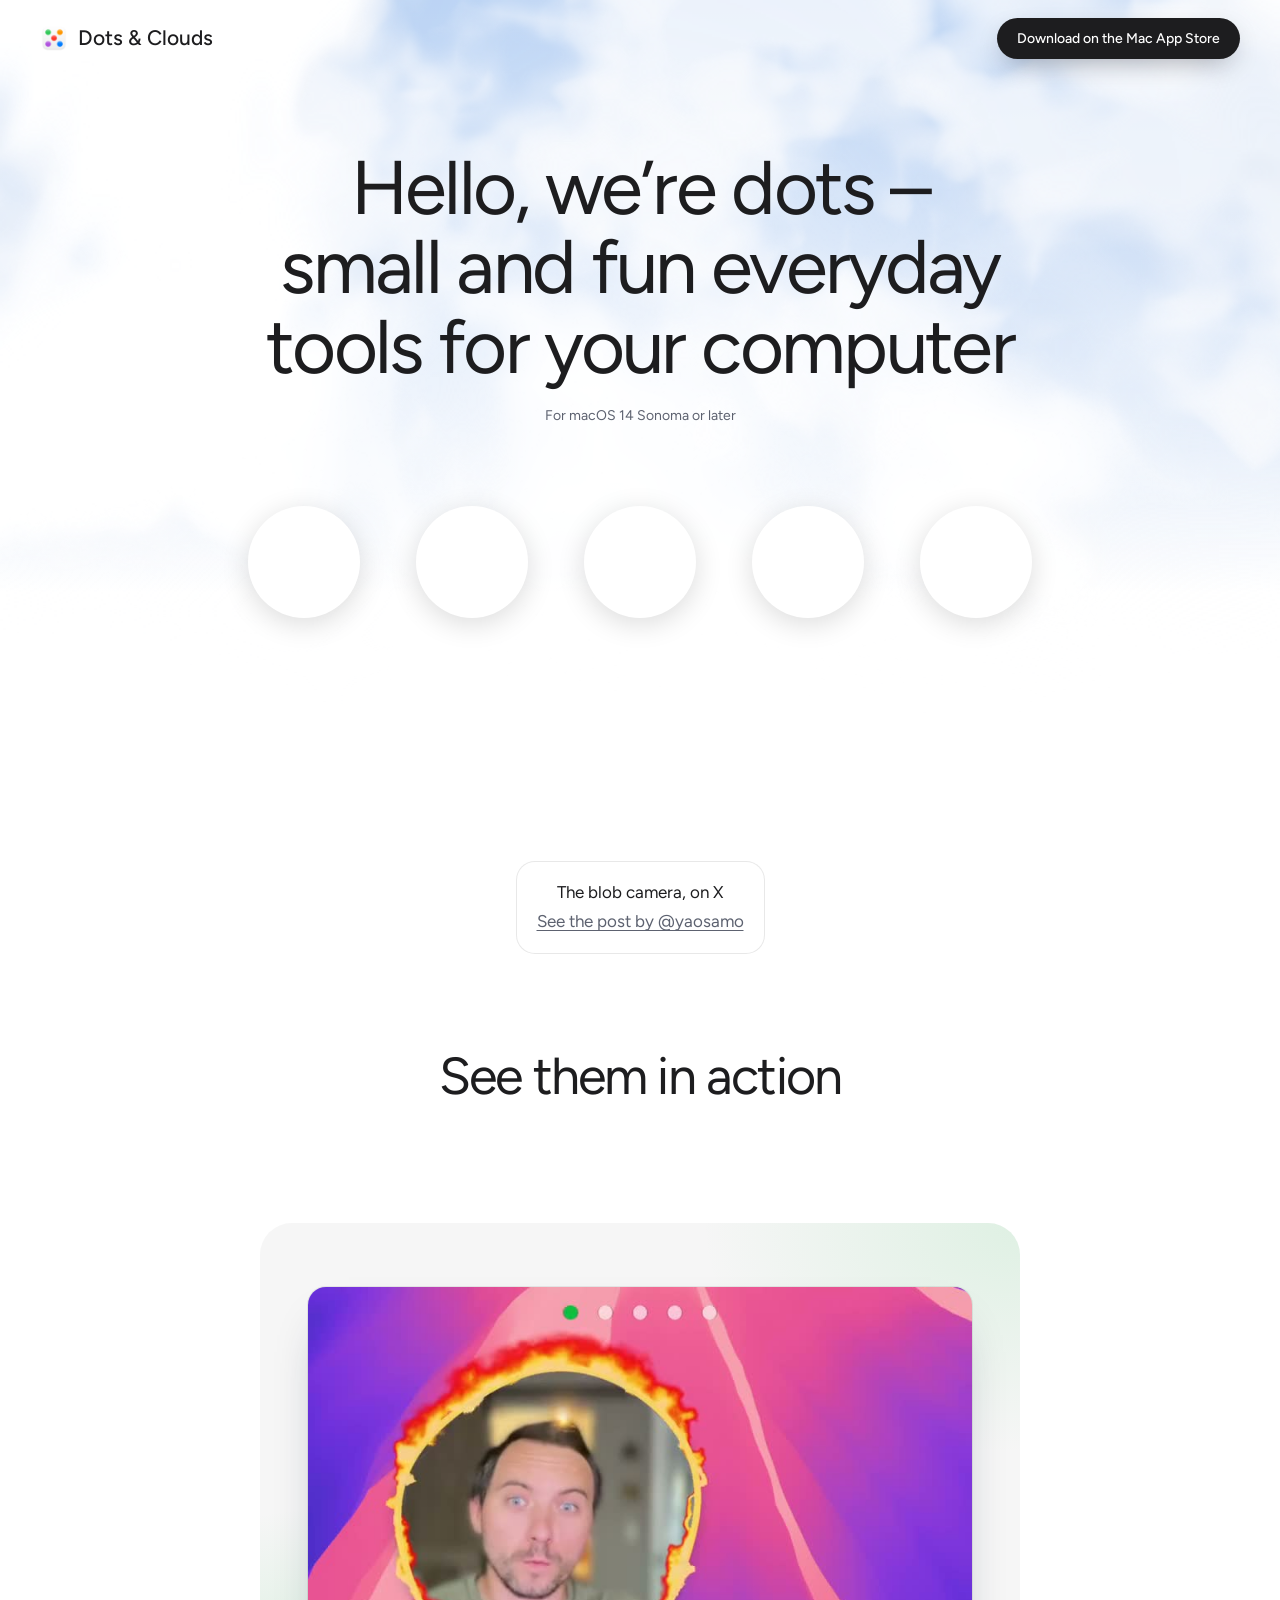
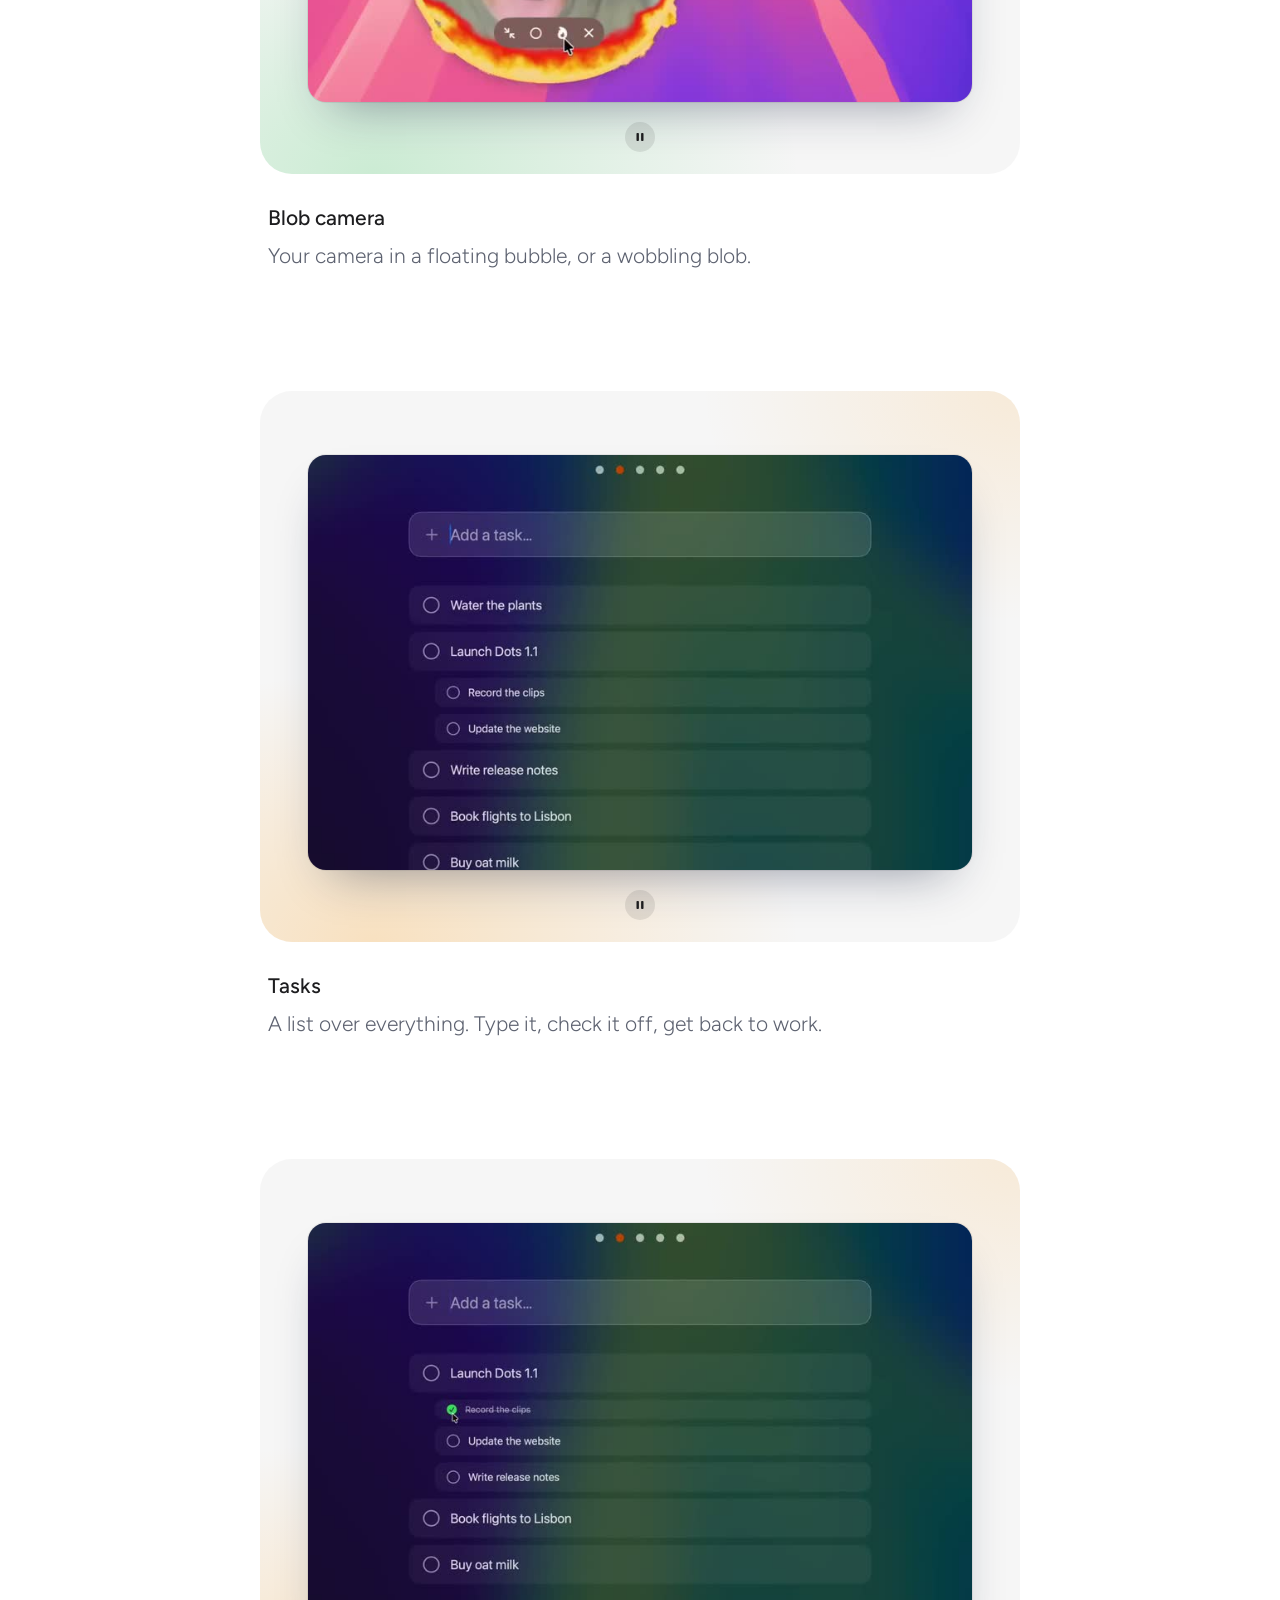
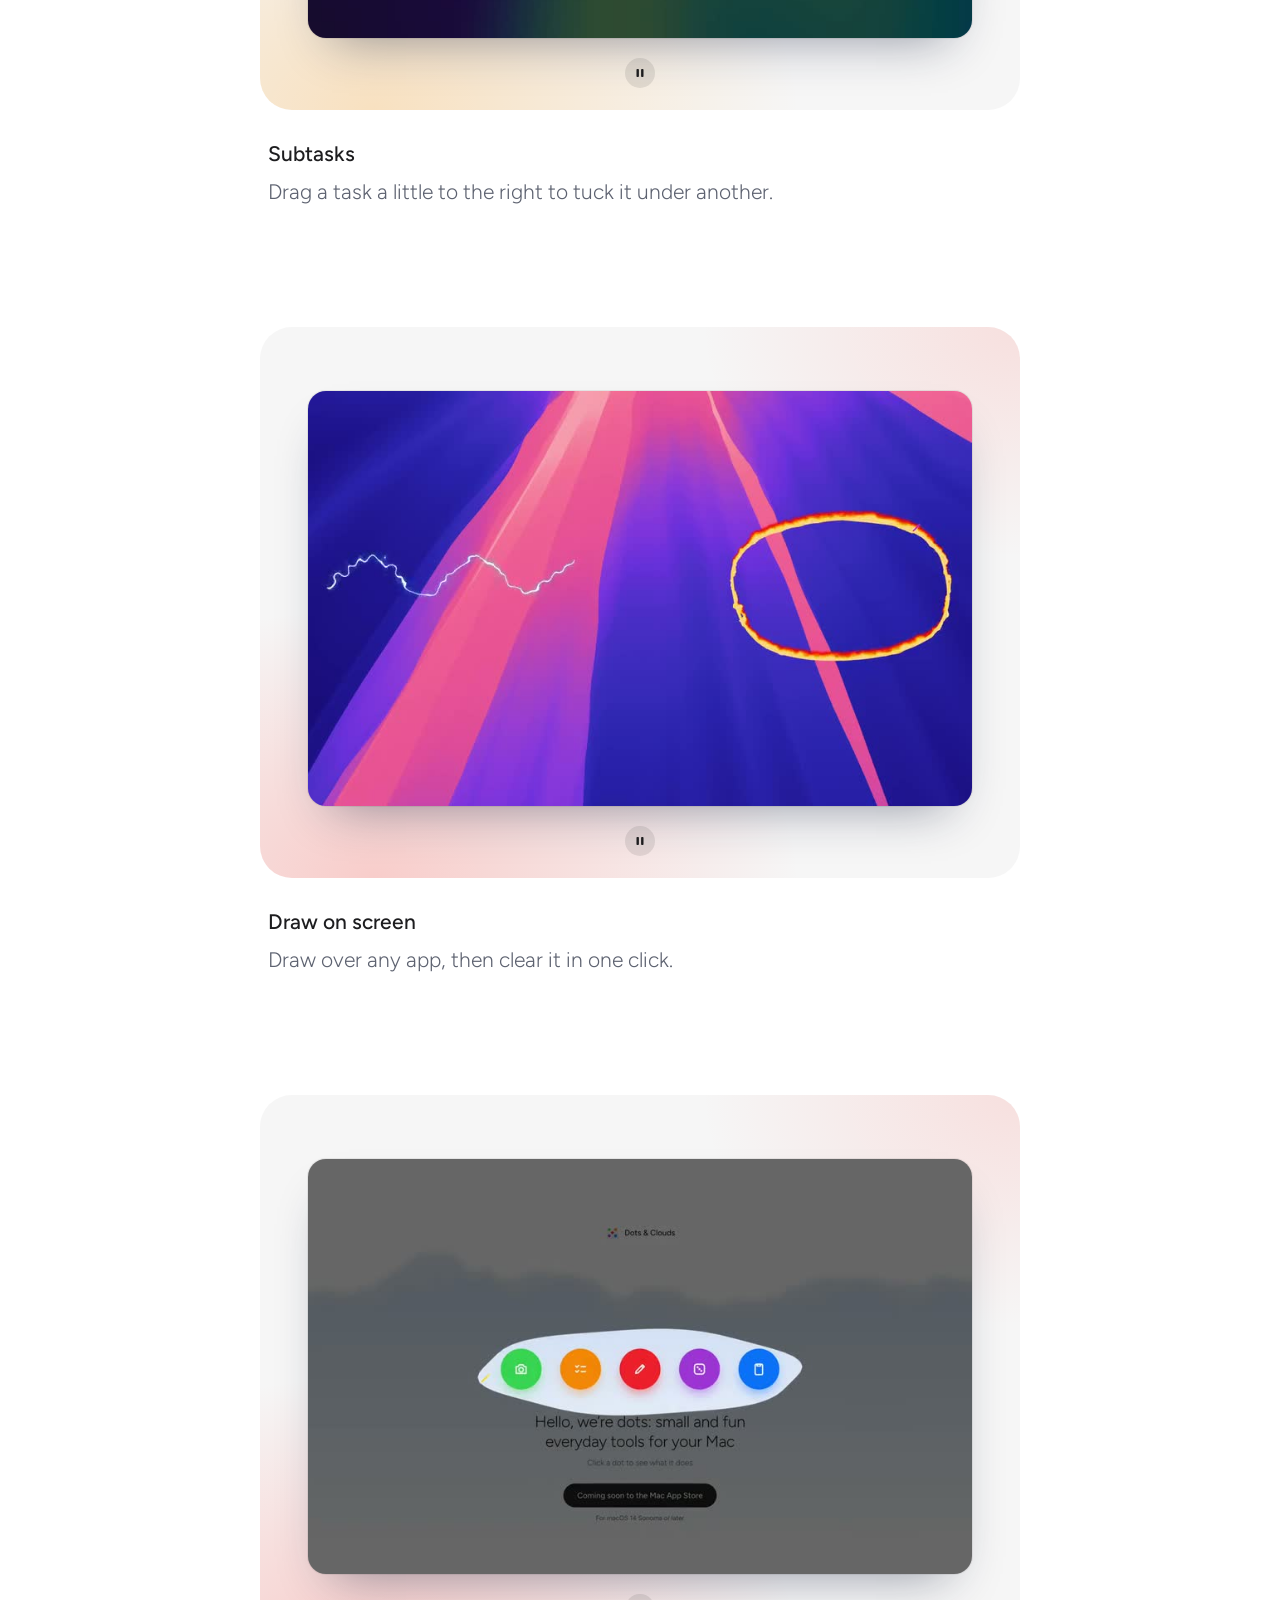
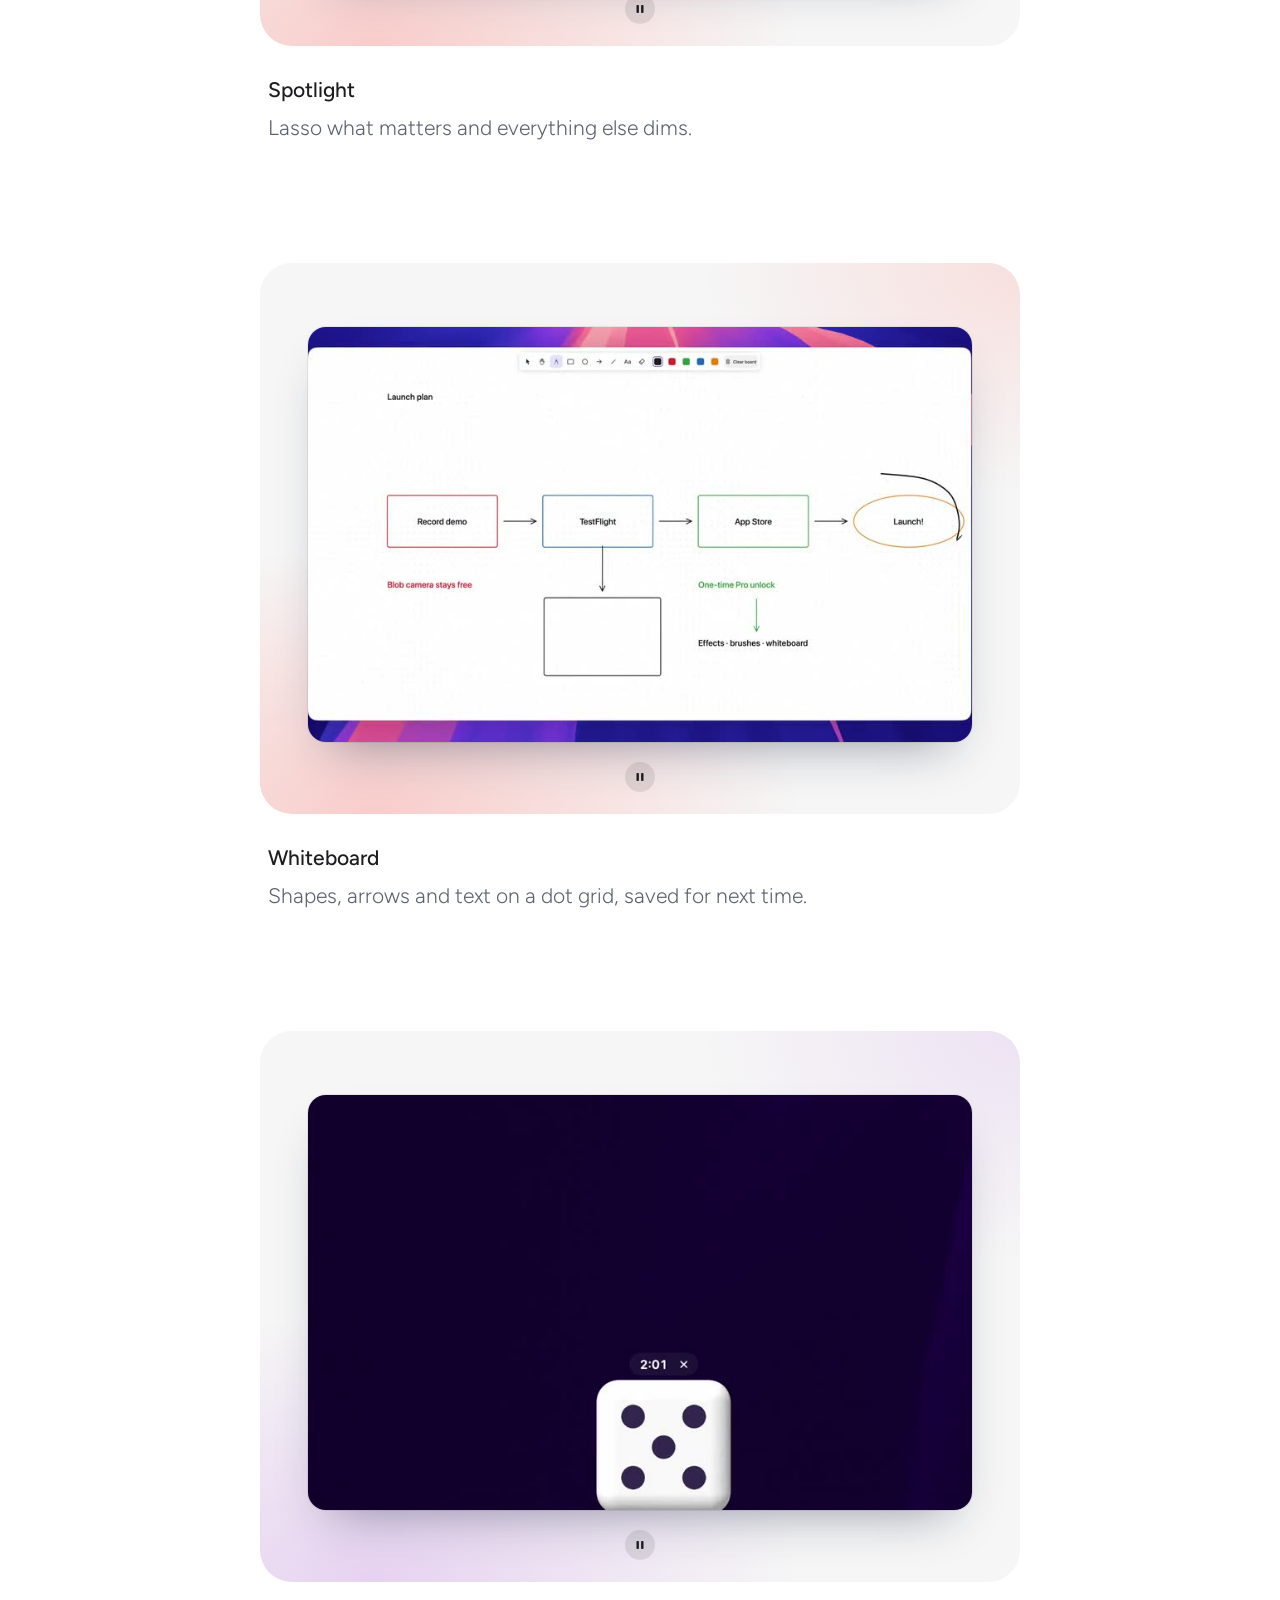
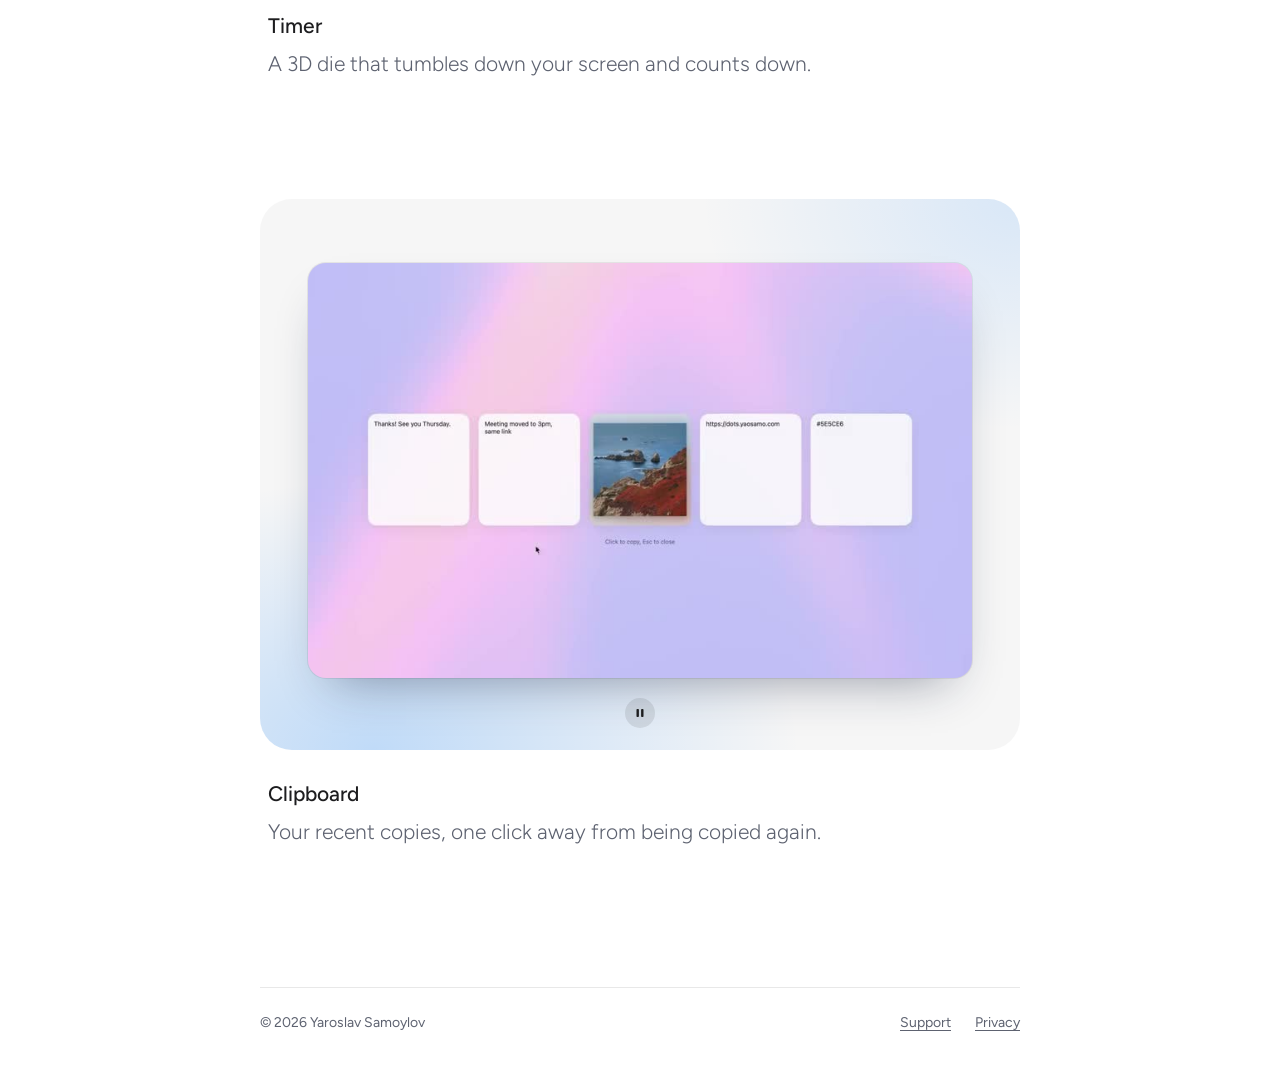
==== site/index.html @ 3fb3bfeb "Site: Vercel Web Analytics on every page Co-Authored-By: Claude Opus 5.5 (1M context) <noreply@anthr" ====
<!doctype html>
<html lang="en">
<head>
  <meta charset="utf-8">
  <meta name="viewport" content="width=device-width, initial-scale=1">
  <title>Dots &amp; Clouds</title>
  <meta name="description" content="Five small, playful tools for your Mac: a blob camera, tasks, a pen for your screen, a dice timer and clipboard history.">
  <meta property="og:title" content="Dots &amp; Clouds">
  <meta property="og:description" content="Small and fun everyday tools for your Mac.">
  <meta property="og:image" content="https://dots.yaosamo.com/icon.png">
  <link rel="icon" href="favicon.png">
  <link rel="apple-touch-icon" href="apple-touch-icon.png">
  <link rel="preconnect" href="https://fonts.googleapis.com">
  <link rel="preconnect" href="https://fonts.gstatic.com" crossorigin>
  <link href="https://fonts.googleapis.com/css2?family=Figtree:wght@300;400;500&display=swap" rel="stylesheet">
  <meta name="twitter:dnt" content="on">
  <link rel="stylesheet" href="styles.css">
  <script>window.va = window.va || function () { (window.vaq = window.vaq || []).push(arguments); };</script>
  <script defer src="/_vercel/insights/script.js"></script>
</head>
<body>
  <a class="cta" href="https://apps.apple.com/us/app/dots-clouds/id6817058883?mt=12"><span class="cta-long">Download on the </span>Mac App Store</a>
  <main>
    <section class="hero" aria-labelledby="message">
      <!-- The welcome's clouds, drawn live by clouds.js (the app's cloud shader). -->
      <canvas class="clouds-canvas" aria-hidden="true"></canvas>
      <!-- Without WebGL: the clouds rendered once, as a picture. -->
      <div class="clouds" aria-hidden="true"><img src="clouds.png" alt="" width="2400" height="840"></div>
      <header class="topbar">
        <a class="brand" href="/"><img src="icon.png" alt="" width="28" height="28">Dots &amp; Clouds</a>
      </header>


      <h1 id="message">Hello, we’re dots&nbsp;– small and fun everyday tools for your computer</h1>
      <p class="requirement">For macOS 14 Sonoma or later</p>

      <!-- As on the app's welcome: white dots floating, each one's card right above it. -->
      <ul class="dots">
        <li style="--tint: var(--camera); --i: 0">
          <button class="dot" aria-label="Blob camera" aria-describedby="tip-camera" aria-pressed="false"><img class="glyph" src="icons/camera.png" alt="" width="48" height="48"></button>
          <div class="tip" id="tip-camera" role="tooltip"><h2>Blob camera <kbd>⌃⇧1</kbd></h2><p>A floating camera bubble for calls and recordings. Resize it, reshape it, drag it anywhere.</p></div>
        </li>
        <li style="--tint: var(--tasks); --i: 1">
          <button class="dot" aria-label="Tasks" aria-describedby="tip-tasks" aria-pressed="false"><img class="glyph" src="icons/tasks.png" alt="" width="48" height="48"></button>
          <div class="tip" id="tip-tasks" role="tooltip"><h2>Tasks <kbd>⌃⇧2</kbd></h2><p>A quick list over everything, with subtasks. Jot a task, check it off, get back to work.</p></div>
        </li>
        <li style="--tint: var(--pen); --i: 2">
          <button class="dot" aria-label="Draw on screen" aria-describedby="tip-pen" aria-pressed="false"><img class="glyph" src="icons/pen.png" alt="" width="48" height="48"></button>
          <div class="tip" id="tip-pen" role="tooltip"><h2>Draw on screen <kbd>⌃⇧3</kbd></h2><p>Draw on any screen, spotlight what matters, or sketch on a whiteboard.</p></div>
        </li>
        <li style="--tint: var(--timer); --i: 3">
          <button class="dot" aria-label="Timer" aria-describedby="tip-timer" aria-pressed="false"><img class="glyph" src="icons/timer.png" alt="" width="48" height="48"></button>
          <div class="tip" id="tip-timer" role="tooltip"><h2>Timer <kbd>⌃⇧4</kbd></h2><p>A little die that tumbles to the bottom of your screen and counts down.</p></div>
        </li>
        <li style="--tint: var(--clipboard); --i: 4">
          <button class="dot" aria-label="Clipboard" aria-describedby="tip-clipboard" aria-pressed="false"><img class="glyph" src="icons/clipboard.png" alt="" width="48" height="48"></button>
          <div class="tip" id="tip-clipboard" role="tooltip"><h2>Clipboard <kbd>⌃⇧5</kbd></h2><p>Your recent copies, text or images, one click away from being copied again.</p></div>
        </li>
      </ul>

      <a class="down" href="#features-title" aria-label="See them in action">
        <!-- Drawn like the pen's electric brush (electric.js). -->
        <canvas class="electric" width="48" height="104" aria-hidden="true"></canvas>
      </a>
    </section>

    <!-- The post that started it, as X embeds it (widgets.js); do-not-track on. -->
    <section class="post" aria-label="Dots on X">
      <blockquote class="twitter-tweet" data-dnt="true" data-align="center" data-conversation="none">
        <p>The blob camera, on X</p>
        <a href="https://twitter.com/yaosamo/status/2104099908915753331">See the post by @yaosamo</a>
      </blockquote>
    </section>

    <section class="features" aria-labelledby="features-title">
      <h2 id="features-title">See them in action</h2>
      <article style="--tint: var(--camera)">
        <div class="stage-card">
          <video src="clips/camera.mp4" poster="clips/camera.jpg" muted loop playsinline preload="none" aria-label="Blob camera in Dots"></video>
          <button class="pause" type="button" aria-label="Pause Blob camera" aria-pressed="false"><svg viewBox="0 0 12 12" aria-hidden="true"><rect x="2.5" y="2" width="2.4" height="8" rx="0.8"/><rect x="7.1" y="2" width="2.4" height="8" rx="0.8"/></svg></button>
        </div>
        <h3>Blob camera</h3>
        <p>Your camera in a floating bubble, or a wobbling blob.</p>
      </article>
      <article style="--tint: var(--tasks)">
        <div class="stage-card">
          <video src="clips/tasks.mp4" poster="clips/tasks.jpg" muted loop playsinline preload="none" aria-label="Tasks in Dots"></video>
          <button class="pause" type="button" aria-label="Pause Tasks" aria-pressed="false"><svg viewBox="0 0 12 12" aria-hidden="true"><rect x="2.5" y="2" width="2.4" height="8" rx="0.8"/><rect x="7.1" y="2" width="2.4" height="8" rx="0.8"/></svg></button>
        </div>
        <h3>Tasks</h3>
        <p>A list over everything. Type it, check it off, get back to work.</p>
      </article>
      <article style="--tint: var(--tasks)">
        <div class="stage-card">
          <video src="clips/subtasks.mp4" poster="clips/subtasks.jpg" muted loop playsinline preload="none" aria-label="Subtasks in Dots"></video>
          <button class="pause" type="button" aria-label="Pause Subtasks" aria-pressed="false"><svg viewBox="0 0 12 12" aria-hidden="true"><rect x="2.5" y="2" width="2.4" height="8" rx="0.8"/><rect x="7.1" y="2" width="2.4" height="8" rx="0.8"/></svg></button>
        </div>
        <h3>Subtasks</h3>
        <p>Drag a task a little to the right to tuck it under another.</p>
      </article>
      <article style="--tint: var(--pen)">
        <div class="stage-card">
          <video src="clips/pen.mp4" poster="clips/pen.jpg" muted loop playsinline preload="none" aria-label="Draw on screen in Dots"></video>
          <button class="pause" type="button" aria-label="Pause Draw on screen" aria-pressed="false"><svg viewBox="0 0 12 12" aria-hidden="true"><rect x="2.5" y="2" width="2.4" height="8" rx="0.8"/><rect x="7.1" y="2" width="2.4" height="8" rx="0.8"/></svg></button>
        </div>
        <h3>Draw on screen</h3>
        <p>Draw over any app, then clear it in one click.</p>
      </article>
      <article style="--tint: var(--pen)">
        <div class="stage-card">
          <video src="clips/spotlight.mp4" poster="clips/spotlight.jpg" muted loop playsinline preload="none" aria-label="Spotlight in Dots"></video>
          <button class="pause" type="button" aria-label="Pause Spotlight" aria-pressed="false"><svg viewBox="0 0 12 12" aria-hidden="true"><rect x="2.5" y="2" width="2.4" height="8" rx="0.8"/><rect x="7.1" y="2" width="2.4" height="8" rx="0.8"/></svg></button>
        </div>
        <h3>Spotlight</h3>
        <p>Lasso what matters and everything else dims.</p>
      </article>
      <article style="--tint: var(--pen)">
        <div class="stage-card">
          <video src="clips/whiteboard.mp4" poster="clips/whiteboard.jpg" muted loop playsinline preload="none" aria-label="Whiteboard in Dots"></video>
          <button class="pause" type="button" aria-label="Pause Whiteboard" aria-pressed="false"><svg viewBox="0 0 12 12" aria-hidden="true"><rect x="2.5" y="2" width="2.4" height="8" rx="0.8"/><rect x="7.1" y="2" width="2.4" height="8" rx="0.8"/></svg></button>
        </div>
        <h3>Whiteboard</h3>
        <p>Shapes, arrows and text on a dot grid, saved for next time.</p>
      </article>
      <article style="--tint: var(--timer)">
        <div class="stage-card">
          <video src="clips/timer.mp4" poster="clips/timer.jpg" muted loop playsinline preload="none" aria-label="Timer in Dots"></video>
          <button class="pause" type="button" aria-label="Pause Timer" aria-pressed="false"><svg viewBox="0 0 12 12" aria-hidden="true"><rect x="2.5" y="2" width="2.4" height="8" rx="0.8"/><rect x="7.1" y="2" width="2.4" height="8" rx="0.8"/></svg></button>
        </div>
        <h3>Timer</h3>
        <p>A 3D die that tumbles down your screen and counts down.</p>
      </article>
      <article style="--tint: var(--clipboard)">
        <div class="stage-card">
          <video src="clips/clipboard.mp4" poster="clips/clipboard.jpg" muted loop playsinline preload="none" aria-label="Clipboard in Dots"></video>
          <button class="pause" type="button" aria-label="Pause Clipboard" aria-pressed="false"><svg viewBox="0 0 12 12" aria-hidden="true"><rect x="2.5" y="2" width="2.4" height="8" rx="0.8"/><rect x="7.1" y="2" width="2.4" height="8" rx="0.8"/></svg></button>
        </div>
        <h3>Clipboard</h3>
        <p>Your recent copies, one click away from being copied again.</p>
      </article>
    </section>

  </main>

  <footer>
    <span>© 2026 Yaroslav Samoylov</span>
    <span class="spacer"></span>
    <a href="/support">Support</a>
    <a href="/privacy">Privacy</a>
  </footer>

  <script>
    // The App Store page: set it once Dots is live, and the button turns into a download link.
    const APP_STORE_URL = "https://apps.apple.com/us/app/dots-clouds/id6817058883?mt=12";
    document.querySelectorAll(".cta").forEach((button) => {
      if (!APP_STORE_URL) return;
      button.href = APP_STORE_URL;
      button.removeAttribute("aria-disabled");
      button.innerHTML = '<span class="cta-long">Download on the </span>Mac App Store';
    });
    // Clips play while on screen (not for reduced motion); each card's button pauses its own.
    const calm = matchMedia("(prefers-reduced-motion: reduce)").matches;
    const cards = [...document.querySelectorAll(".features article")];
    const sync = (card) => {
      const clip = card.querySelector("video");
      const paused = card.dataset.paused === "true" || calm;
      if (card.dataset.visible === "true" && !paused) { clip.play().catch(() => {}); } else { clip.pause(); }
    };
    cards.forEach((card) => {
      const button = card.querySelector(".pause");
      if (calm) card.dataset.paused = "true";
      button.setAttribute("aria-pressed", String(card.dataset.paused === "true"));
      button.addEventListener("click", () => {
        card.dataset.paused = String(card.dataset.paused !== "true");
        button.setAttribute("aria-pressed", card.dataset.paused);
        sync(card);
      });
    });
    const watcher = new IntersectionObserver((entries) => {
      entries.forEach(({ target, isIntersecting }) => {
        const card = target.closest("article");
        card.dataset.visible = String(isIntersecting);
        sync(card);
      });
    }, { threshold: 0.4 });
    cards.forEach((card) => watcher.observe(card.querySelector("video")));

    // Hovering or focusing a dot shows its card above it; a click (or tap) keeps it up.
    const dots = document.querySelectorAll(".dot");
    dots.forEach((dot) => {
      dot.addEventListener("click", () => {
        const isOpen = dot.getAttribute("aria-pressed") === "true";
        dots.forEach((other) => other.setAttribute("aria-pressed", "false"));
        dot.setAttribute("aria-pressed", String(!isOpen));
      });
    });
    document.addEventListener("keydown", (event) => {
      if (event.key === "Escape") dots.forEach((dot) => dot.setAttribute("aria-pressed", "false"));
    });
  </script>
  <script src="clouds.js" defer></script>
  <script src="electric.js" defer></script>
  <script src="https://platform.twitter.com/widgets.js" async charset="utf-8"></script>
</body>
</html>
---- site/styles.css ----
:root {
  --sky: #c9dcf6;
  --ink: #1d1d1f;
  --ink-soft: #5d6270;
  --page: #ffffff;
  --camera: #34c759;
  --tasks: #ff9500;
  --pen: #ff3b30;
  --timer: #af52de;
  --clipboard: #007aff;
  --focus: #007aff;
  --page-below: var(--page);

  --step--1: 0.875rem;
  --step-0: 1.0625rem;
  --step-1: 1.3125rem;
  --step-2: clamp(1.5rem, 1.1rem + 1.6vw, 2.125rem);

  font-family: "Figtree", system-ui, -apple-system, sans-serif;
  color: var(--ink);
  background: var(--page);
  -webkit-font-smoothing: antialiased;
}

@media (prefers-color-scheme: dark) {
  :root:not([data-theme="light"]) {
    --sky: #0e1524;
    --ink: #f2f3f7;
    --ink-soft: #a3a9b8;
    --page: #0a0f1a;
    --focus: #5aa9ff;
  }
}
:root[data-theme="dark"] {
  --sky: #0e1524;
  --ink: #f2f3f7;
  --ink-soft: #a3a9b8;
  --page: #0a0f1a;
  --focus: #5aa9ff;
}

* { box-sizing: border-box; }
body { margin: 0; background: var(--page); line-height: 1.5; font-size: var(--step-0); }
a { color: inherit; text-underline-offset: 0.2em; text-decoration-thickness: 1px; }
a:hover { text-decoration-thickness: 2px; }
:focus-visible { outline: 2px solid var(--focus); outline-offset: 3px; border-radius: 6px; }

/* The top: sky and clouds full width, the bar over them, the floating dots, the welcome's words. */
/* Always light, like the app's welcome: dark text and white dots on the sky, in either mode. */
.hero {
  position: relative;
  overflow: hidden;
  padding: 0 16px 56px;
  text-align: center;
  color-scheme: light;
  --sky: #c9dcf6;
  --ink: #1d1d1f;
  --ink-soft: #5d6270;
  --page: #ffffff;
  color: var(--ink);
  /* Blue enough for white clouds to read; white under the words, then into the page's colour. */
  background: linear-gradient(#9fc2f0 0%, #c9dcf6 34%, #fff 72%, #fff 86%, var(--page-below) 100%);
}
.hero > :not(.clouds, .clouds-canvas) { position: relative; z-index: 1; }
.clouds-canvas { position: absolute; inset: 0; width: 100%; height: 100%; pointer-events: none; -webkit-mask: linear-gradient(#000 72%, transparent 88%); mask: linear-gradient(#000 72%, transparent 88%); }
.hero.has-clouds .clouds { display: none; }
.clouds {
  position: absolute;
  inset: -14% -10% auto;
  height: 62%;
  pointer-events: none;
  animation: descend 1.6s cubic-bezier(0.2, 0.7, 0.2, 1) both;
}
/* Only transforms and opacity animate, so the browser just moves the picture. */
.clouds img {
  width: 100%;
  height: 100%;
  object-fit: cover;
  object-position: center top;
  animation: drift 60s linear infinite alternate;
  will-change: transform;
}
@keyframes descend { from { transform: translateY(-45%); opacity: 0; } }
@keyframes drift { to { transform: translateX(-4%); } }

.topbar { z-index: 20 !important; width: min(100%, 1200px); margin: 0 auto; padding: 22px 0; display: flex; align-items: center; justify-content: space-between; gap: 16px; text-align: left; }
.brand { display: flex; align-items: center; gap: 10px; font-weight: 500; font-size: var(--step-1); text-decoration: none; margin: 0; }
.brand img { width: 28px; height: 28px; }
.cta { padding: 10px 20px; border-radius: 999px; background: var(--ink); color: var(--page); font-weight: 500; font-size: var(--step--1); text-decoration: none; white-space: nowrap; }
.cta[aria-disabled="true"] { cursor: default; }

/* Headline and section titles: one style, the headline just bigger. */
.hero h1, .features h2 {
  font-weight: 400;
  letter-spacing: -0.035em;
  line-height: 1.05;
  text-wrap: balance;
  margin: 0 auto;
}
.hero h1 { font-size: clamp(2.5rem, 1.4rem + 4.4vw, 4.75rem); max-width: 18ch; margin-top: clamp(32px, 6vw, 72px); animation: appear 0.6s ease-out both 0.2s; }
.features h2 { font-size: clamp(2rem, 1.3rem + 2.6vw, 3.25rem); text-align: center; }
.requirement { margin: 18px 0 0; color: var(--ink-soft); font-size: var(--step--1); animation: appear 0.6s ease-out both 0.4s; }
@keyframes appear { from { opacity: 0; transform: translateY(10px); } }

kbd {
  font: 500 0.8125rem/1 "Figtree", system-ui, sans-serif;
  color: var(--ink-soft);
  border: 1px solid color-mix(in srgb, var(--ink) 18%, transparent);
  border-radius: 999px;
  padding: 4px 8px;
  white-space: nowrap;
}

/* White dots, bigger, bobbing gently each on its own beat (the app: 4pt at 1.7 rad/s, 1.3 rad apart). */
.dots { list-style: none; display: flex; justify-content: center; gap: clamp(16px, 4.5vw, 56px); margin: clamp(48px, 7vw, 80px) 0 0; padding: 0; }
.dots li { position: relative; animation: bob 1.85s ease-in-out infinite alternate; animation-delay: calc(var(--i) * -0.76s); }
@keyframes bob { from { transform: translateY(-4px); } to { transform: translateY(4px); } }
.dot {
  --size: clamp(56px, 11vw, 112px);
  width: var(--size);
  height: var(--size);
  border-radius: 50%;
  border: 0;
  background: #fff;
  color: var(--tint);
  display: grid;
  place-items: center;
  cursor: pointer;
  box-shadow: 0 6px 28px rgb(0 0 0 / 0.14);
  transition: transform 0.35s cubic-bezier(0.3, 1.6, 0.5, 1), box-shadow 0.3s ease, background-color 0.25s ease;
  /* Backwards only: once in, the entrance lets go of the transform, so hovering can ease it. */
  animation: emerge 0.9s ease-out backwards;
  animation-delay: calc(0.8s + var(--i) * 0.3s);
}
/* The app's SF Symbol for the tool jumps in on hover, from the dot's lower right, like in the bar. */
.dot .glyph { width: 42%; height: 42%; object-fit: contain; opacity: 0; transform: translate(20%, 20%) scale(0.4); transition: opacity 0.2s ease, transform 0.4s cubic-bezier(0.3, 1.6, 0.5, 1), filter 0.25s ease; }
.dot:hover, .dot:focus-visible, .dot[aria-pressed="true"] { transform: scale(1.12); box-shadow: 0 10px 34px rgb(0 0 0 / 0.18); }
.dot:hover .glyph, .dot:focus-visible .glyph, .dot[aria-pressed="true"] .glyph { opacity: 1; transform: none; }
/* Clicked: the tool's colour with a white symbol, like a dot that's on in the app's bar. */
.dot[aria-pressed="true"] { background: var(--tint); box-shadow: 0 10px 30px -6px color-mix(in srgb, var(--tint) 70%, transparent); }
.dot[aria-pressed="true"] .glyph { filter: brightness(0) invert(1); }
@keyframes emerge { from { opacity: 0; transform: scale(0.8); filter: blur(18px); } }

.down { display: block; width: 48px; margin: clamp(28px, 4vw, 44px) auto 0; animation: appear 0.6s ease-out both 2.4s; }
.electric { display: block; width: 48px; height: 104px; }

/* Each dot's card, right above it. */
.tip {
  z-index: 2;
  position: absolute;
  left: 50%;
  bottom: calc(100% + 20px);
  width: min(300px, 80vw);
  translate: -50% 6px;
  text-align: left;
  background: var(--page);
  border-radius: 18px;
  padding: 14px 16px;
  box-shadow: 0 18px 40px -18px rgb(20 30 60 / 0.35), 0 0 0 1px rgb(20 30 60 / 0.06);
  opacity: 0;
  visibility: hidden;
  pointer-events: none;
  transition: opacity 0.18s ease, translate 0.25s cubic-bezier(0.2, 0.8, 0.2, 1), visibility 0.18s;
}
.tip h2 { font-size: var(--step-0); font-weight: 500; margin: 0 0 4px; display: flex; justify-content: space-between; gap: 12px; align-items: baseline; }
.tip p { margin: 0; color: var(--ink-soft); font-size: var(--step--1); line-height: 1.45; }
.dots li:has(.dot:hover) .tip, .dots li:has(.dot:focus-visible) .tip, .dots li:has(.dot[aria-pressed="true"]) .tip { opacity: 1; visibility: visible; translate: -50% 0; }


/* The store button stays in the top right corner, over the page, as you scroll. It sits right in
   <body>: inside the header, iOS Safari didn't keep it pinned. */
.cta {
  position: fixed;
  top: 18px;
  right: max(16px, calc((100vw - 1200px) / 2));
  z-index: 30;
  box-shadow: 0 10px 28px -10px rgb(10 15 30 / 0.45);
}
a.cta[href]:hover { transform: scale(1.03); }
.cta { transition: transform 0.2s ease; }

/* The post on X, right under the welcome; until X's script turns it into the post, a plain link. */
.post { width: min(100% - 32px, 560px); margin: 40px auto 0; display: flex; justify-content: center; }
.post .twitter-tweet { margin: 0 !important; }
.post blockquote { margin: 0; padding: 18px 20px; border-radius: 18px; text-align: center; color: var(--ink-soft);
  box-shadow: 0 0 0 1px color-mix(in srgb, var(--ink) 10%, transparent); }
.post blockquote p { margin: 0 0 4px; color: var(--ink); }

/* Below the welcome: one feature after another, down a single column. */
.features { width: min(100% - 32px, 760px); margin: 96px auto 0; display: grid; gap: 120px; }
.features article { display: grid; gap: 6px; }
.stage-card {
  position: relative;
  border-radius: 32px;
  padding: 64px 48px 72px;
  background:
    radial-gradient(80% 70% at 15% 100%, color-mix(in srgb, var(--tint) 22%, transparent), transparent 70%),
    radial-gradient(60% 60% at 100% 0%, color-mix(in srgb, var(--tint) 12%, transparent), transparent 70%),
    color-mix(in srgb, var(--ink) 4%, var(--page));
  margin-bottom: 22px;
}
.stage-card video {
  display: block;
  width: 100%;
  aspect-ratio: 16 / 10;
  object-fit: cover;
  border-radius: 18px;
  background: color-mix(in srgb, var(--tint) 18%, var(--page));
  box-shadow: 0 24px 48px -24px rgb(20 30 60 / 0.45), 0 0 0 1px color-mix(in srgb, var(--ink) 8%, transparent);
}
.pause {
  position: absolute;
  left: 50%;
  bottom: 22px;
  translate: -50% 0;
  width: 30px;
  height: 30px;
  border-radius: 50%;
  border: 0;
  display: grid;
  place-items: center;
  cursor: pointer;
  color: var(--ink);
  background: color-mix(in srgb, var(--ink) 10%, transparent);
}
.pause svg { width: 12px; height: 12px; fill: currentColor; }
.pause[aria-pressed="true"] svg { display: none; }
.pause[aria-pressed="true"]::after { content: ""; margin-left: 2px; border-left: 9px solid currentColor; border-block: 6px solid transparent; }
.features h3 { margin: 0; padding: 0 8px; font-size: var(--step-1); font-weight: 500; display: flex; align-items: center; gap: 10px; }
.features p { margin: 0; padding: 0 8px; color: var(--ink-soft); font-size: var(--step-1); font-weight: 300; }
@media (max-width: 520px) {
  .features { gap: 80px; }
  .stage-card { padding: 56px 14px 60px; border-radius: 24px; }
}


footer { width: min(100% - 32px, 760px); margin: 140px auto 0; padding: 24px 0 48px; display: flex; flex-wrap: wrap; gap: 8px 24px; color: var(--ink-soft); font-size: var(--step--1); border-top: 1px solid color-mix(in srgb, var(--ink) 10%, transparent); }
footer .spacer { flex: 1; }

/* Privacy and Support: one readable column. */
.page { width: min(100% - 32px, 640px); margin: 0 auto; padding: 56px 0 0; }
.page .brand { margin-bottom: 48px; text-decoration: none; }
.page h1 { font-weight: 300; font-size: var(--step-2); line-height: 1.2; margin: 0 0 8px; }
.page h2 { font-size: var(--step-1); font-weight: 500; margin: 40px 0 8px; }
.page p, .page li { max-width: 64ch; }
.page .updated { color: var(--ink-soft); margin: 0 0 32px; }
.page footer { width: 100%; }

@media (prefers-color-scheme: dark) {
  :root:not([data-theme="light"]) .clouds { opacity: 0.5; }
}
:root[data-theme="dark"] .clouds { opacity: 0.5; }

@media (prefers-reduced-motion: reduce) {
  *, *::before, *::after { animation: none !important; transition: none !important; }
}
@media (max-width: 520px) {
  .cta { padding: 8px 14px; }
  .cta-long { display: none; }
  .dots li:first-child .tip { left: 0; translate: 0 6px; }
  .dots li:last-child .tip { left: auto; right: 0; translate: 0 6px; }
  .dots li:is(:first-child, :last-child):has(.dot:hover, .dot[aria-pressed="true"]) .tip { translate: 0 0; }
}
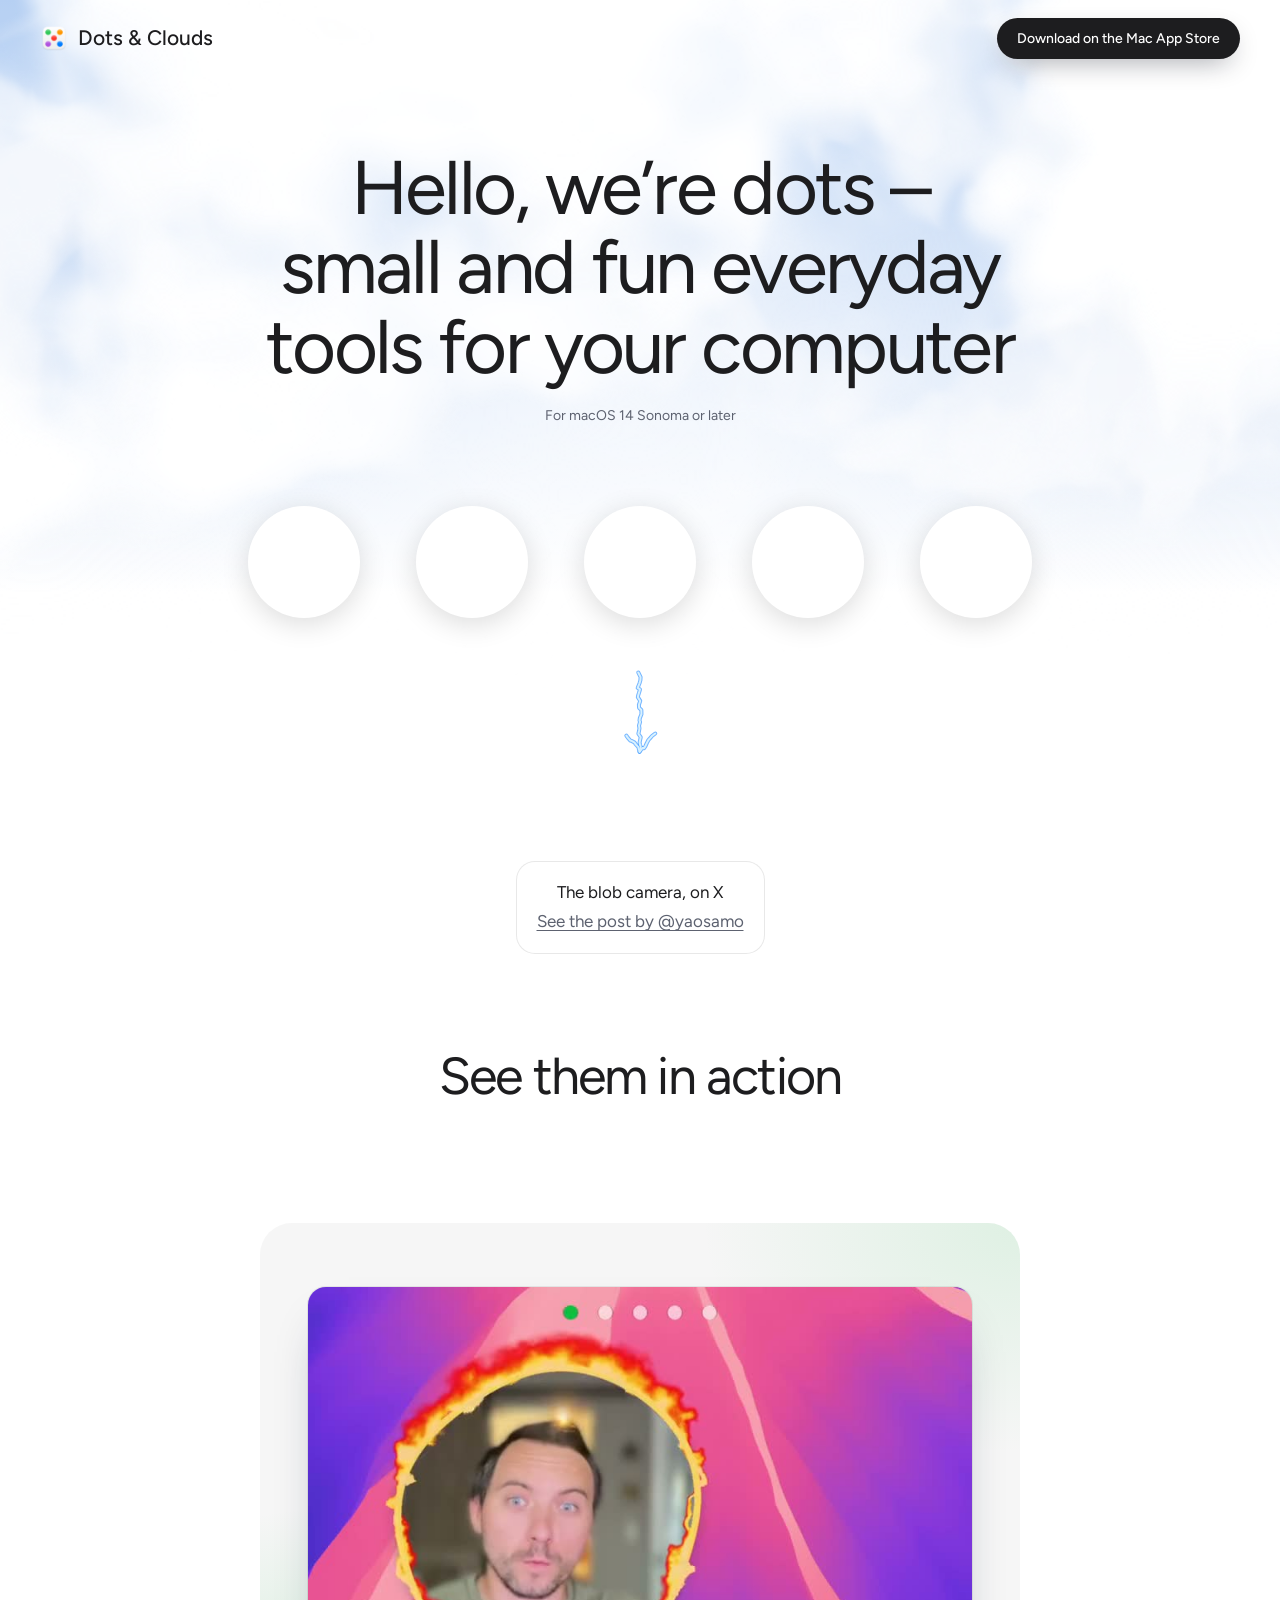
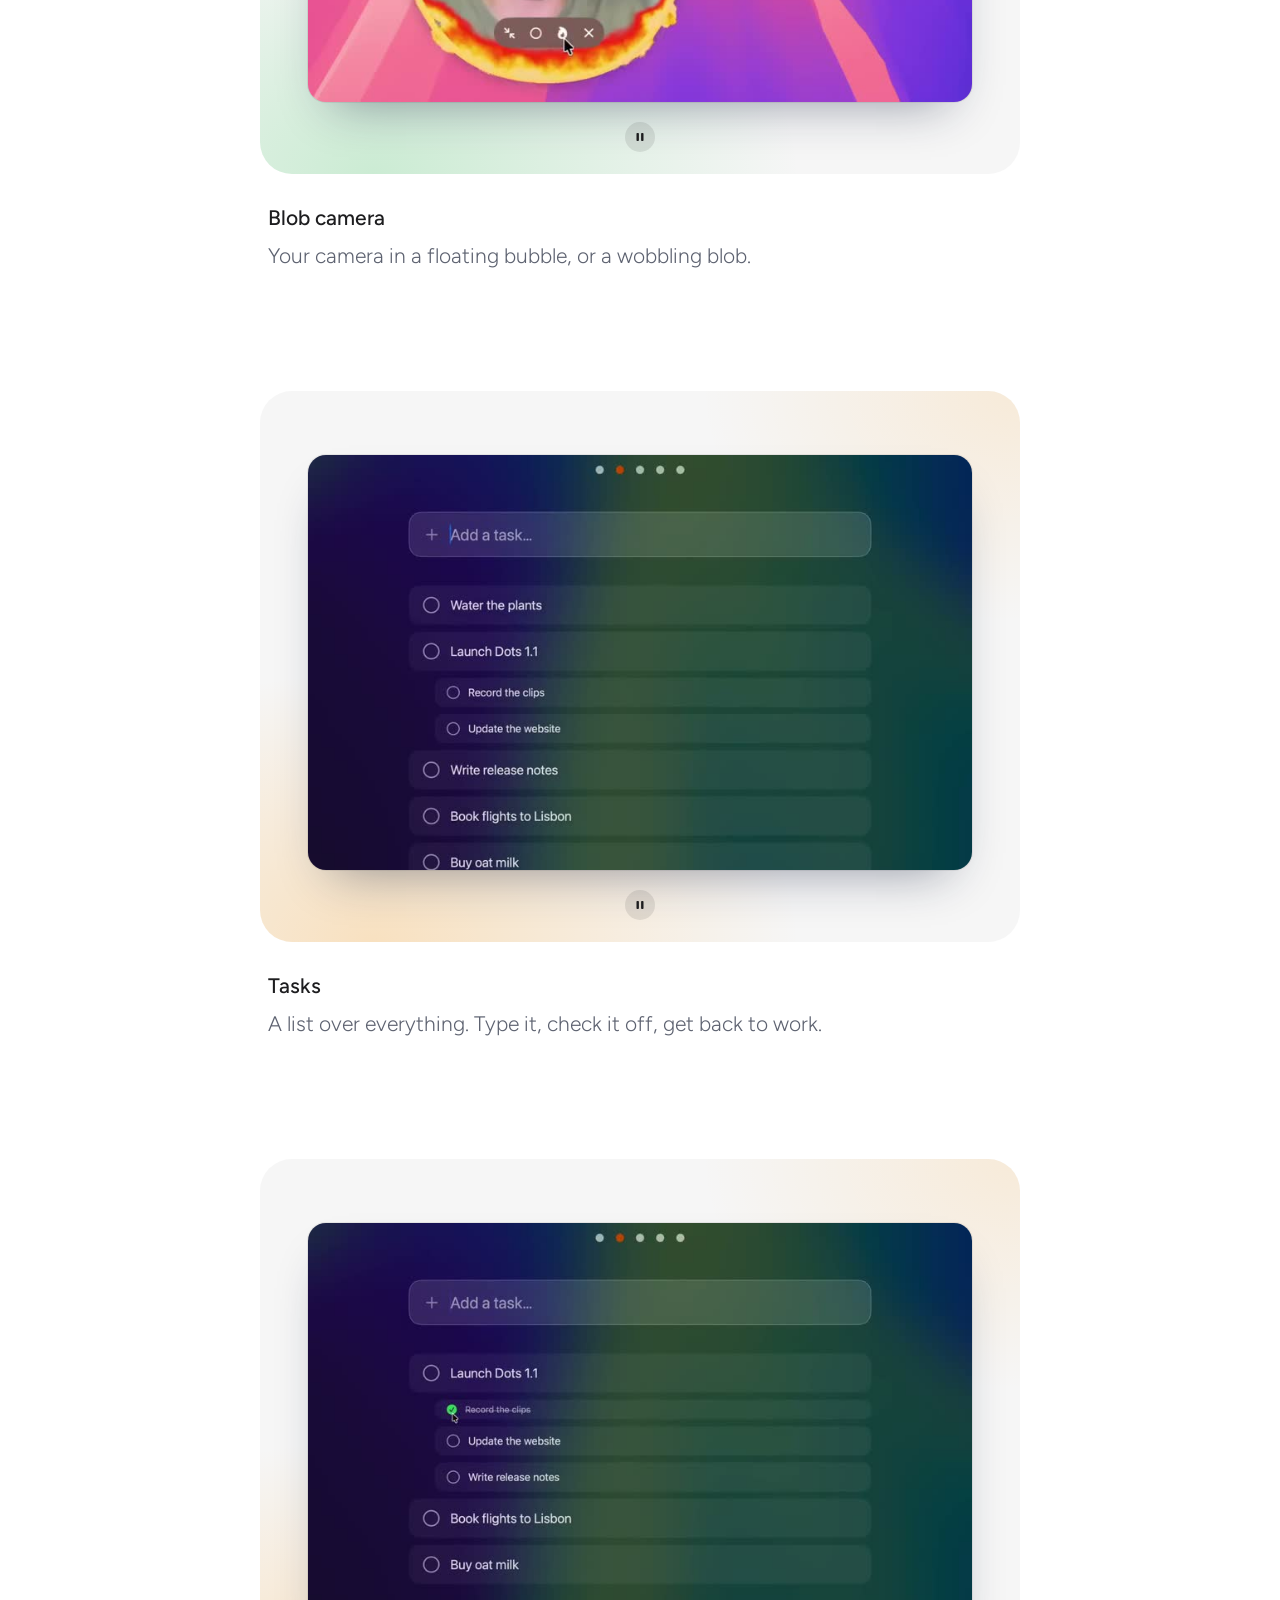
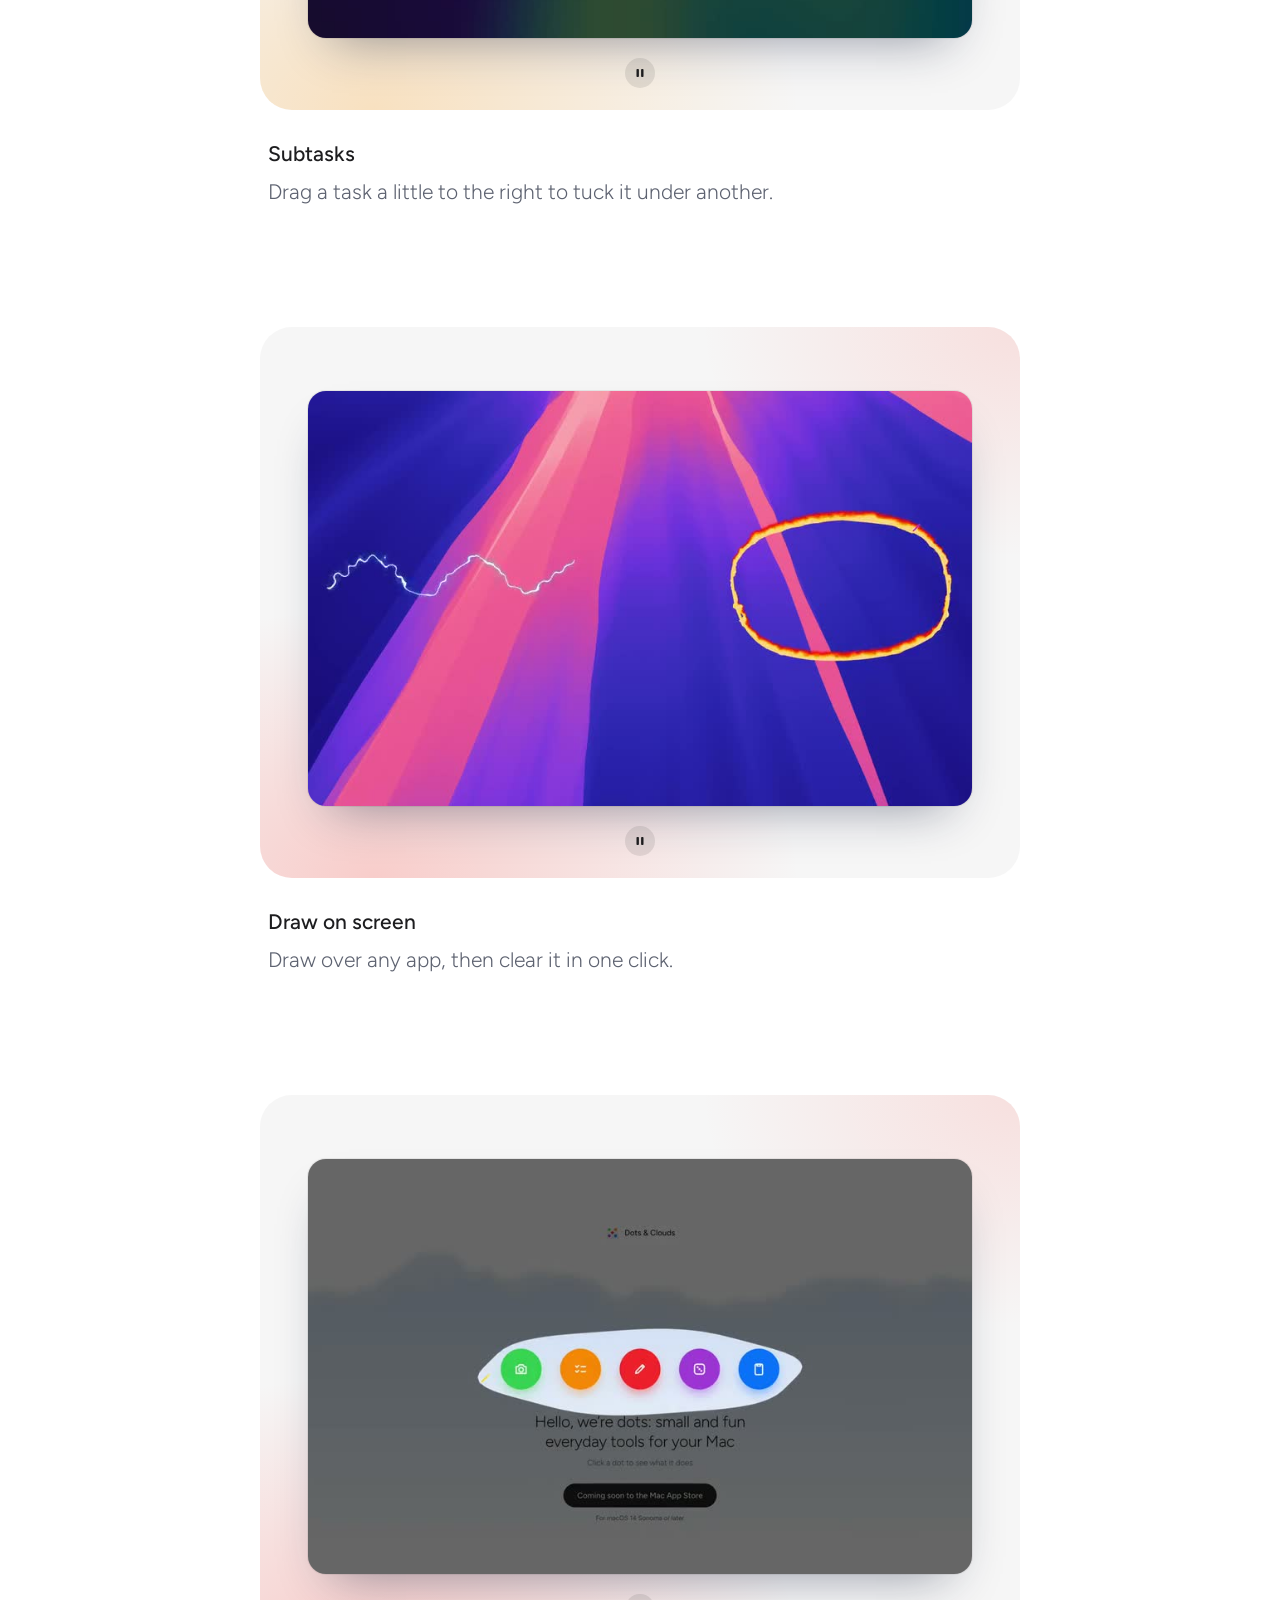
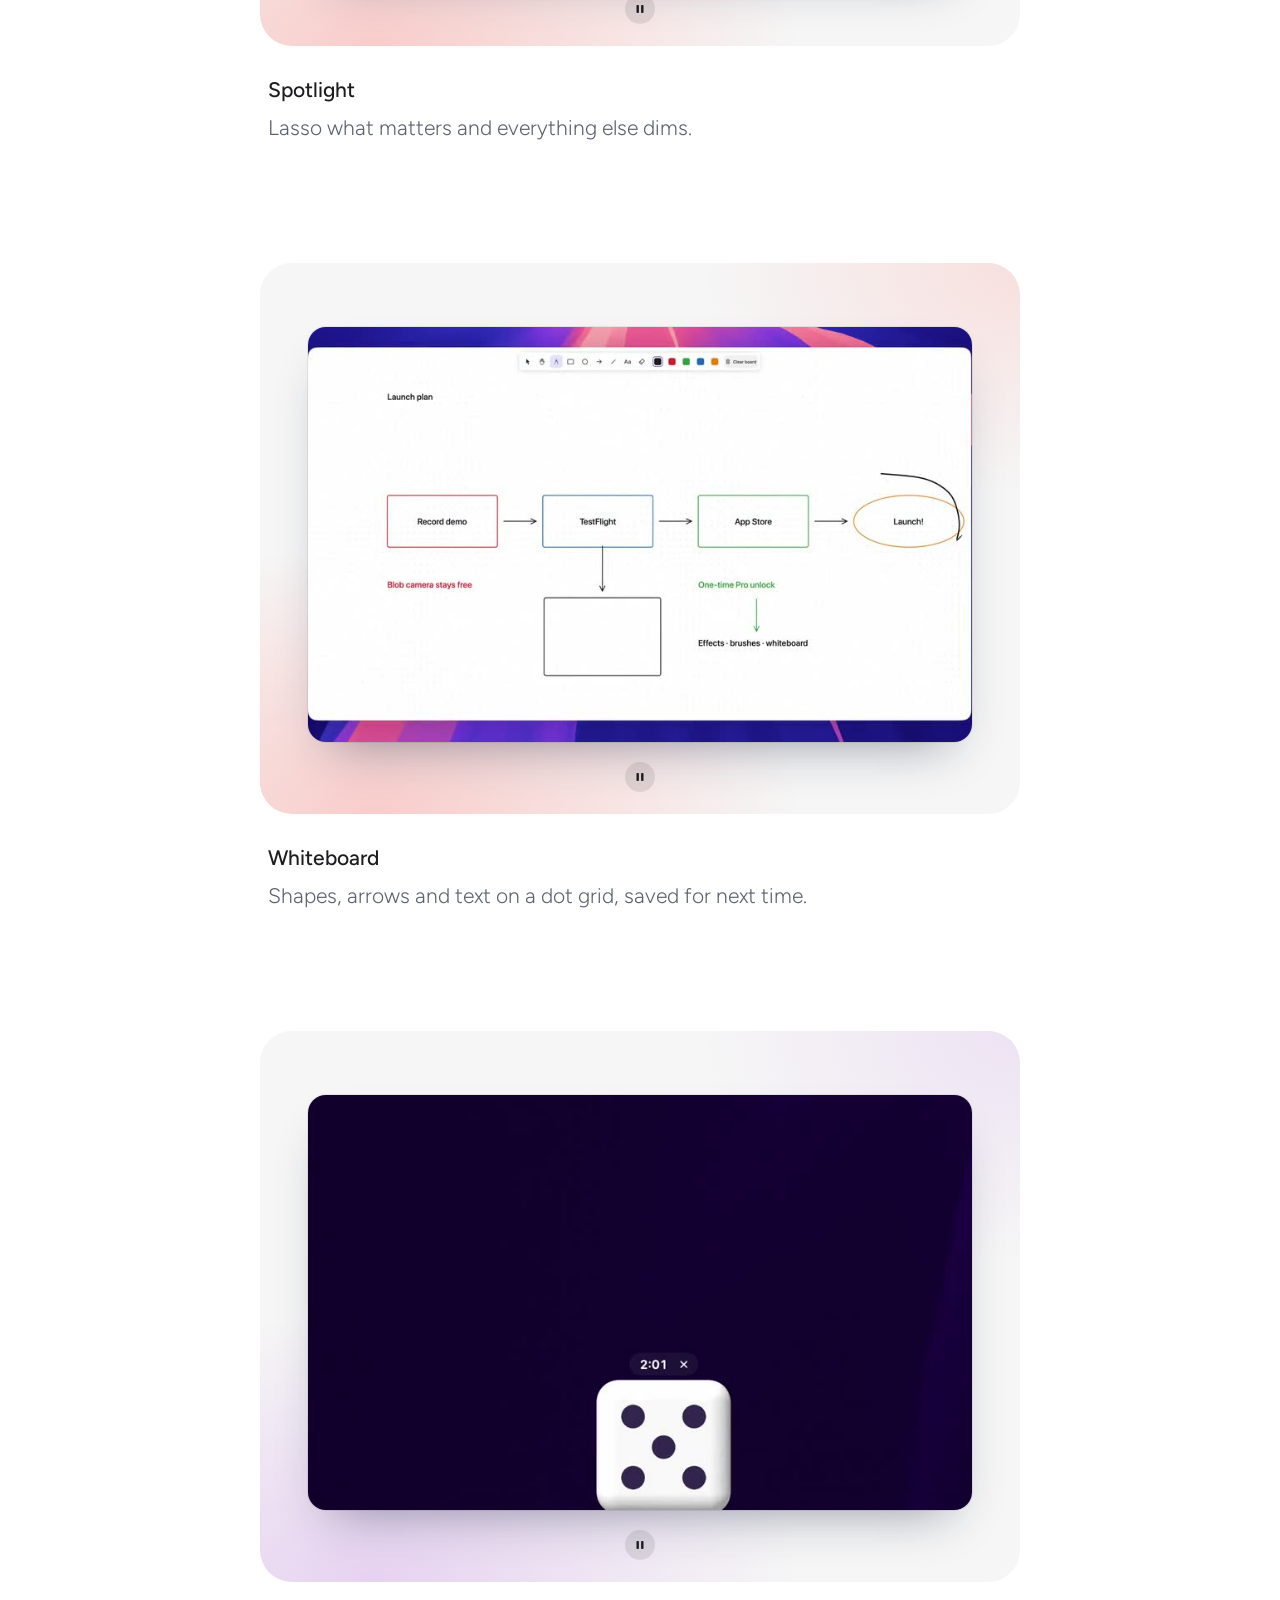
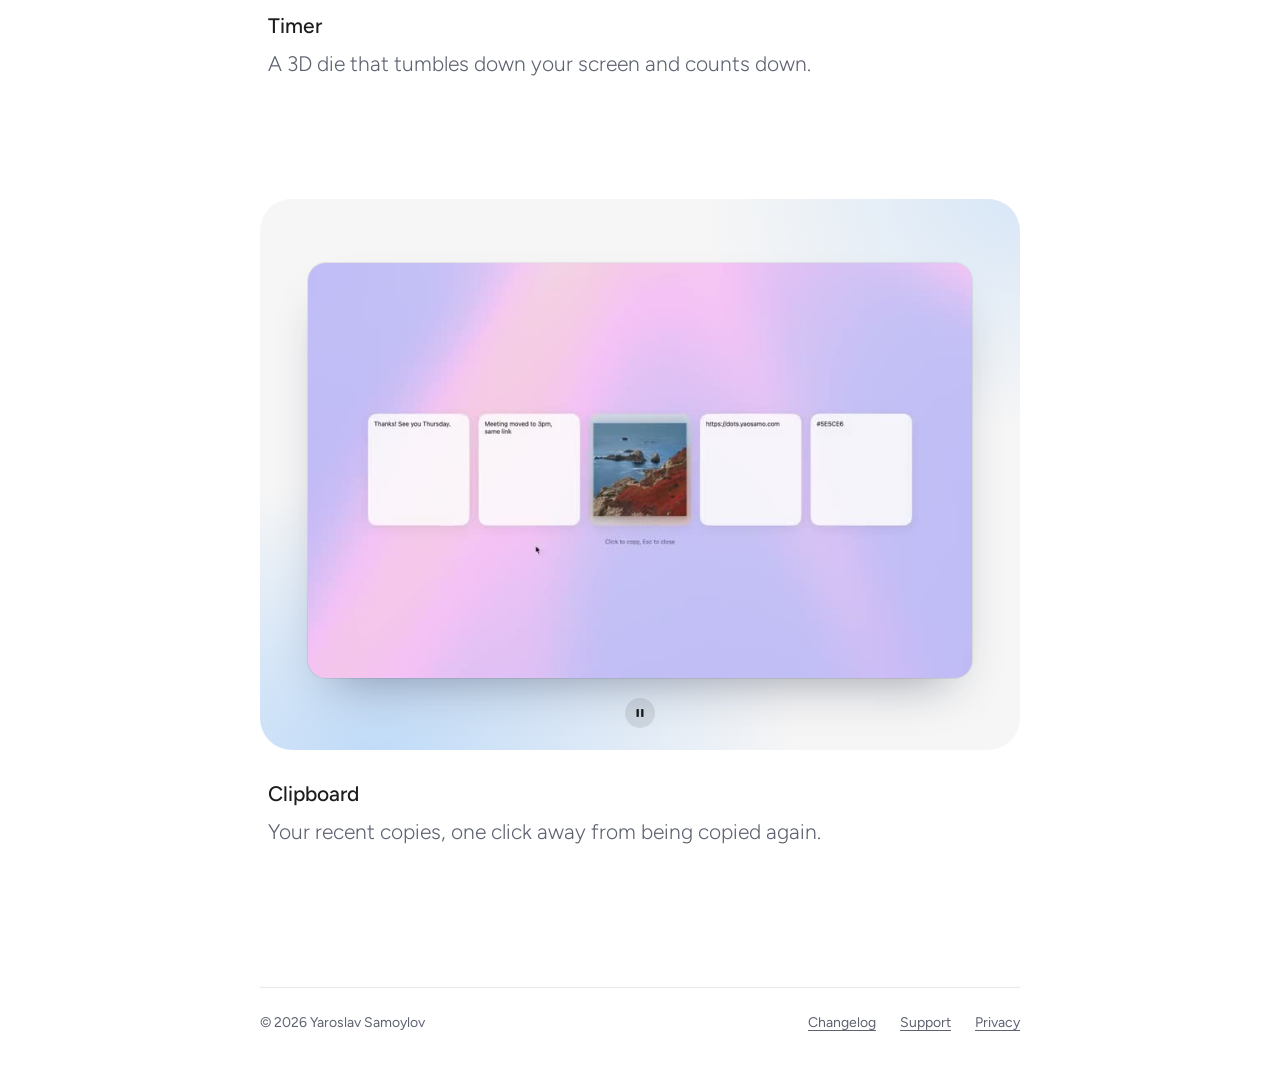
==== commit 2b3eeb86: "Site: a changelog, like Linear's: each release a headline, a clip and its improvements; linked from " ====
--- a/site/index.html
+++ b/site/index.html
@@ -145,6 +145,7 @@
   <footer>
     <span>© 2026 Yaroslav Samoylov</span>
     <span class="spacer"></span>
+    <a href="/changelog">Changelog</a>
     <a href="/support">Support</a>
     <a href="/privacy">Privacy</a>
   </footer>
--- a/site/styles.css
+++ b/site/styles.css
@@ -246,6 +246,23 @@
 .page .updated { color: var(--ink-soft); margin: 0 0 32px; }
 .page footer { width: 100%; }
 
+/* Changelog, like Linear's: the date in a column on the left, each release a headline and a clip. */
+.page-wide { width: min(100% - 32px, 880px); }
+.release { display: grid; grid-template-columns: 160px 1fr; gap: 32px; padding: 56px 0; border-top: 1px solid color-mix(in srgb, var(--ink) 10%, transparent); }
+.release:first-of-type { border-top: 0; padding-top: 24px; }
+.release .when { display: flex; flex-direction: column; gap: 2px; padding-top: 6px; color: var(--ink-soft); font-size: var(--step--1); }
+.release .when time { color: var(--ink); }
+.release h2 { margin: 0 0 20px; font-size: var(--step-2); font-weight: 400; letter-spacing: -0.02em; line-height: 1.15; }
+.release video { display: block; width: 100%; aspect-ratio: 16 / 10; object-fit: cover; border-radius: 12px; background: color-mix(in srgb, var(--ink) 6%, var(--page)); box-shadow: 0 0 0 1px color-mix(in srgb, var(--ink) 8%, transparent); }
+.release p { margin: 20px 0 0; color: var(--ink-soft); }
+.release h3 { margin: 32px 0 8px; font-size: var(--step-0); font-weight: 500; }
+.release ul { margin: 0; padding-left: 1.2em; color: var(--ink-soft); }
+@media (max-width: 680px) {
+  .release { grid-template-columns: 1fr; gap: 12px; padding: 40px 0; }
+  .release .when { flex-direction: row; gap: 8px; padding-top: 0; }
+}
+footer a[aria-current="page"] { color: var(--ink); text-decoration: none; }
+
 @media (prefers-color-scheme: dark) {
   :root:not([data-theme="light"]) .clouds { opacity: 0.5; }
 }
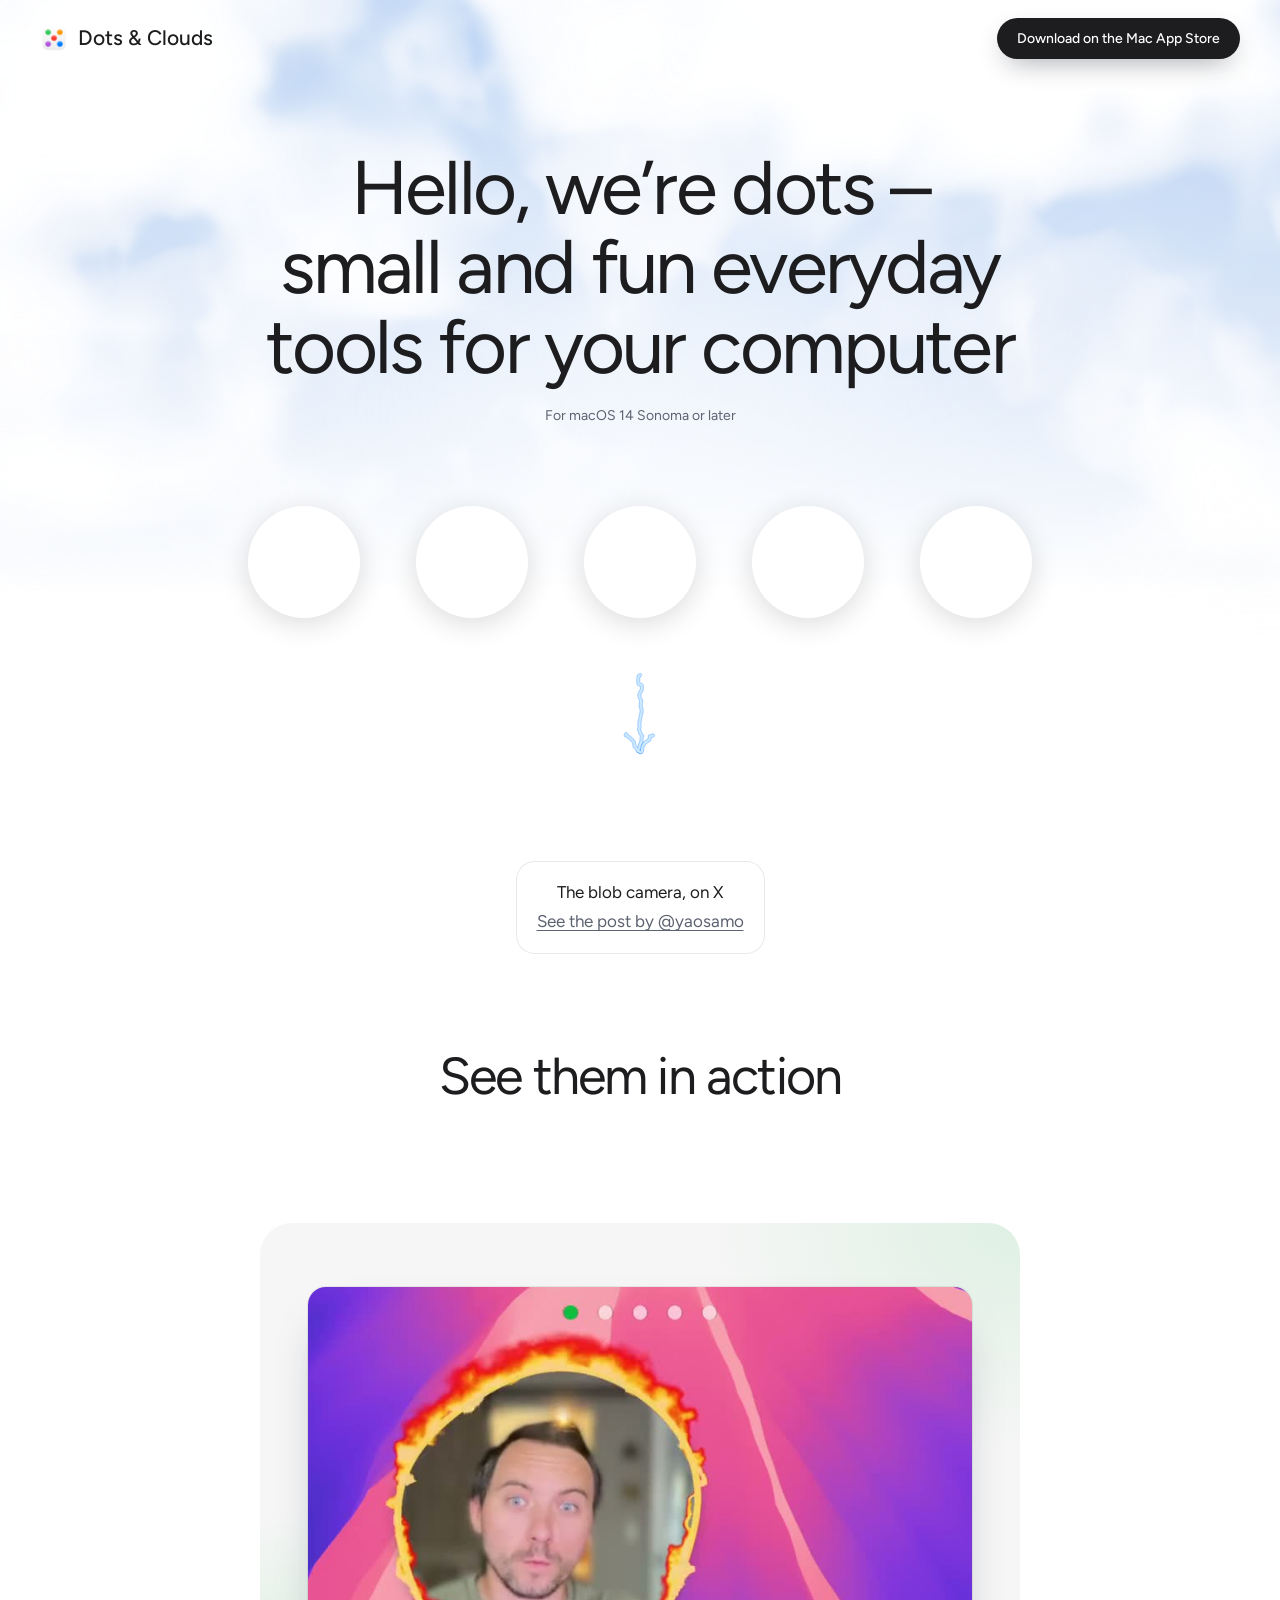
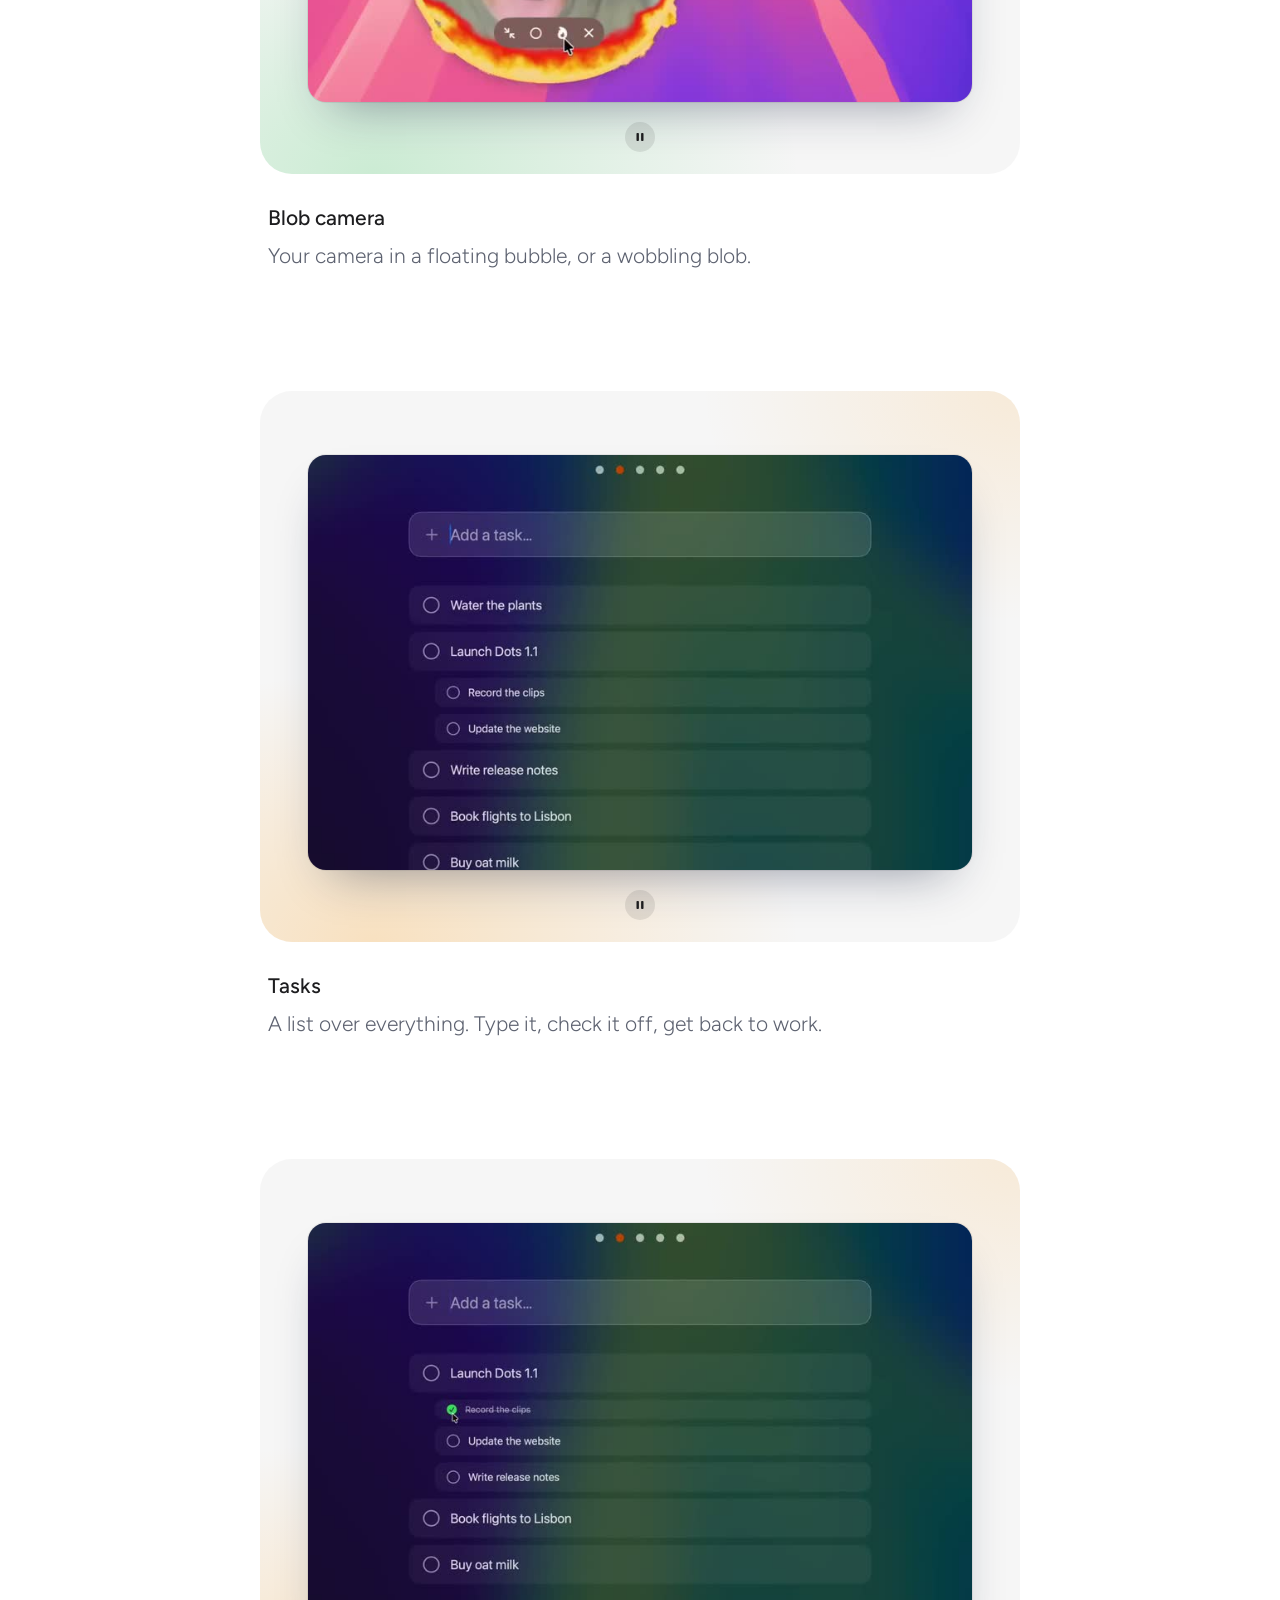
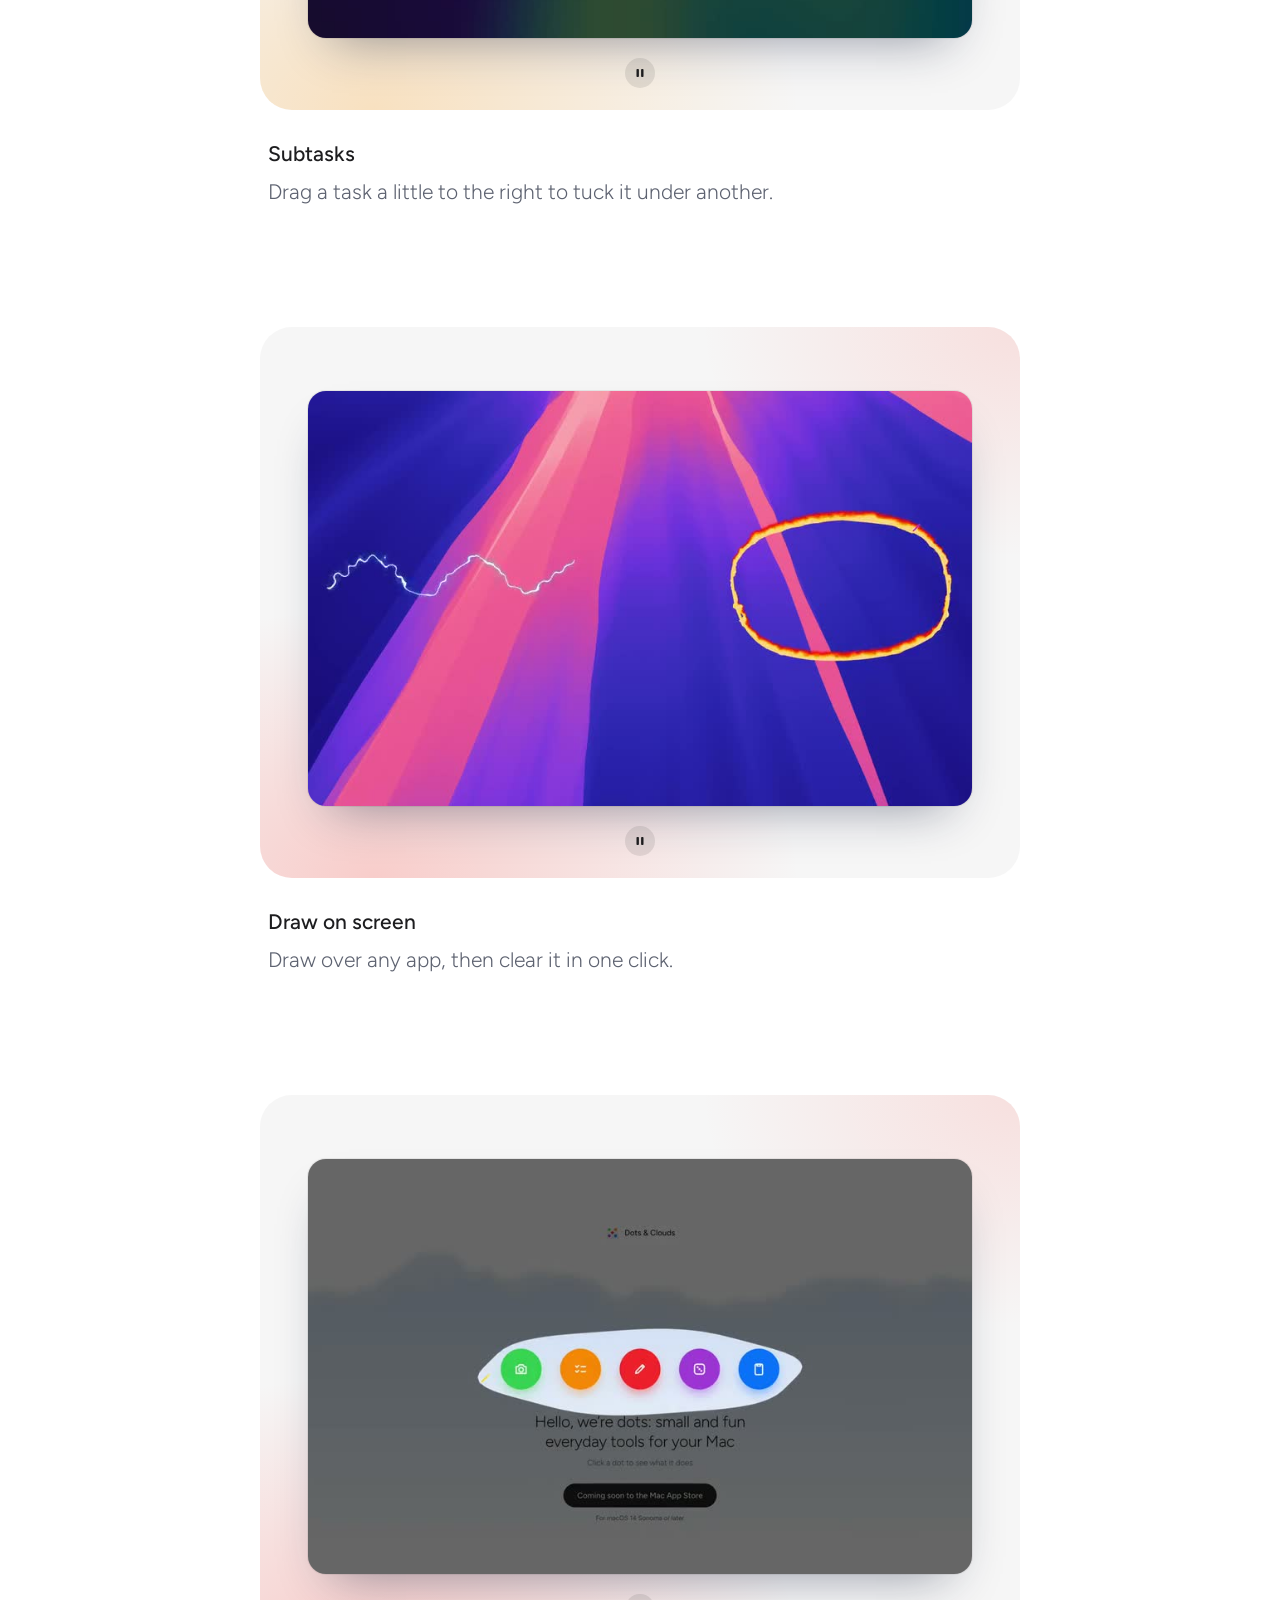
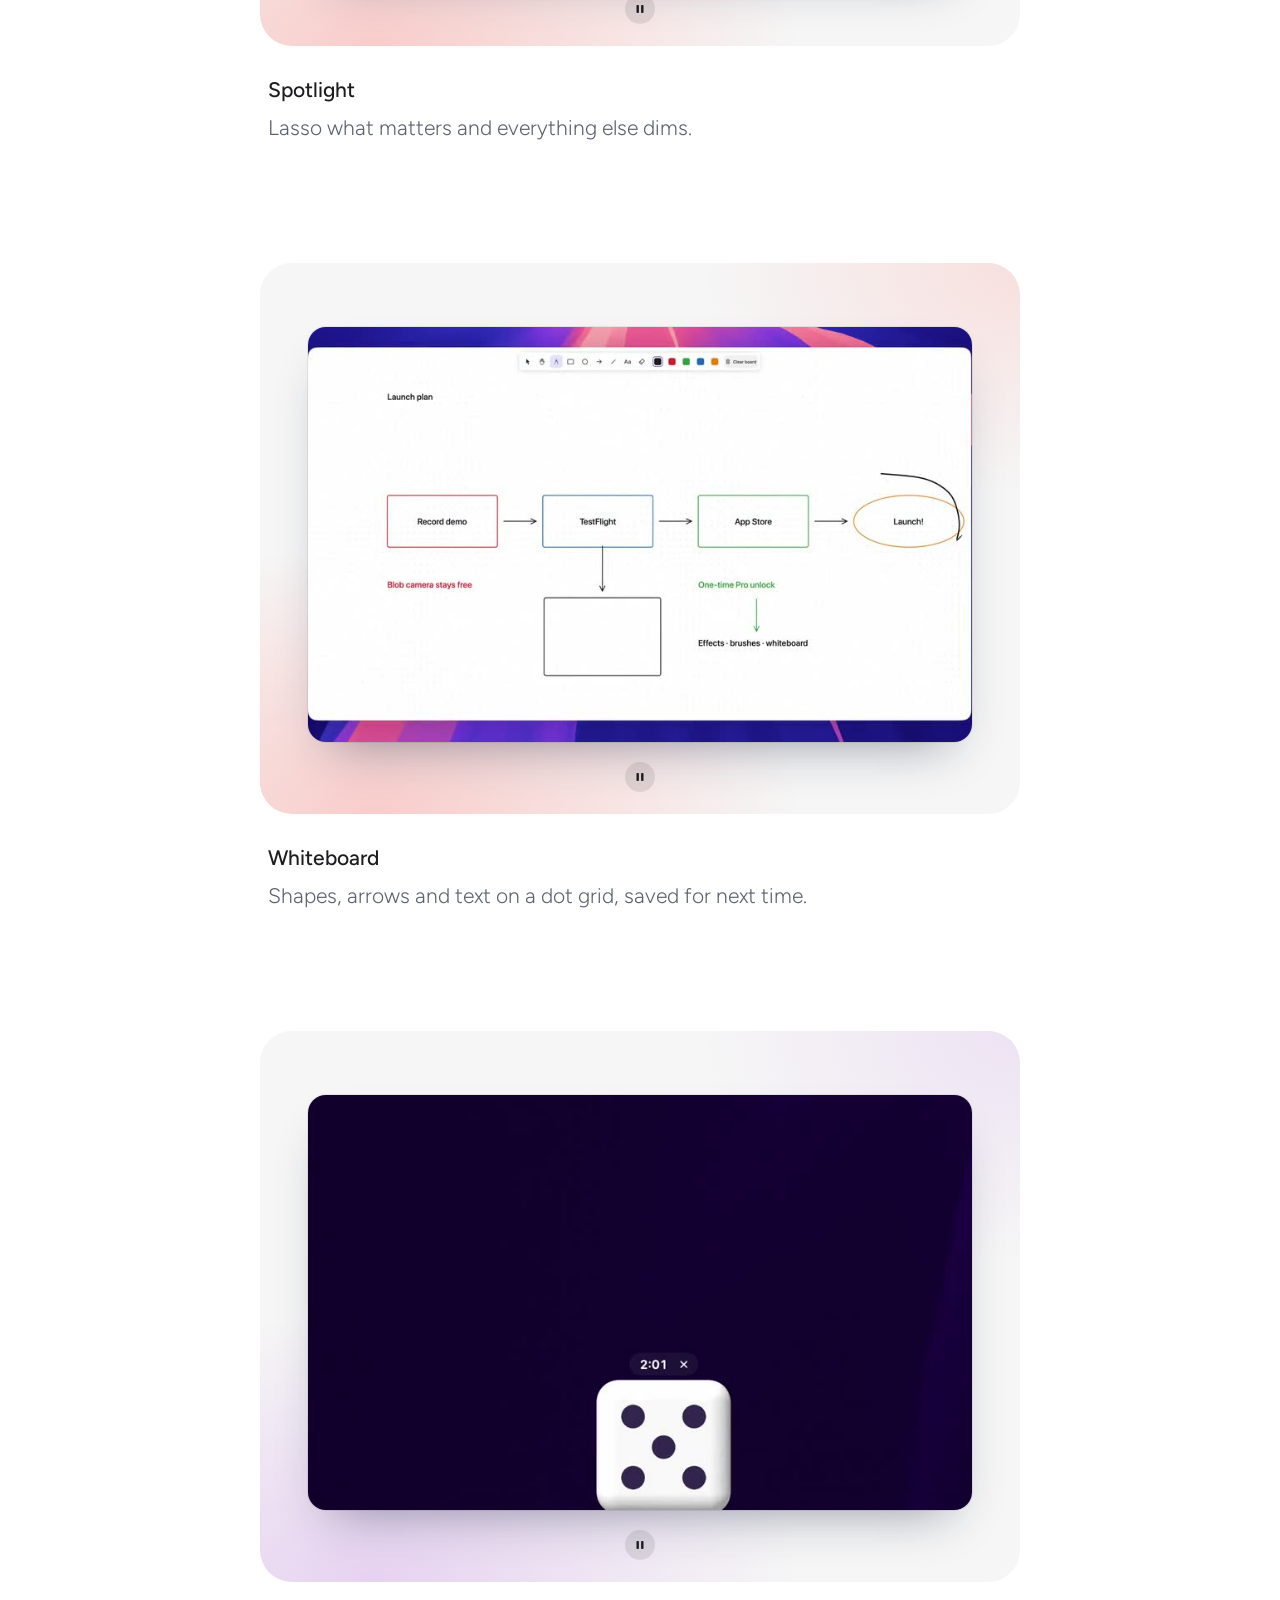
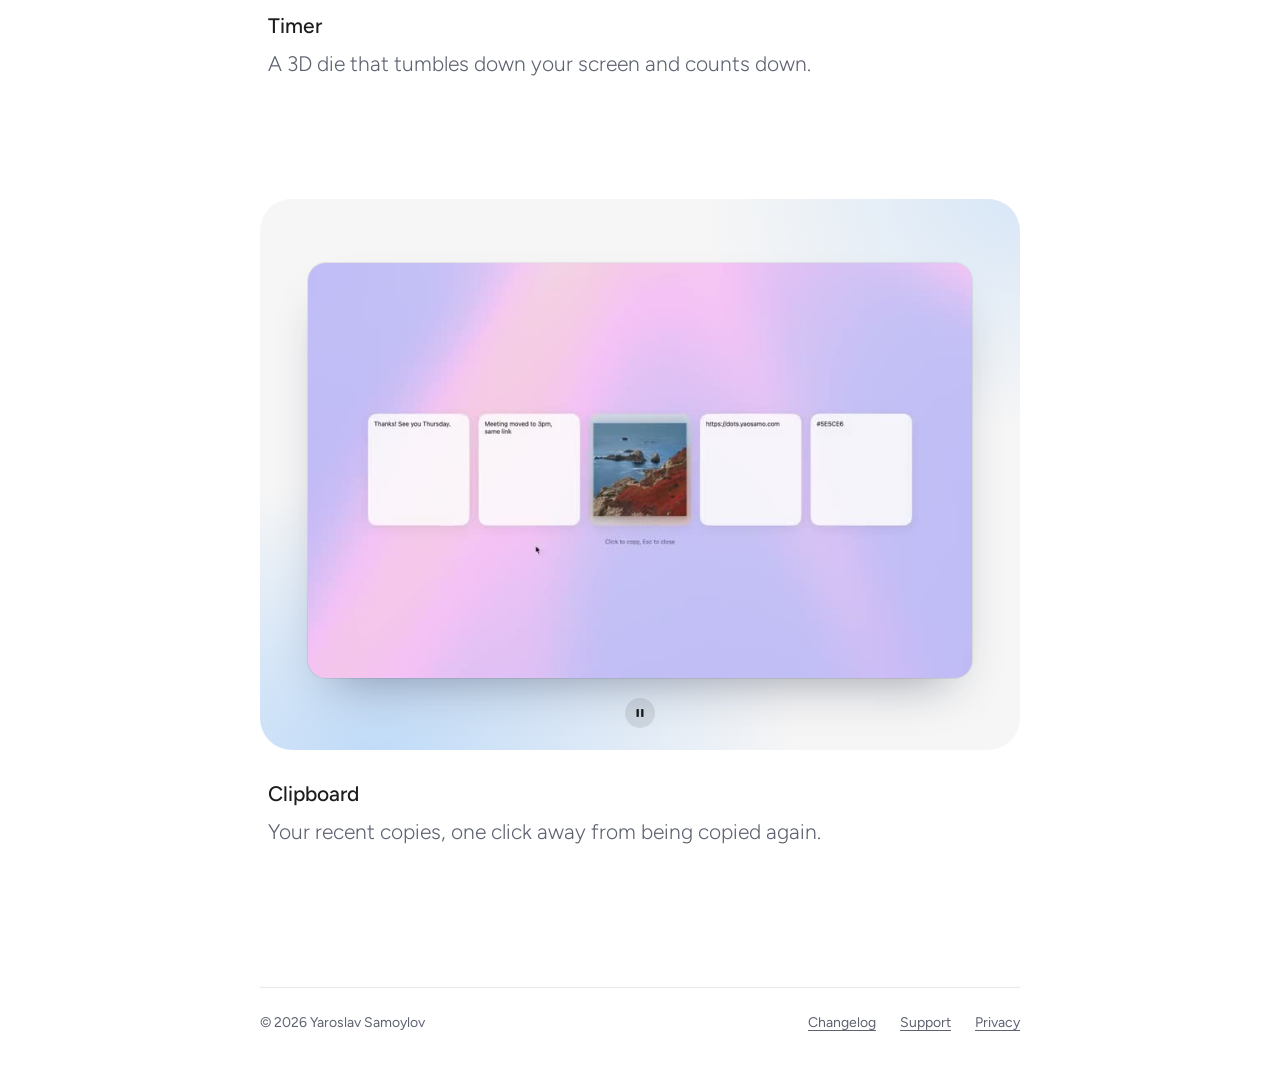
==== commit e4af4da4: "Site in dark mode: the welcome at night, with twinkling stars behind moonlit clouds, dark glass dots" ====
--- a/site/index.html
+++ b/site/index.html
@@ -15,6 +15,11 @@
   <link href="https://fonts.googleapis.com/css2?family=Figtree:wght@300;400;500&display=swap" rel="stylesheet">
   <meta name="twitter:dnt" content="on">
   <link rel="stylesheet" href="styles.css">
+  <!-- ?theme=dark or ?theme=light shows that theme whatever the system's appearance. -->
+  <script>
+    const theme = new URLSearchParams(location.search).get("theme");
+    if (theme === "dark" || theme === "light") document.documentElement.dataset.theme = theme;
+  </script>
   <script>window.va = window.va || function () { (window.vaq = window.vaq || []).push(arguments); };</script>
   <script defer src="/_vercel/insights/script.js"></script>
 </head>
@@ -22,6 +27,8 @@
   <a class="cta" href="https://apps.apple.com/us/app/dots-clouds/id6817058883?mt=12"><span class="cta-long">Download on the </span>Mac App Store</a>
   <main>
     <section class="hero" aria-labelledby="message">
+      <!-- At night (dark mode), stars behind the clouds (stars.js). -->
+      <canvas class="stars" aria-hidden="true"></canvas>
       <!-- The welcome's clouds, drawn live by clouds.js (the app's cloud shader). -->
       <canvas class="clouds-canvas" aria-hidden="true"></canvas>
       <!-- Without WebGL: the clouds rendered once, as a picture. -->
@@ -159,6 +166,12 @@
       button.removeAttribute("aria-disabled");
       button.innerHTML = '<span class="cta-long">Download on the </span>Mac App Store';
     });
+    // The post on X in X's dark theme when the page is dark (read when widgets.js turns it into the post).
+    const prefersDark = matchMedia("(prefers-color-scheme: dark)").matches;
+    const pageTheme = document.documentElement.dataset.theme;
+    if (pageTheme ? pageTheme === "dark" : prefersDark) {
+      document.querySelector(".post .twitter-tweet")?.setAttribute("data-theme", "dark");
+    }
     // Clips play while on screen (not for reduced motion); each card's button pauses its own.
     const calm = matchMedia("(prefers-reduced-motion: reduce)").matches;
     const cards = [...document.querySelectorAll(".features article")];
@@ -199,6 +212,7 @@
       if (event.key === "Escape") dots.forEach((dot) => dot.setAttribute("aria-pressed", "false"));
     });
   </script>
+  <script src="stars.js" defer></script>
   <script src="clouds.js" defer></script>
   <script src="electric.js" defer></script>
   <script src="https://platform.twitter.com/widgets.js" async charset="utf-8"></script>
--- a/site/styles.css
+++ b/site/styles.css
@@ -61,7 +61,8 @@
   /* Blue enough for white clouds to read; white under the words, then into the page's colour. */
   background: linear-gradient(#9fc2f0 0%, #c9dcf6 34%, #fff 72%, #fff 86%, var(--page-below) 100%);
 }
-.hero > :not(.clouds, .clouds-canvas) { position: relative; z-index: 1; }
+.hero > :not(.clouds, .clouds-canvas, .stars) { position: relative; z-index: 1; }
+.stars { position: absolute; inset: 0; width: 100%; height: 100%; pointer-events: none; display: none; -webkit-mask: linear-gradient(#000 55%, transparent 85%); mask: linear-gradient(#000 55%, transparent 85%); }
 .clouds-canvas { position: absolute; inset: 0; width: 100%; height: 100%; pointer-events: none; -webkit-mask: linear-gradient(#000 72%, transparent 88%); mask: linear-gradient(#000 72%, transparent 88%); }
 .hero.has-clouds .clouds { display: none; }
 .clouds {
@@ -263,10 +264,51 @@
 }
 footer a[aria-current="page"] { color: var(--ink); text-decoration: none; }
 
+/* Dark mode: the welcome at night. A deep blue sky with stars (stars.js), moonlit clouds
+   (clouds.js), light words and dark glass dots. The same rules twice: once for the system's dark
+   appearance, once for data-theme="dark". */
 @media (prefers-color-scheme: dark) {
-  :root:not([data-theme="light"]) .clouds { opacity: 0.5; }
-}
-:root[data-theme="dark"] .clouds { opacity: 0.5; }
+  :root:not([data-theme="light"]) .hero {
+    color-scheme: dark;
+    --ink: #f2f3f7;
+    --ink-soft: #a3a9b8;
+    --page: #0a0f1a;
+    background:
+      radial-gradient(80% 50% at 50% 0%, #141d3d 0%, transparent 70%),
+      linear-gradient(#050913 0%, #0a1124 40%, #0b1122 72%, var(--page-below) 100%);
+  }
+  :root:not([data-theme="light"]) .stars { display: block; }
+  :root:not([data-theme="light"]) .clouds { filter: brightness(0.3) saturate(0.8); opacity: 0.8; }
+  :root:not([data-theme="light"]) .dot {
+    background: radial-gradient(120% 120% at 30% 20%, #2a3350, #151b2b 70%);
+    box-shadow: 0 8px 30px rgb(0 0 0 / 0.55), inset 0 0 0 1px rgb(255 255 255 / 0.08), inset 0 1px 0 rgb(255 255 255 / 0.1);
+  }
+  :root:not([data-theme="light"]) .dot:hover, :root:not([data-theme="light"]) .dot:focus-visible {
+    box-shadow: 0 12px 36px rgb(0 0 0 / 0.6), inset 0 0 0 1px rgb(255 255 255 / 0.12), inset 0 1px 0 rgb(255 255 255 / 0.14);
+  }
+  :root:not([data-theme="light"]) .dot[aria-pressed="true"] { background: var(--tint); box-shadow: 0 10px 34px -6px color-mix(in srgb, var(--tint) 75%, transparent); }
+  :root:not([data-theme="light"]) .tip { background: #151b2b; box-shadow: 0 18px 40px -16px rgb(0 0 0 / 0.7), 0 0 0 1px rgb(255 255 255 / 0.08); }
+}
+:root[data-theme="dark"] .hero {
+  color-scheme: dark;
+  --ink: #f2f3f7;
+  --ink-soft: #a3a9b8;
+  --page: #0a0f1a;
+  background:
+    radial-gradient(80% 50% at 50% 0%, #141d3d 0%, transparent 70%),
+    linear-gradient(#050913 0%, #0a1124 40%, #0b1122 72%, var(--page-below) 100%);
+}
+:root[data-theme="dark"] .stars { display: block; }
+:root[data-theme="dark"] .clouds { filter: brightness(0.3) saturate(0.8); opacity: 0.8; }
+:root[data-theme="dark"] .dot {
+  background: radial-gradient(120% 120% at 30% 20%, #2a3350, #151b2b 70%);
+  box-shadow: 0 8px 30px rgb(0 0 0 / 0.55), inset 0 0 0 1px rgb(255 255 255 / 0.08), inset 0 1px 0 rgb(255 255 255 / 0.1);
+}
+:root[data-theme="dark"] .dot:hover, :root[data-theme="dark"] .dot:focus-visible {
+  box-shadow: 0 12px 36px rgb(0 0 0 / 0.6), inset 0 0 0 1px rgb(255 255 255 / 0.12), inset 0 1px 0 rgb(255 255 255 / 0.14);
+}
+:root[data-theme="dark"] .dot[aria-pressed="true"] { background: var(--tint); box-shadow: 0 10px 34px -6px color-mix(in srgb, var(--tint) 75%, transparent); }
+:root[data-theme="dark"] .tip { background: #151b2b; box-shadow: 0 18px 40px -16px rgb(0 0 0 / 0.7), 0 0 0 1px rgb(255 255 255 / 0.08); }
 
 @media (prefers-reduced-motion: reduce) {
   *, *::before, *::after { animation: none !important; transition: none !important; }
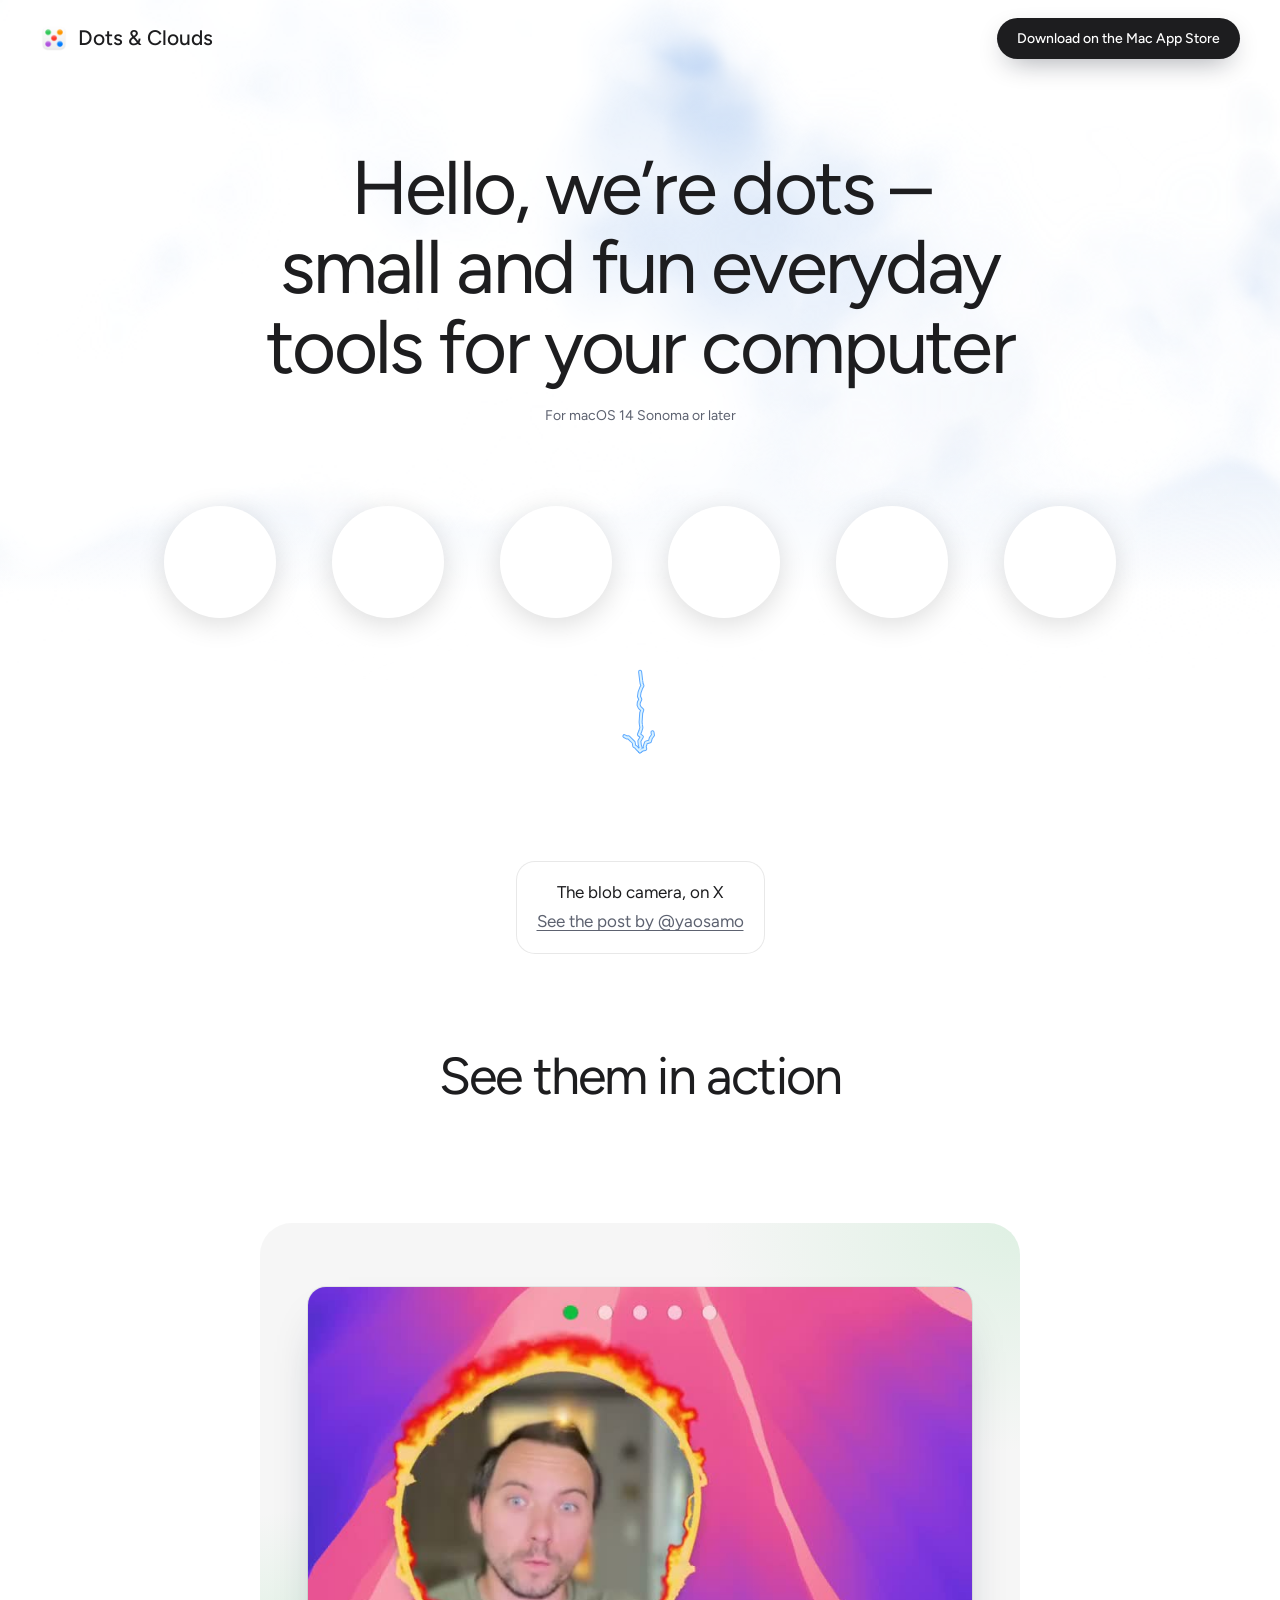
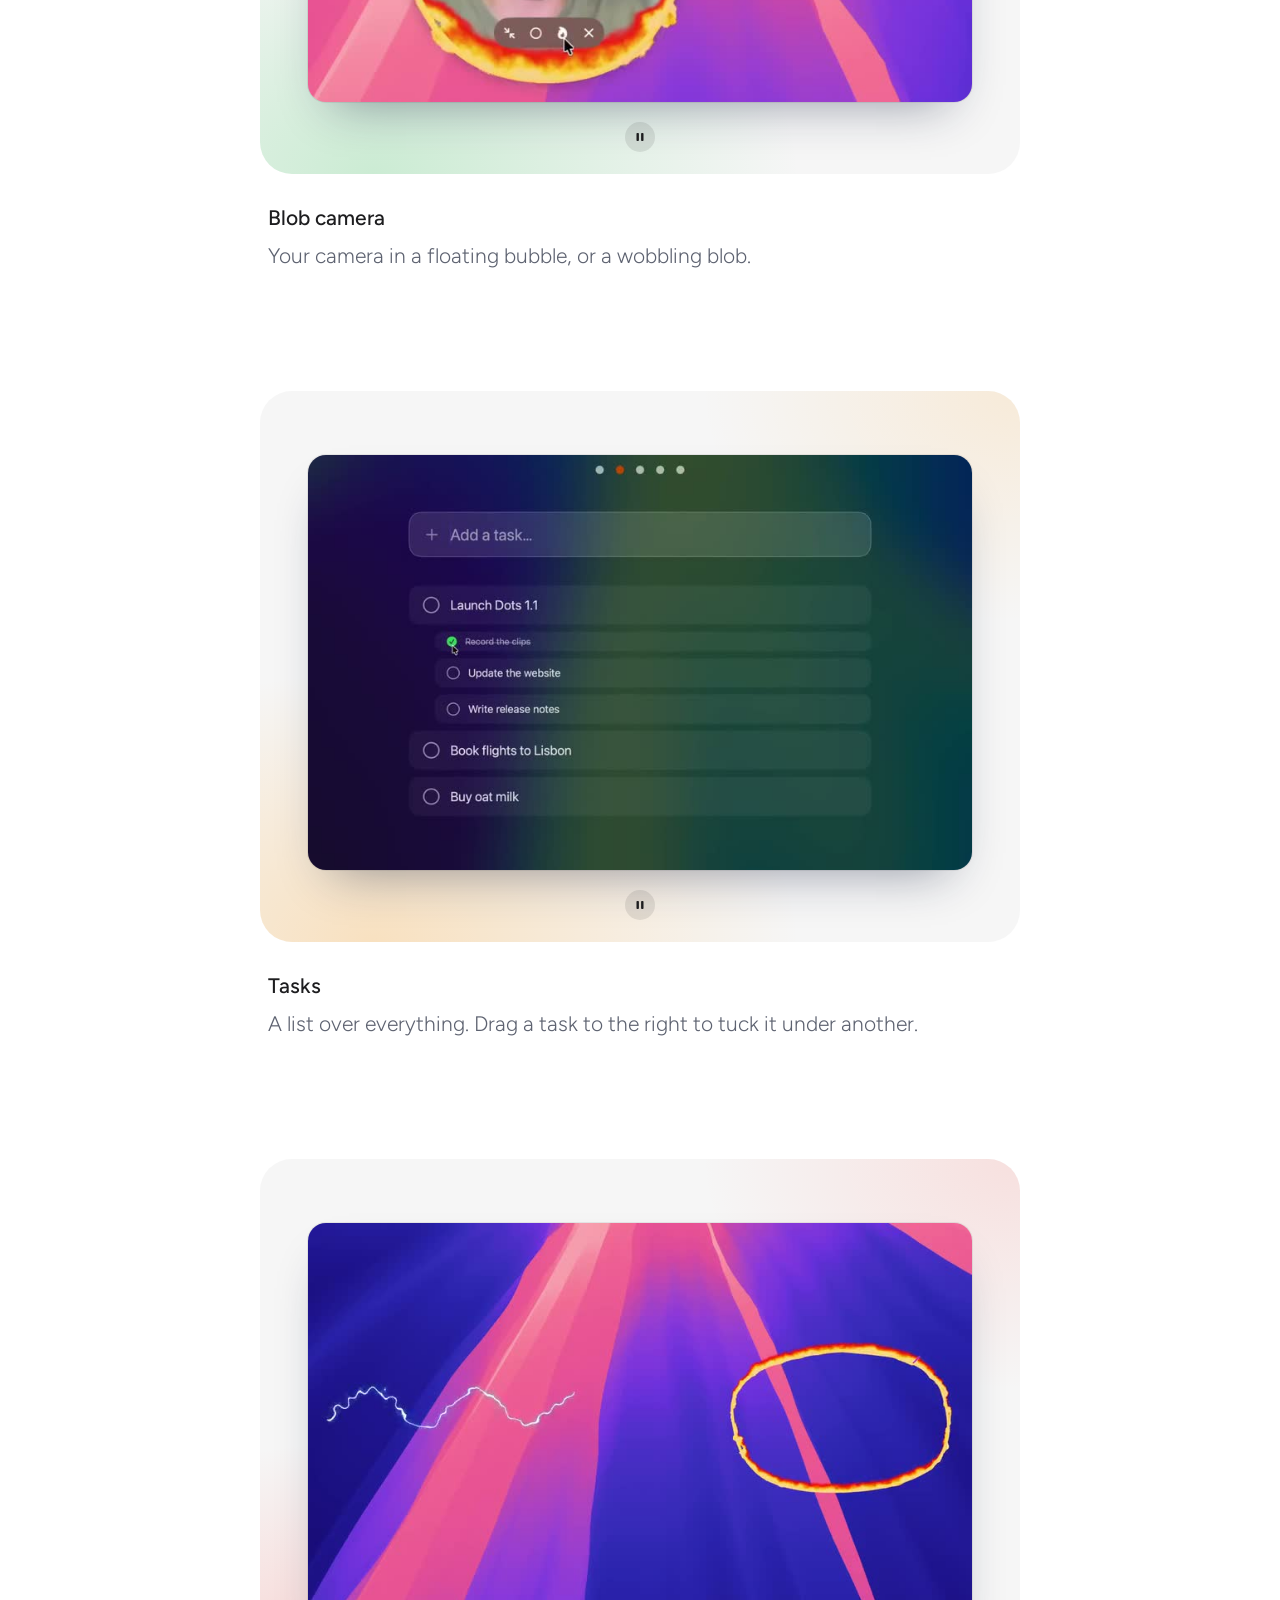
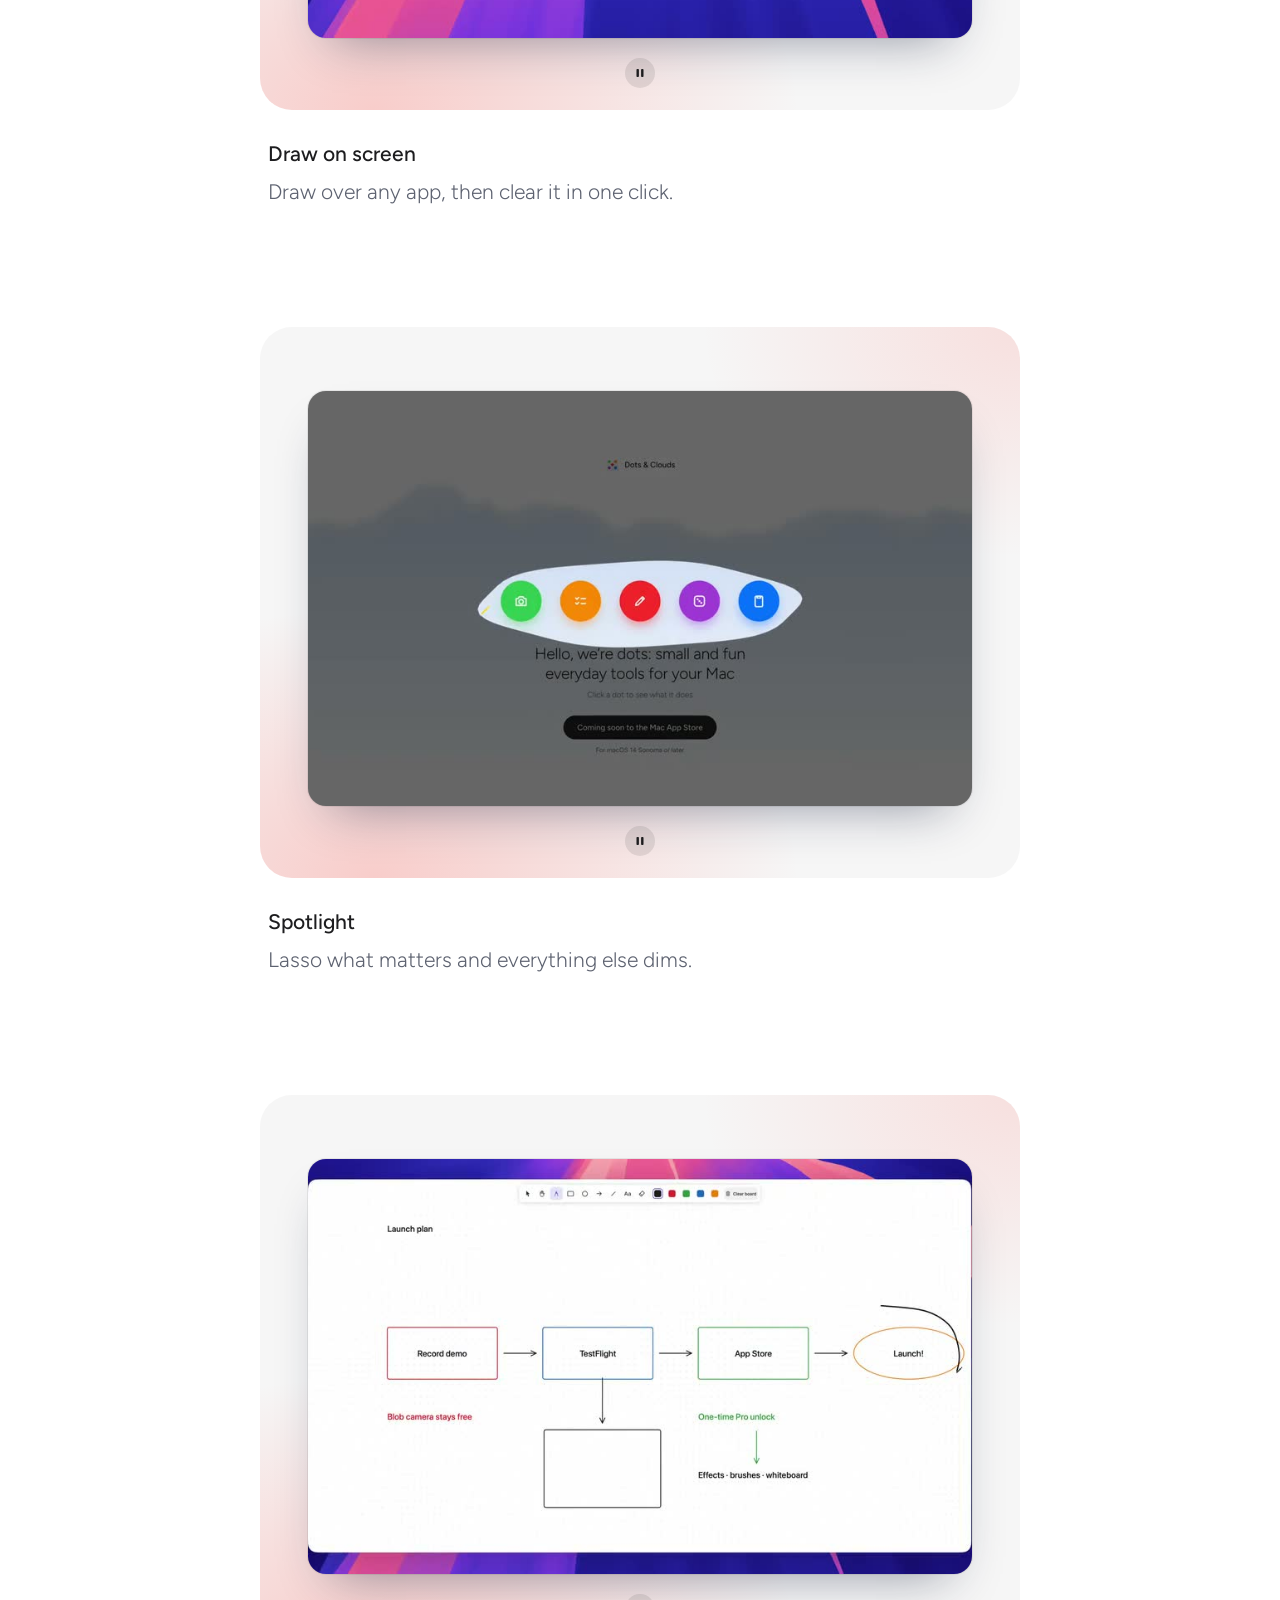
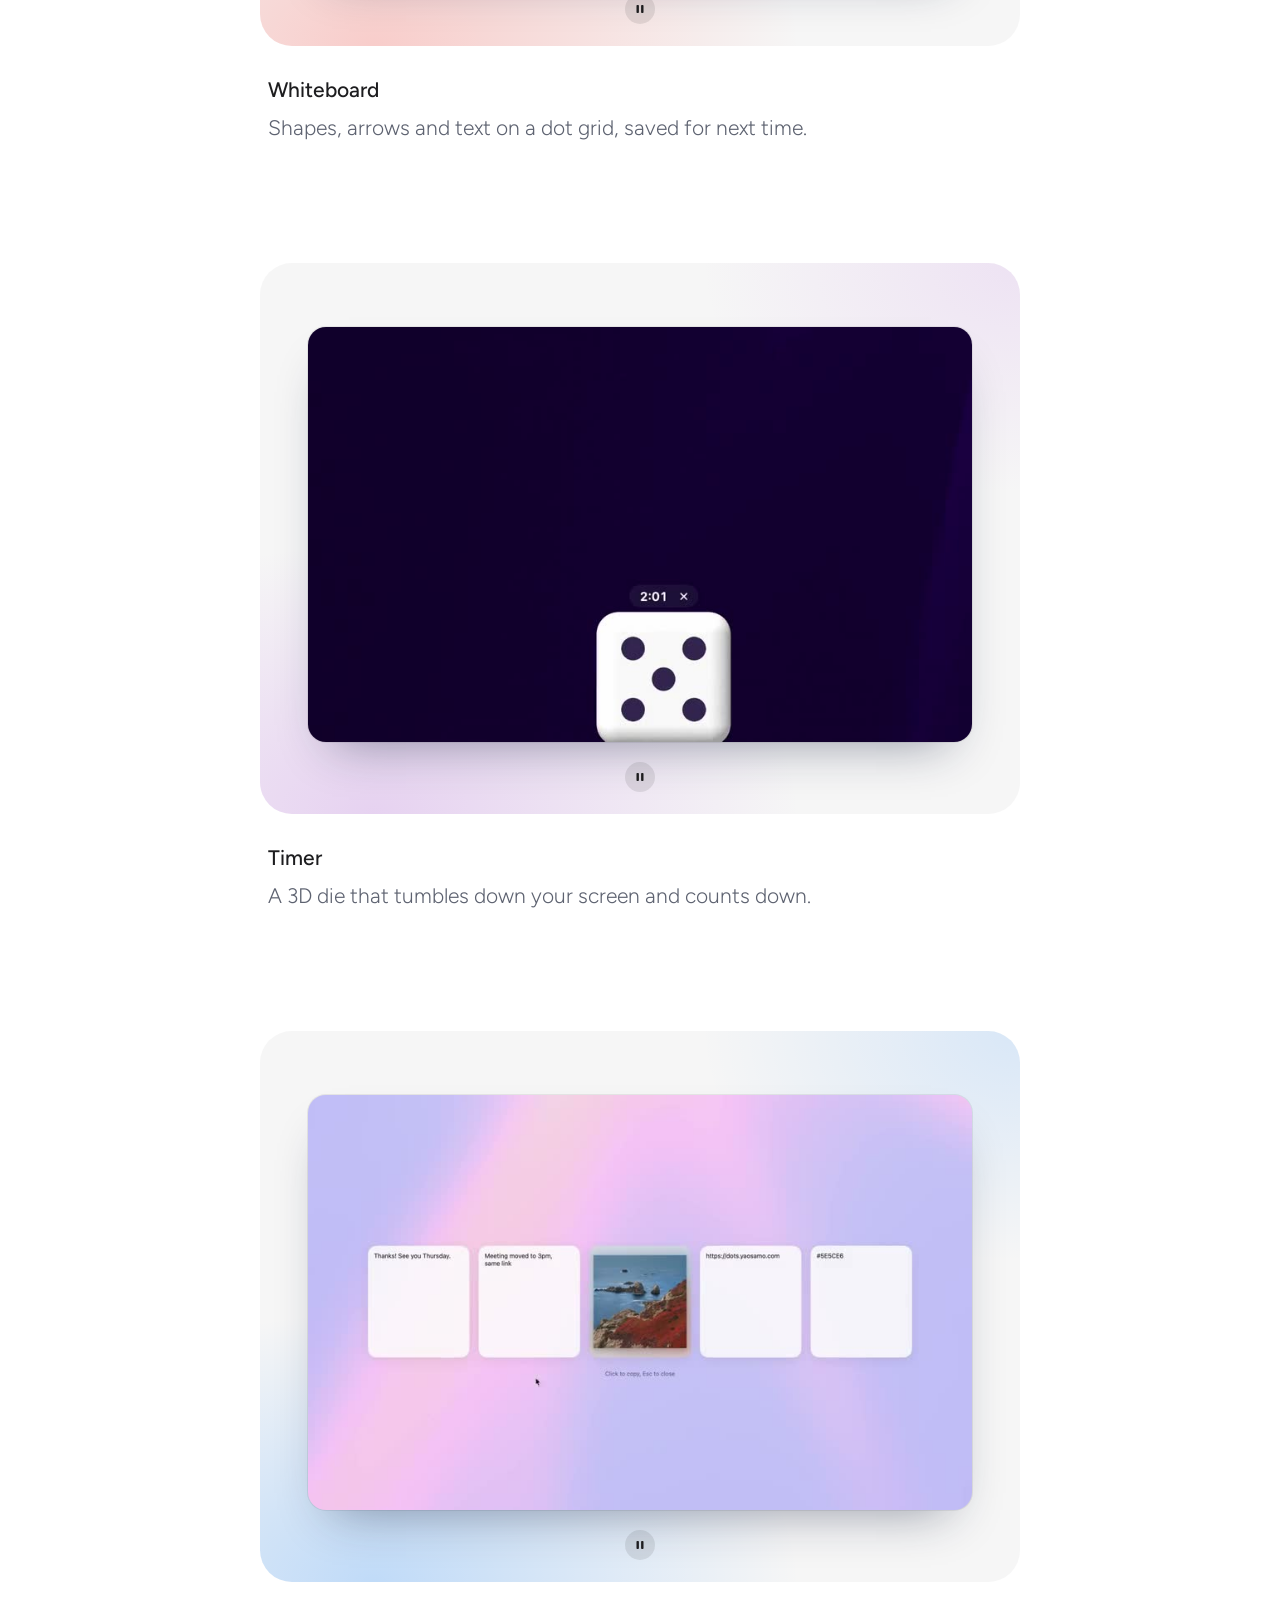
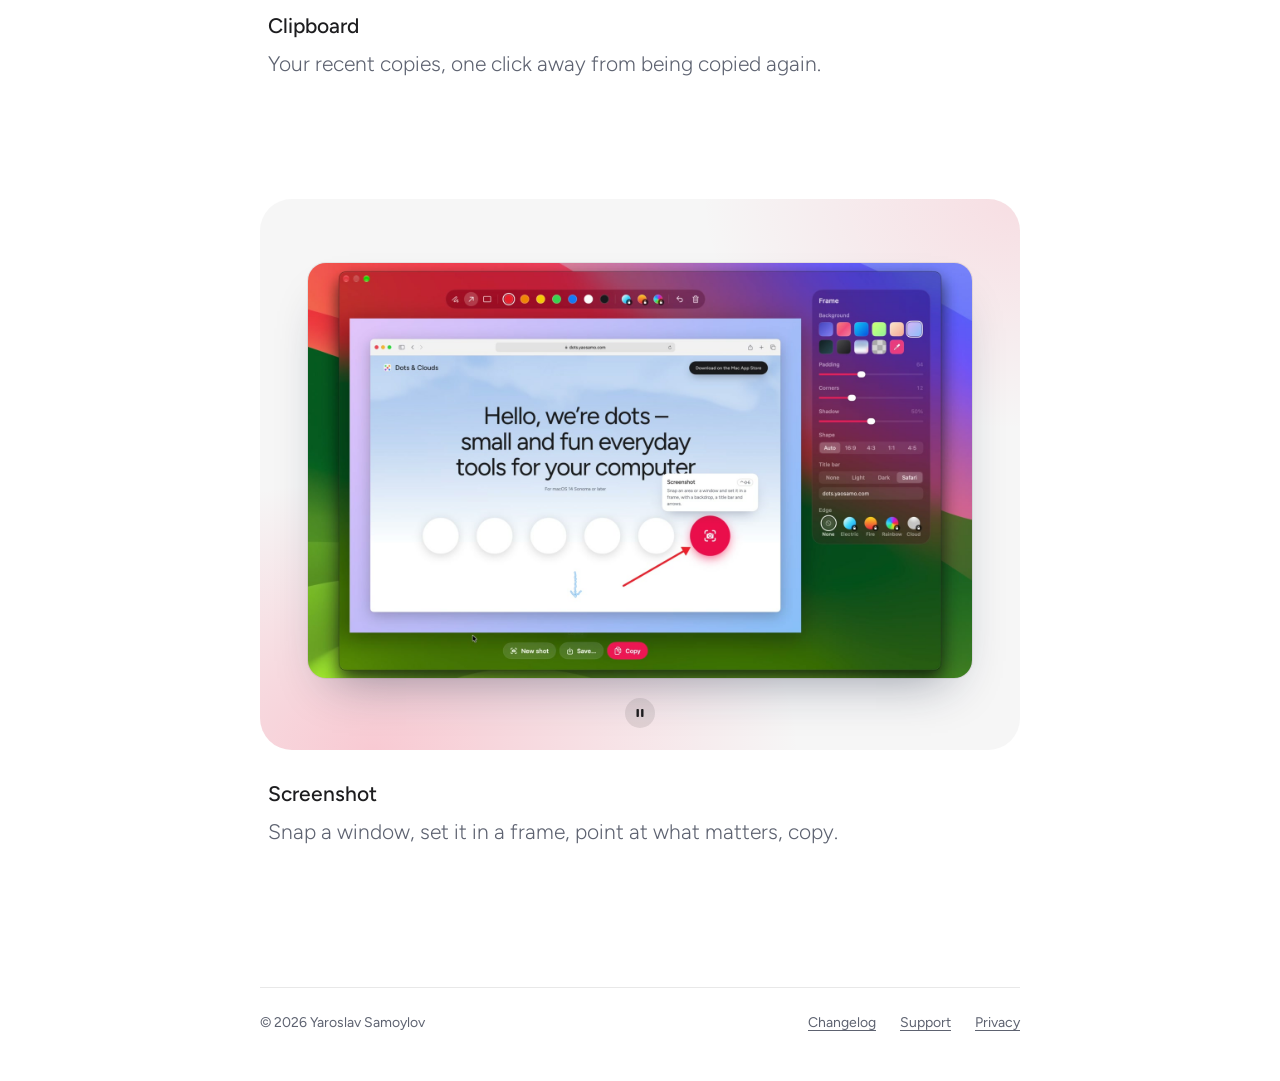
==== commit c2d14300: "Site: the screenshot dot in the bar and in action, with its clip; tasks and subtasks in one card; th" ====
--- a/site/index.html
+++ b/site/index.html
@@ -4,7 +4,7 @@
   <meta charset="utf-8">
   <meta name="viewport" content="width=device-width, initial-scale=1">
   <title>Dots &amp; Clouds</title>
-  <meta name="description" content="Five small, playful tools for your Mac: a blob camera, tasks, a pen for your screen, a dice timer and clipboard history.">
+  <meta name="description" content="Six small, playful tools for your Mac: a blob camera, tasks, a pen for your screen, a dice timer, clipboard history and framed screenshots.">
   <meta property="og:title" content="Dots &amp; Clouds">
   <meta property="og:description" content="Small and fun everyday tools for your Mac.">
   <meta property="og:image" content="https://dots.yaosamo.com/icon.png">
@@ -63,6 +63,10 @@
           <button class="dot" aria-label="Clipboard" aria-describedby="tip-clipboard" aria-pressed="false"><img class="glyph" src="icons/clipboard.png" alt="" width="48" height="48"></button>
           <div class="tip" id="tip-clipboard" role="tooltip"><h2>Clipboard <kbd>⌃⇧5</kbd></h2><p>Your recent copies, text or images, one click away from being copied again.</p></div>
         </li>
+        <li style="--tint: var(--screenshot); --i: 5">
+          <button class="dot" aria-label="Screenshot" aria-describedby="tip-screenshot" aria-pressed="false"><img class="glyph" src="icons/screenshot.png" alt="" width="48" height="48"></button>
+          <div class="tip" id="tip-screenshot" role="tooltip"><h2>Screenshot <kbd>⌃⇧6</kbd></h2><p>Snap an area or a window and set it in a frame, with a backdrop, a title bar and arrows.</p></div>
+        </li>
       </ul>
 
       <a class="down" href="#features-title" aria-label="See them in action">
@@ -91,19 +95,11 @@
       </article>
       <article style="--tint: var(--tasks)">
         <div class="stage-card">
-          <video src="clips/tasks.mp4" poster="clips/tasks.jpg" muted loop playsinline preload="none" aria-label="Tasks in Dots"></video>
+          <video src="clips/subtasks.mp4" poster="clips/subtasks.jpg" muted loop playsinline preload="none" aria-label="Tasks and subtasks in Dots"></video>
           <button class="pause" type="button" aria-label="Pause Tasks" aria-pressed="false"><svg viewBox="0 0 12 12" aria-hidden="true"><rect x="2.5" y="2" width="2.4" height="8" rx="0.8"/><rect x="7.1" y="2" width="2.4" height="8" rx="0.8"/></svg></button>
         </div>
         <h3>Tasks</h3>
-        <p>A list over everything. Type it, check it off, get back to work.</p>
-      </article>
-      <article style="--tint: var(--tasks)">
-        <div class="stage-card">
-          <video src="clips/subtasks.mp4" poster="clips/subtasks.jpg" muted loop playsinline preload="none" aria-label="Subtasks in Dots"></video>
-          <button class="pause" type="button" aria-label="Pause Subtasks" aria-pressed="false"><svg viewBox="0 0 12 12" aria-hidden="true"><rect x="2.5" y="2" width="2.4" height="8" rx="0.8"/><rect x="7.1" y="2" width="2.4" height="8" rx="0.8"/></svg></button>
-        </div>
-        <h3>Subtasks</h3>
-        <p>Drag a task a little to the right to tuck it under another.</p>
+        <p>A list over everything. Drag a task to the right to tuck it under another.</p>
       </article>
       <article style="--tint: var(--pen)">
         <div class="stage-card">
@@ -144,6 +140,14 @@
         </div>
         <h3>Clipboard</h3>
         <p>Your recent copies, one click away from being copied again.</p>
+      </article>
+      <article style="--tint: var(--screenshot)">
+        <div class="stage-card">
+          <video src="clips/screenshot.mp4" poster="clips/screenshot.jpg" muted loop playsinline preload="none" aria-label="Screenshot in Dots"></video>
+          <button class="pause" type="button" aria-label="Pause Screenshot" aria-pressed="false"><svg viewBox="0 0 12 12" aria-hidden="true"><rect x="2.5" y="2" width="2.4" height="8" rx="0.8"/><rect x="7.1" y="2" width="2.4" height="8" rx="0.8"/></svg></button>
+        </div>
+        <h3>Screenshot</h3>
+        <p>Snap a window, set it in a frame, point at what matters, copy.</p>
       </article>
     </section>
 
--- a/site/styles.css
+++ b/site/styles.css
@@ -8,6 +8,7 @@
   --pen: #ff3b30;
   --timer: #af52de;
   --clipboard: #007aff;
+  --screenshot: #ff2d55;
   --focus: #007aff;
   --page-below: var(--page);
 
@@ -316,6 +317,9 @@
 @media (max-width: 520px) {
   .cta { padding: 8px 14px; }
   .cta-long { display: none; }
+  /* Six dots across a phone: a little smaller, a little closer. */
+  .dots { gap: 10px; }
+  .dot { --size: 48px; }
   .dots li:first-child .tip { left: 0; translate: 0 6px; }
   .dots li:last-child .tip { left: auto; right: 0; translate: 0 6px; }
   .dots li:is(:first-child, :last-child):has(.dot:hover, .dot[aria-pressed="true"]) .tip { translate: 0 0; }
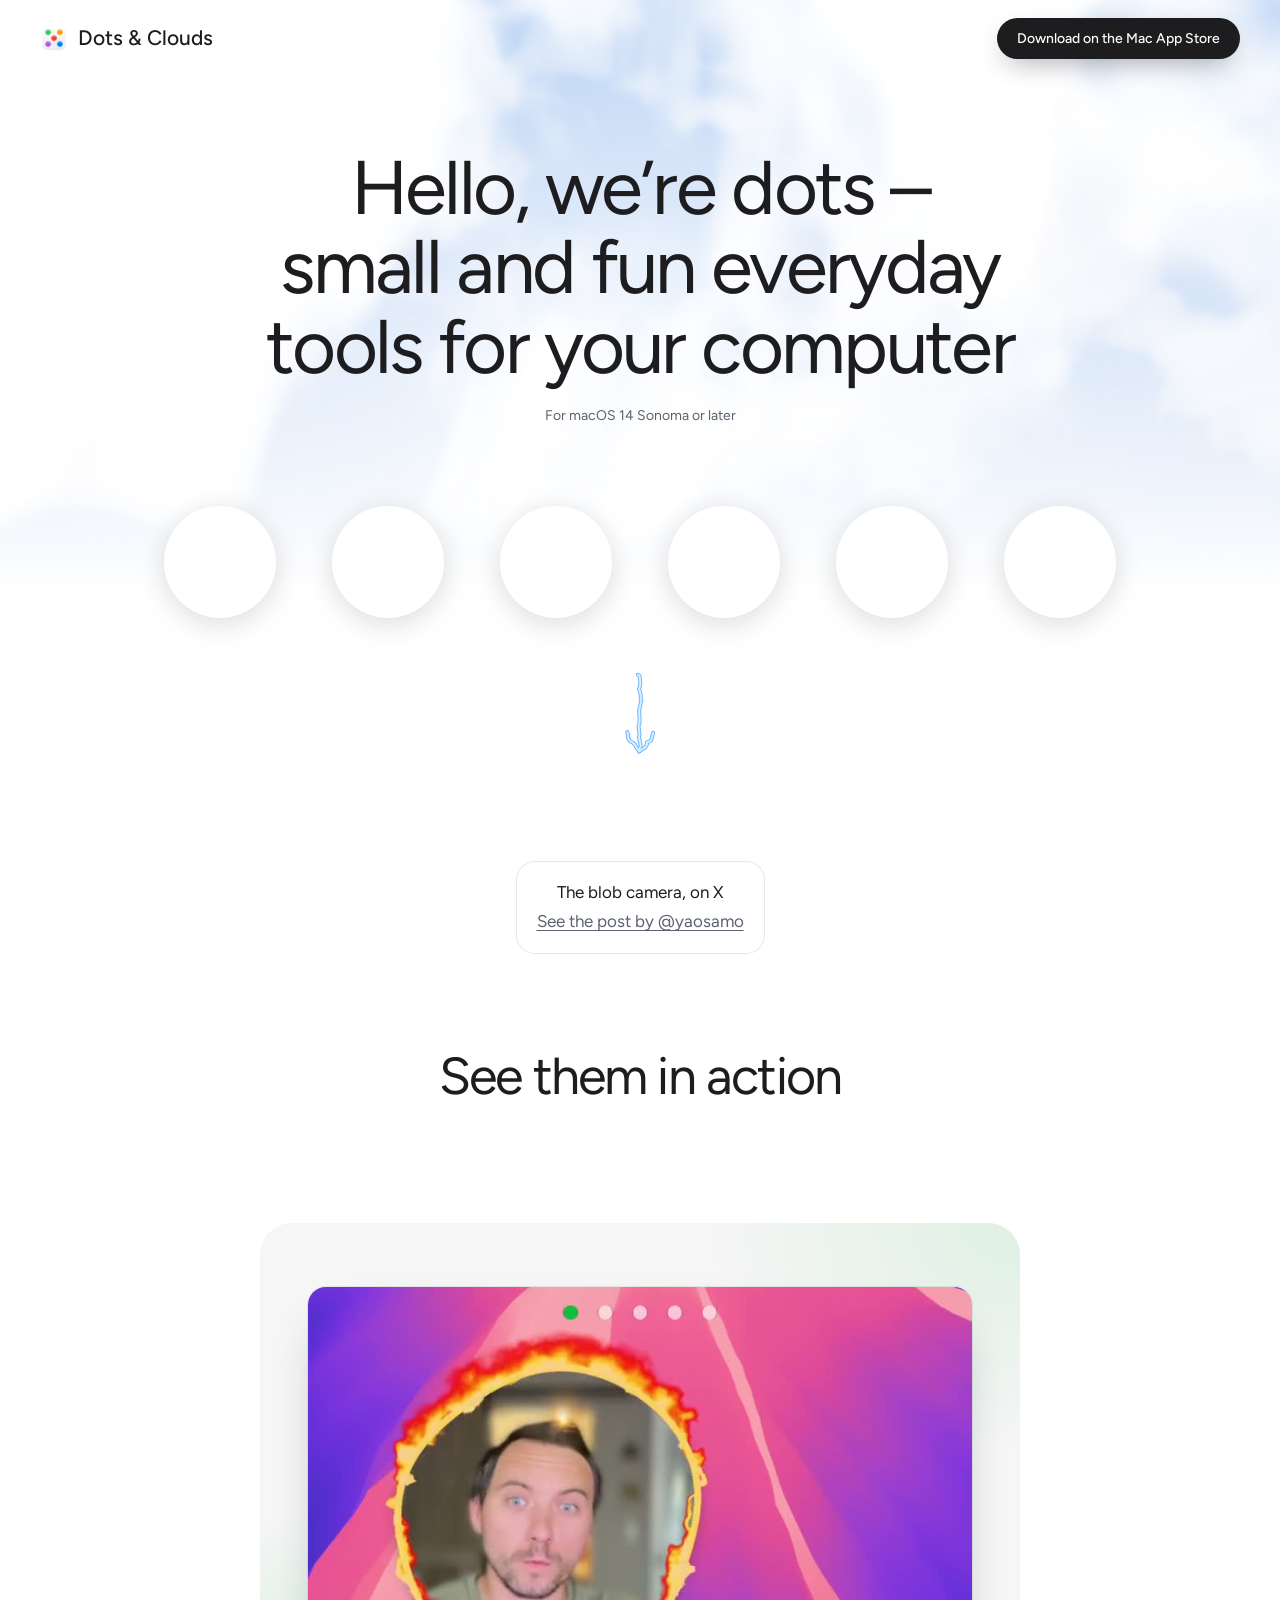
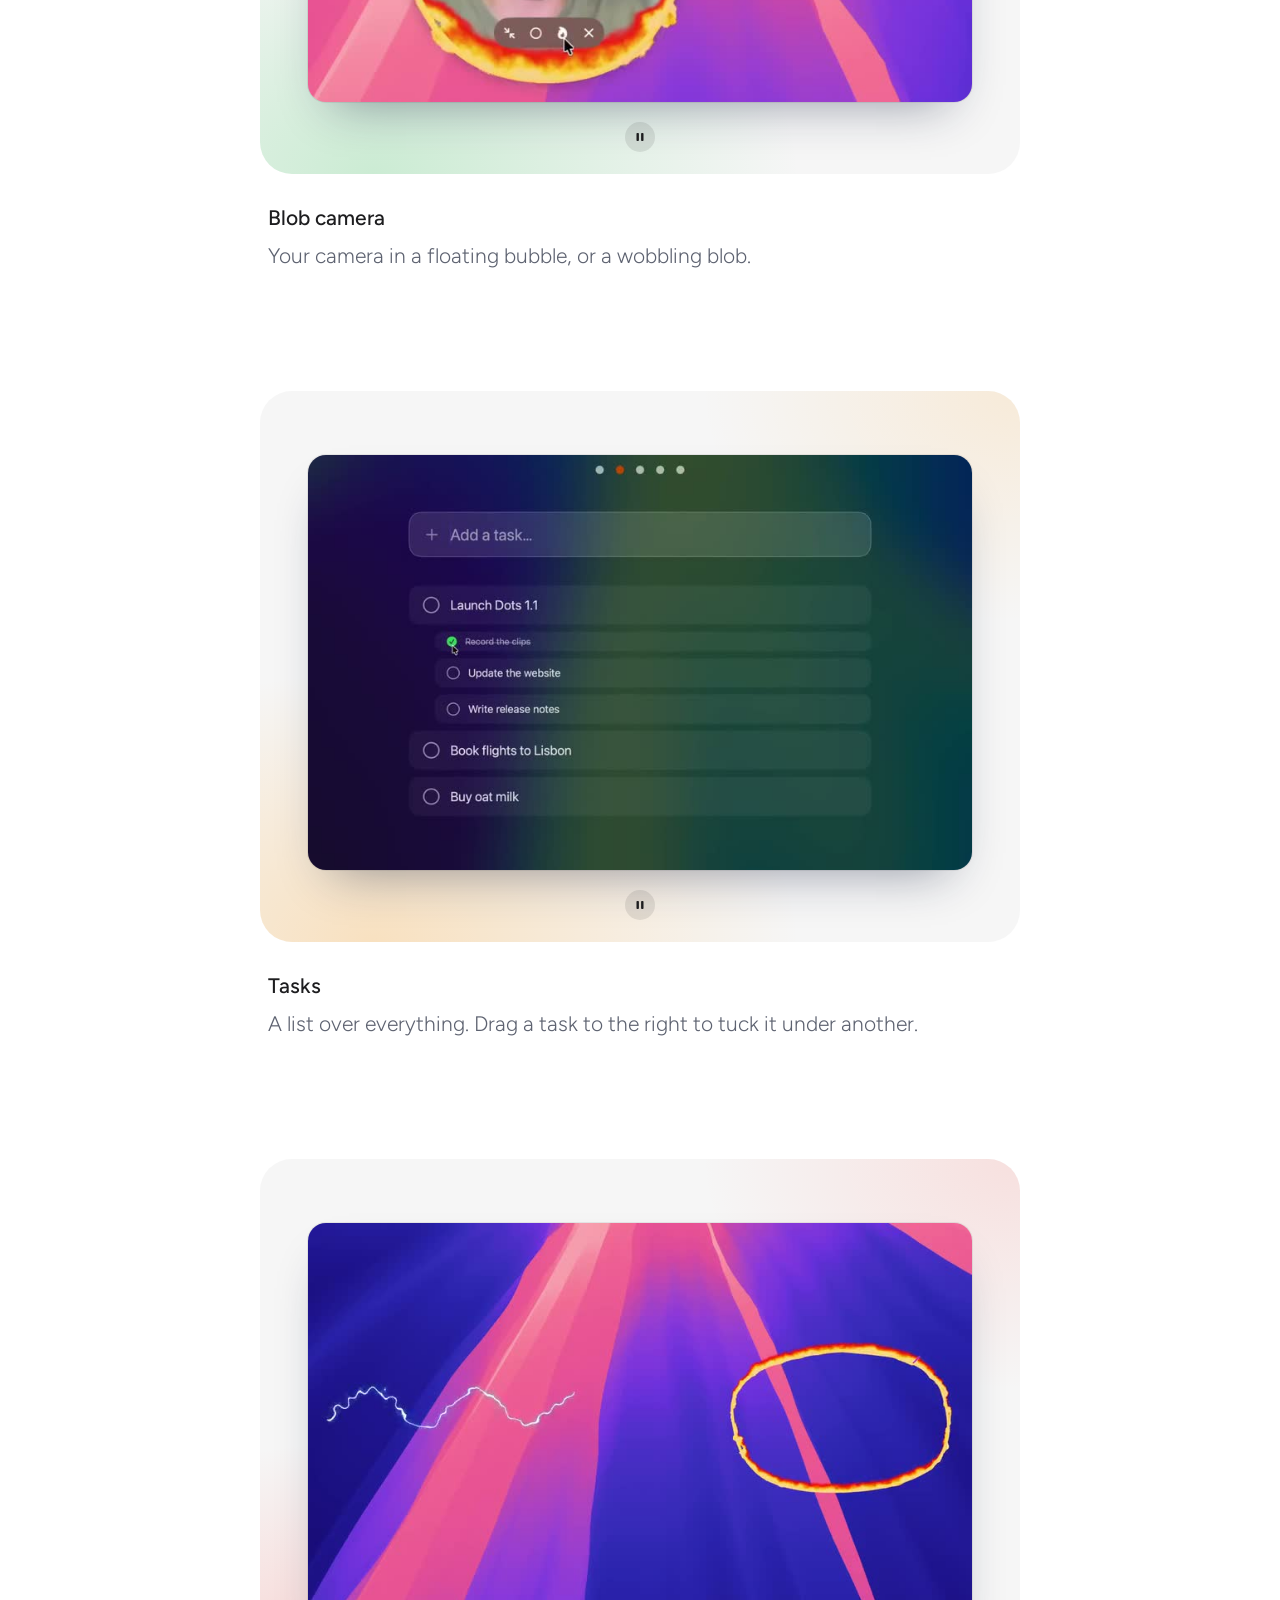
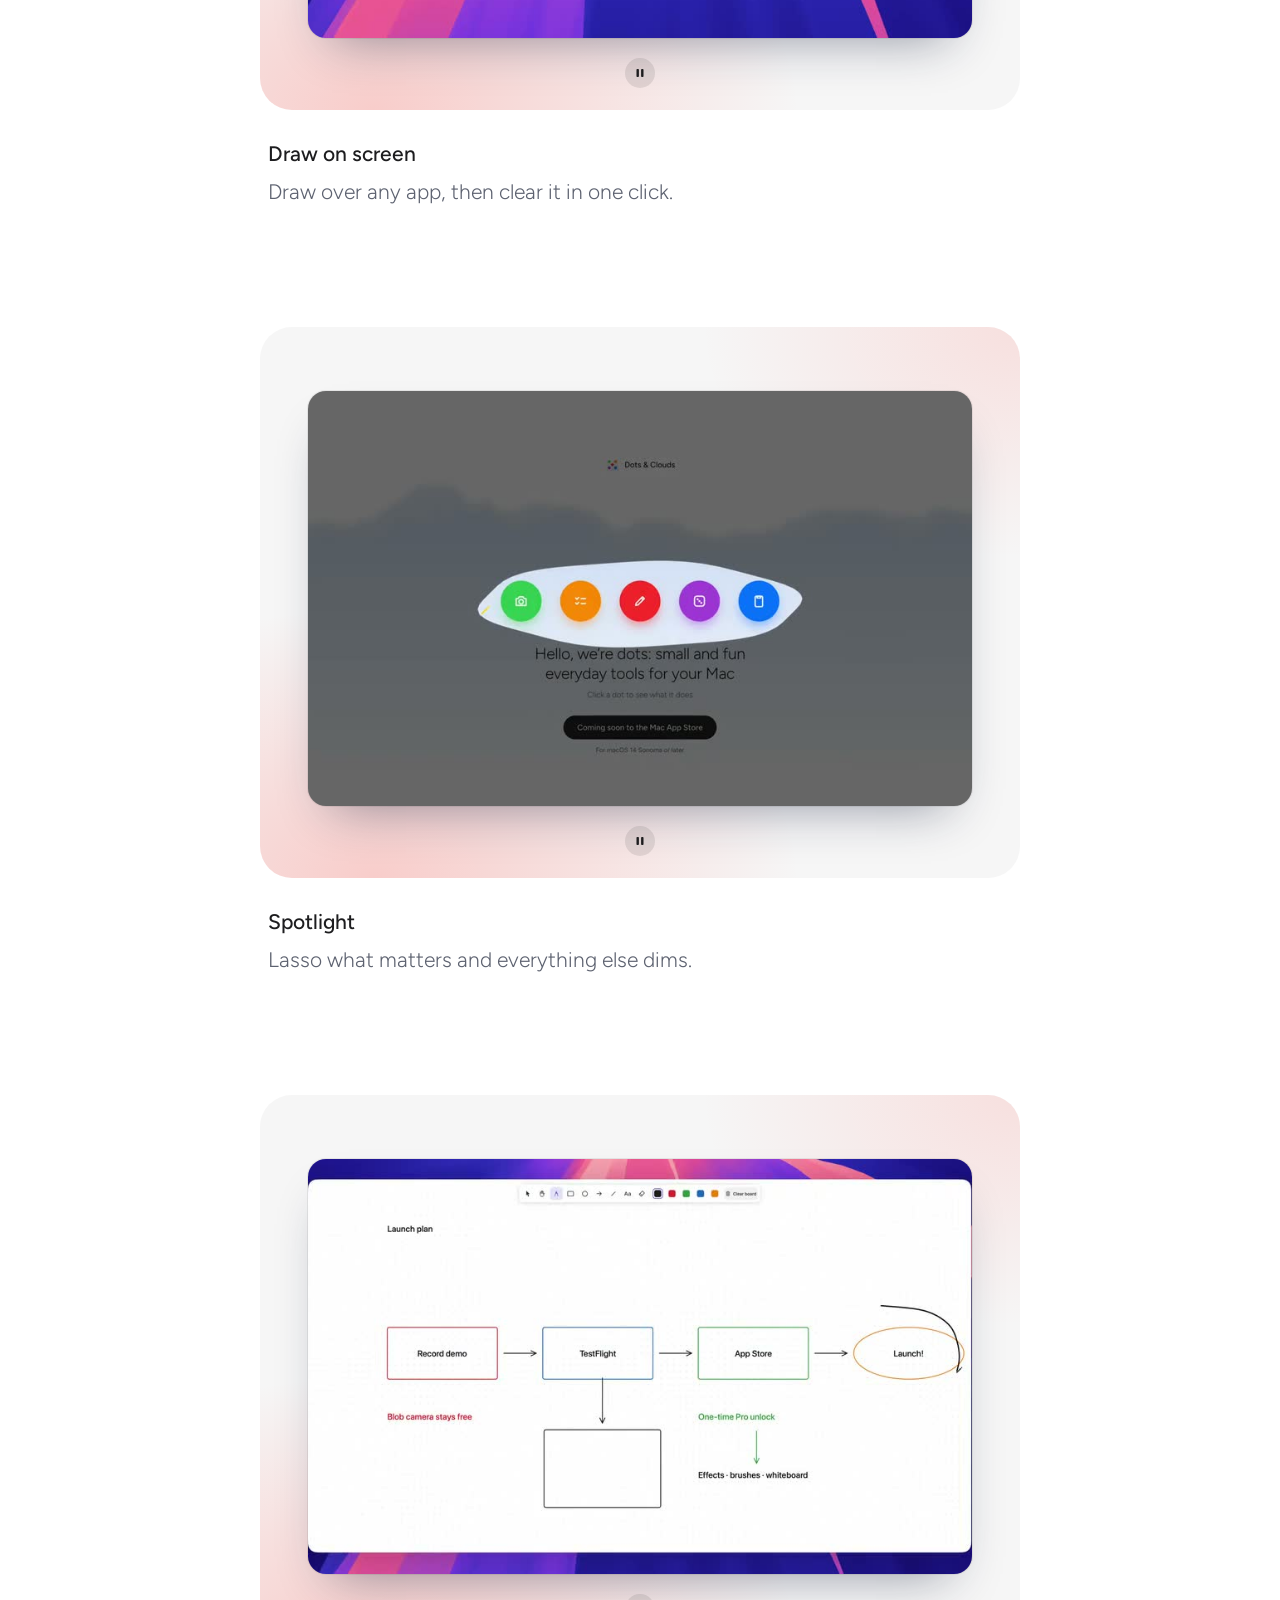
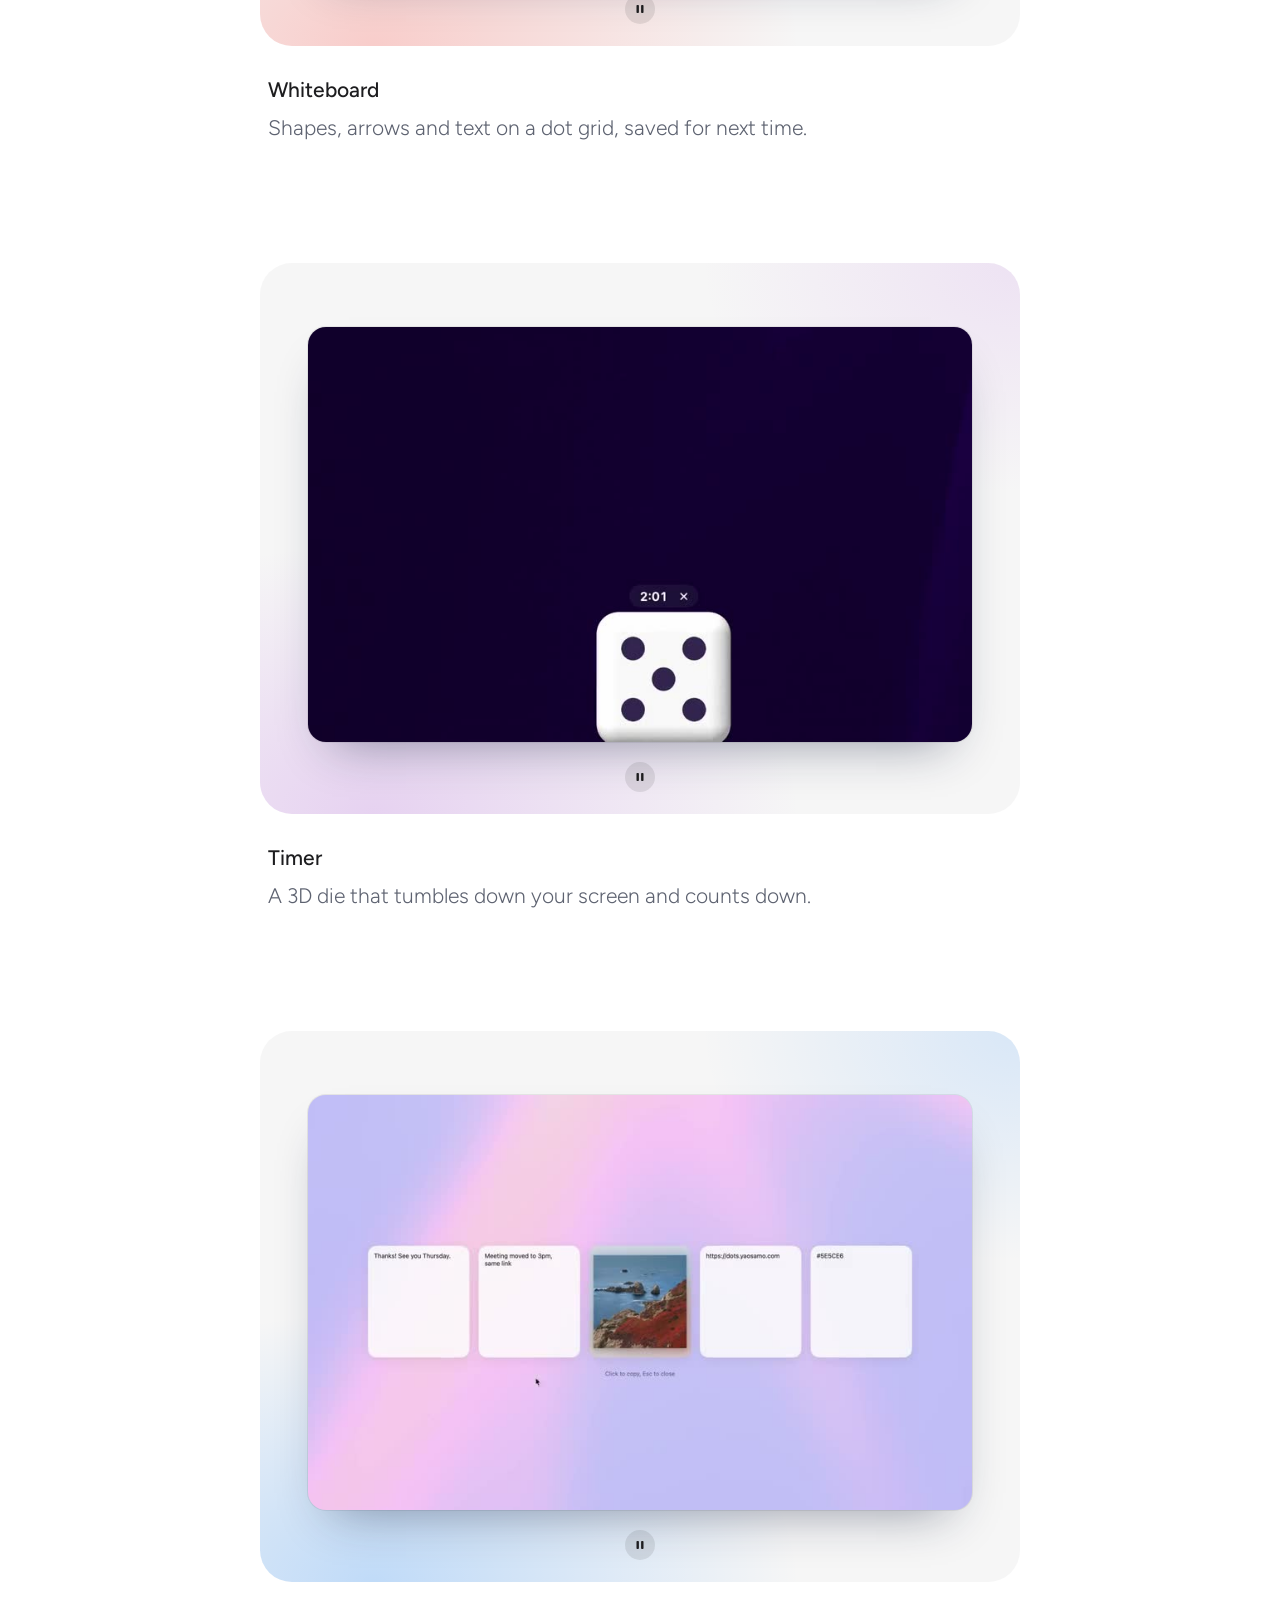
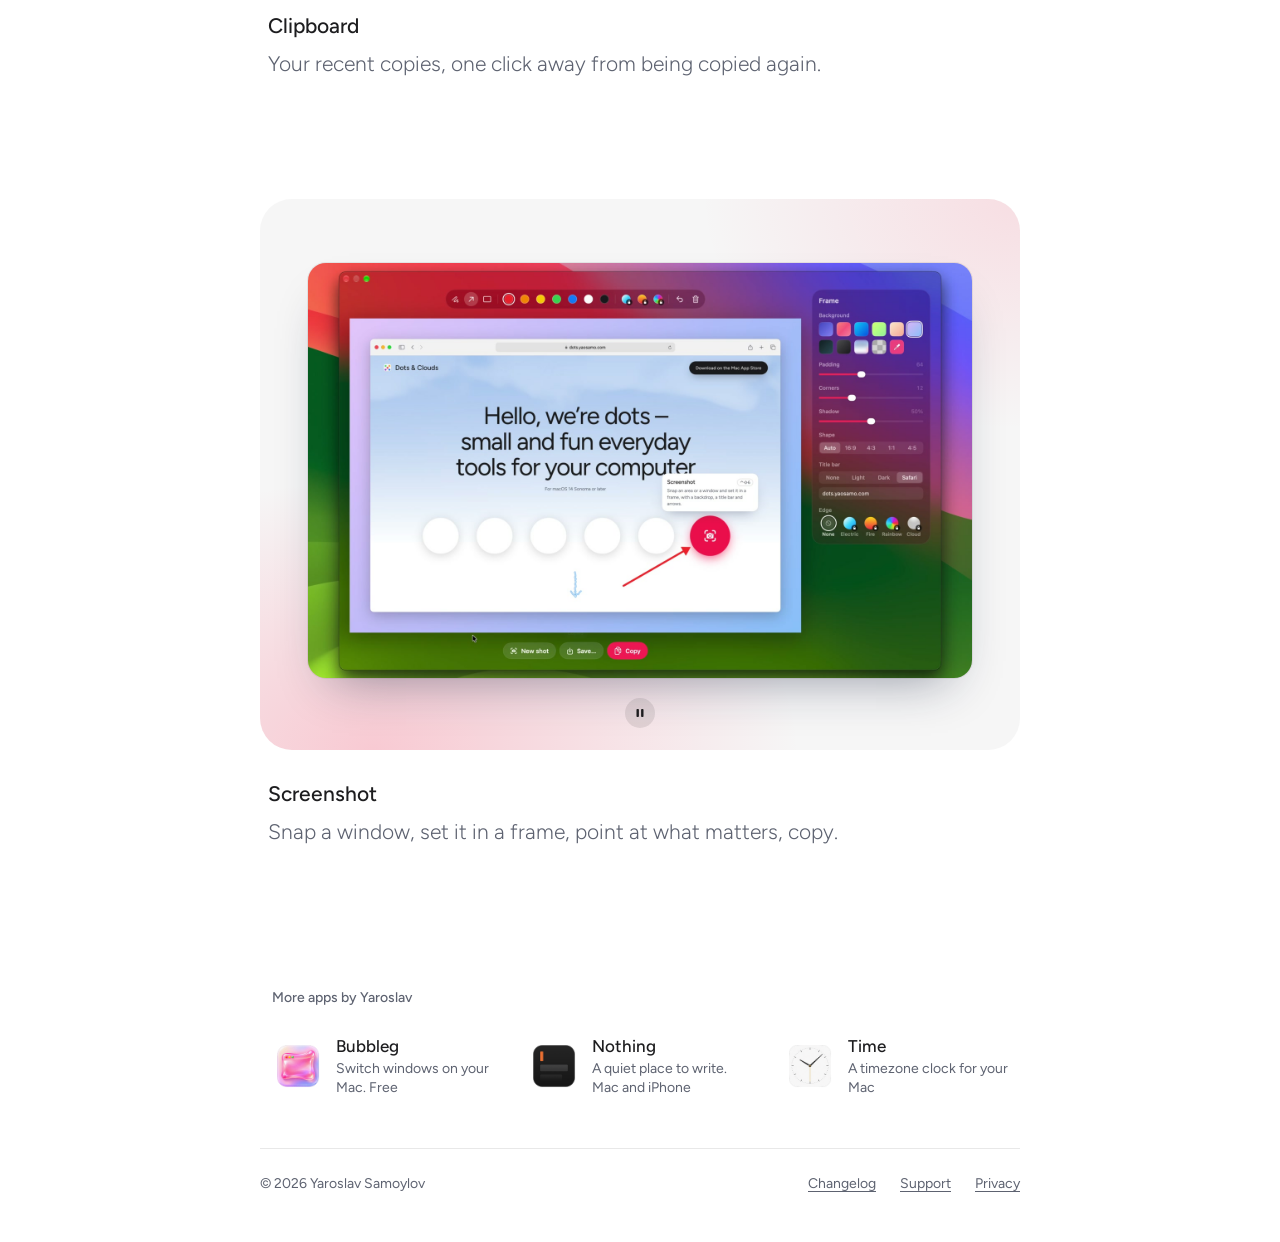
==== commit caee16db: "Site: my other apps above the footer Co-Authored-By: Claude Opus 5.5 (1M context) <noreply@anthropic" ====
--- a/site/index.html
+++ b/site/index.html
@@ -153,6 +153,15 @@
 
   </main>
 
+  <section class="more-apps" aria-labelledby="more-apps-title">
+    <h2 id="more-apps-title">More apps by Yaroslav</h2>
+    <ul>
+      <li><a href="https://bubbleg.yaosamo.com"><img src="apps/bubbleg.png" alt="" width="52" height="52"><span><b>Bubbleg</b><small>Switch windows on your Mac. Free</small></span></a></li>
+      <li><a href="https://nothing.yaosamo.com"><img src="apps/nothing.png" alt="" width="52" height="52"><span><b>Nothing</b><small>A quiet place to write. Mac and iPhone</small></span></a></li>
+      <li><a href="https://apps.apple.com/us/app/yaosamo-time-timezone-clock/id6759643546"><img src="apps/time.png" alt="" width="52" height="52"><span><b>Time</b><small>A timezone clock for your Mac</small></span></a></li>
+    </ul>
+  </section>
+
   <footer>
     <span>© 2026 Yaroslav Samoylov</span>
     <span class="spacer"></span>
--- a/site/styles.css
+++ b/site/styles.css
@@ -238,6 +238,19 @@
 
 footer { width: min(100% - 32px, 760px); margin: 140px auto 0; padding: 24px 0 48px; display: flex; flex-wrap: wrap; gap: 8px 24px; color: var(--ink-soft); font-size: var(--step--1); border-top: 1px solid color-mix(in srgb, var(--ink) 10%, transparent); }
 footer .spacer { flex: 1; }
+
+/* My other apps, just above the footer: icon, name and what it is, three across. */
+.more-apps { width: min(100% - 32px, 760px); margin: 140px auto 0; }
+.more-apps + footer { margin-top: 40px; }
+.more-apps h2 { margin: 0 0 16px; padding: 0 12px; font-size: var(--step--1); font-weight: 500; color: var(--ink-soft); }
+.more-apps ul { display: grid; grid-template-columns: repeat(3, 1fr); gap: 8px; margin: 0; padding: 0; list-style: none; }
+.more-apps a { display: flex; align-items: center; gap: 12px; padding: 10px 12px; border-radius: 16px; color: var(--ink); text-decoration: none; transition: background 0.15s; }
+.more-apps a:hover { background: color-mix(in srgb, var(--ink) 6%, transparent); }
+.more-apps a:focus-visible { outline: 2px solid var(--focus); outline-offset: 2px; }
+.more-apps img { width: 52px; height: 52px; flex: none; }
+.more-apps b { display: block; font-weight: 500; }
+.more-apps small { display: block; font-size: var(--step--1); line-height: 1.35; color: var(--ink-soft); }
+@media (max-width: 680px) { .more-apps ul { grid-template-columns: 1fr; } }
 
 /* Privacy and Support: one readable column. */
 .page { width: min(100% - 32px, 640px); margin: 0 auto; padding: 56px 0 0; }
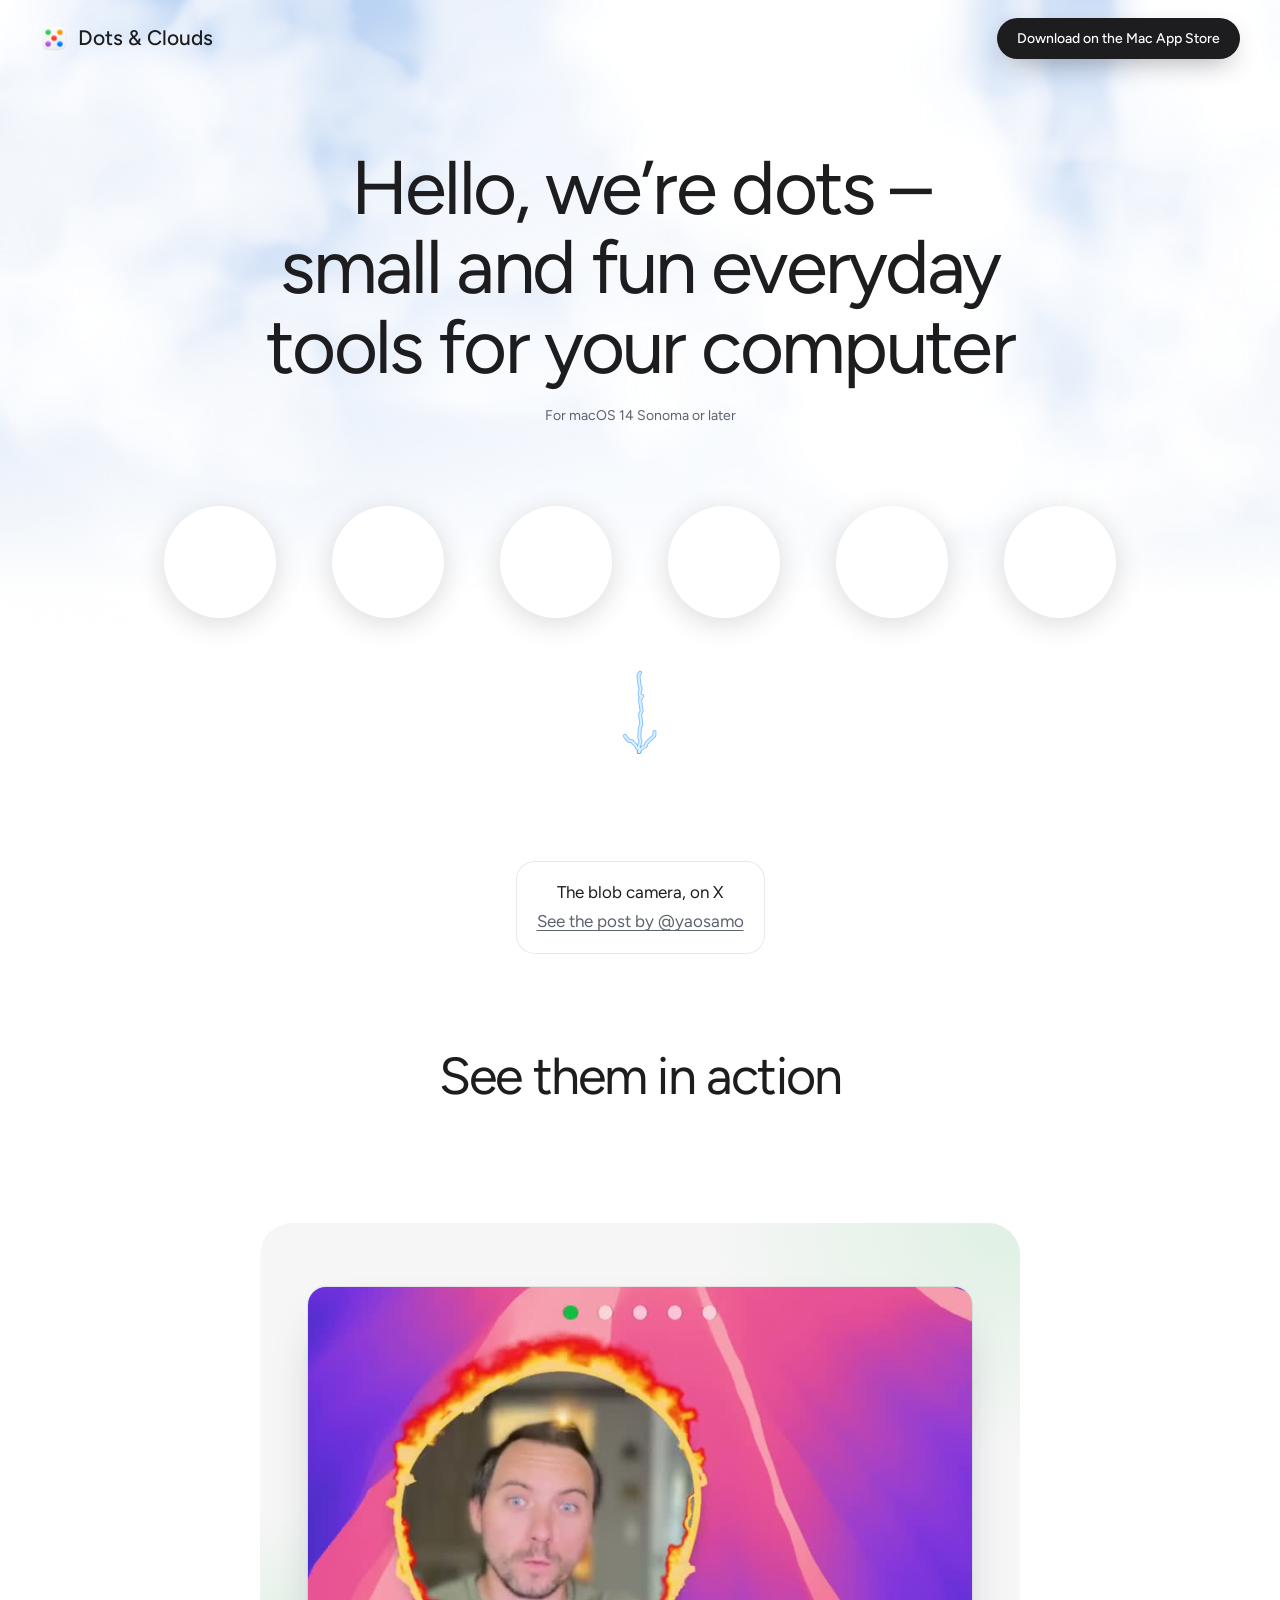
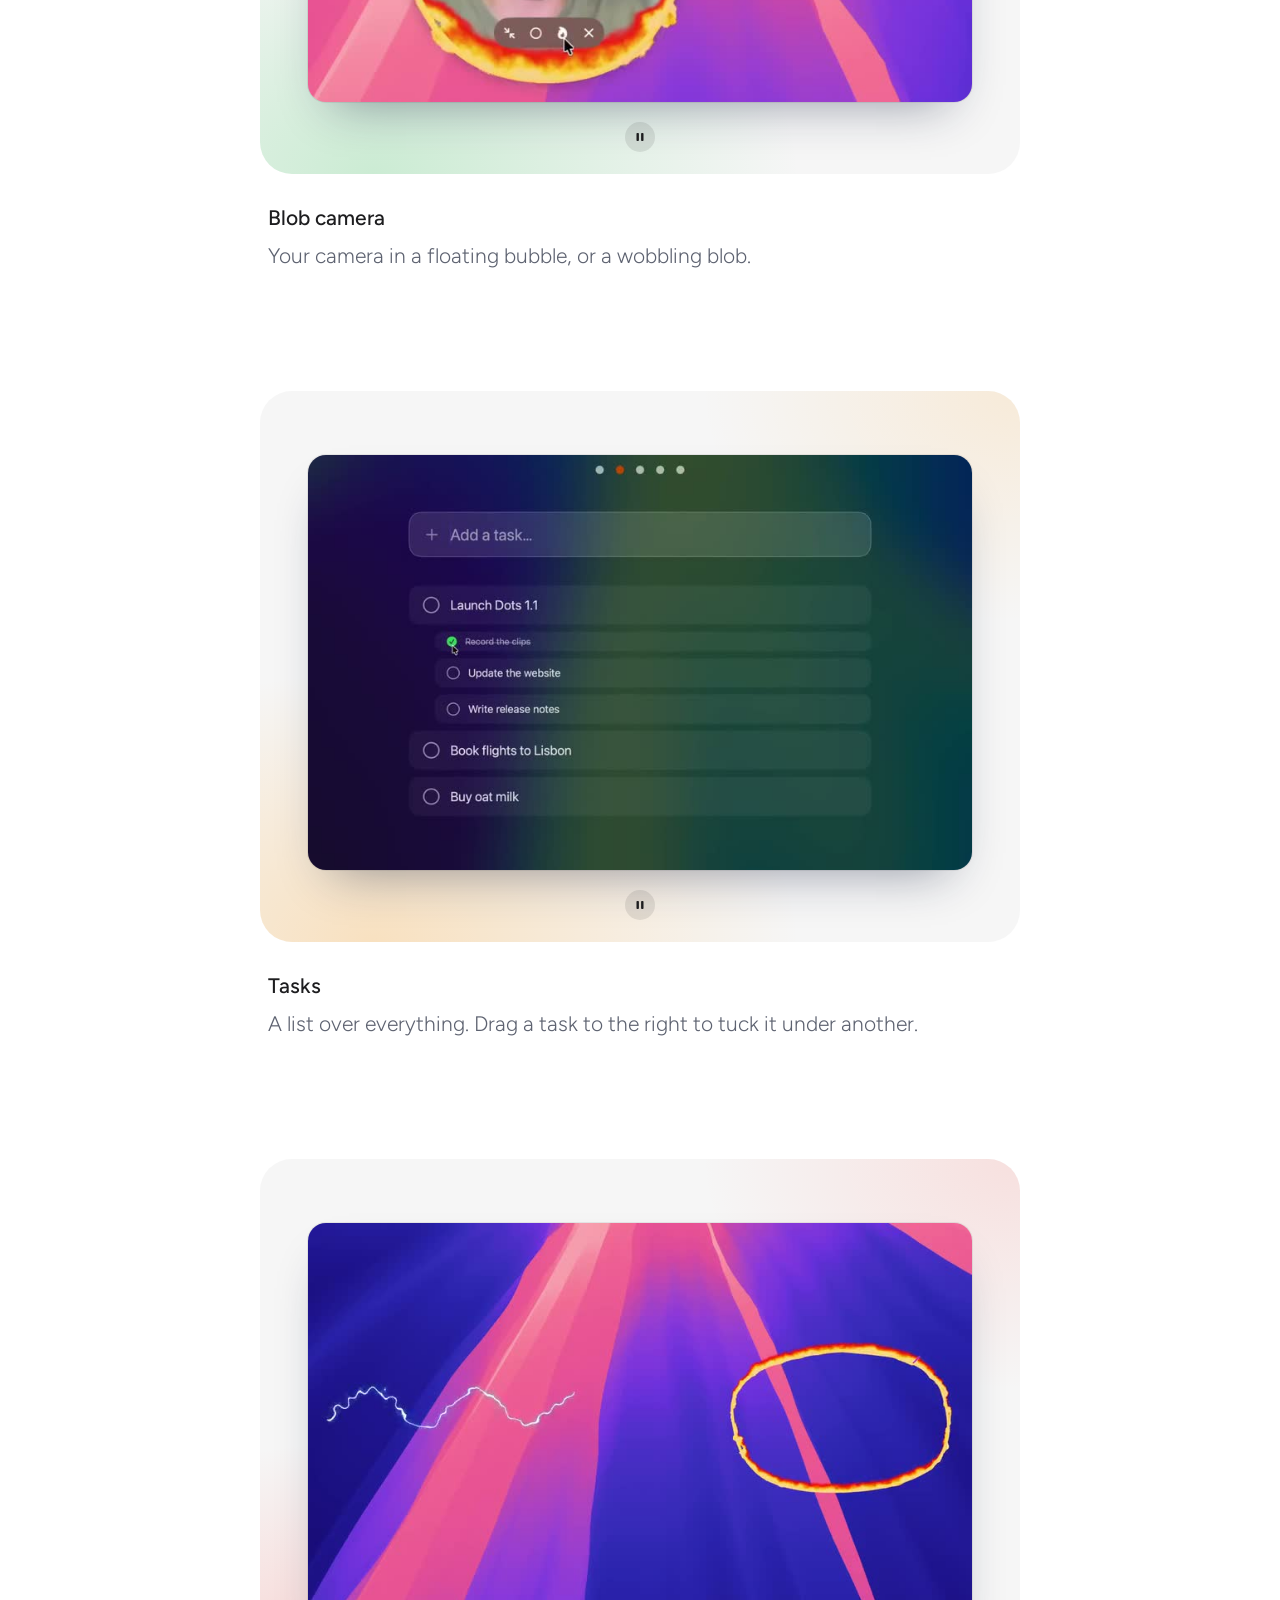
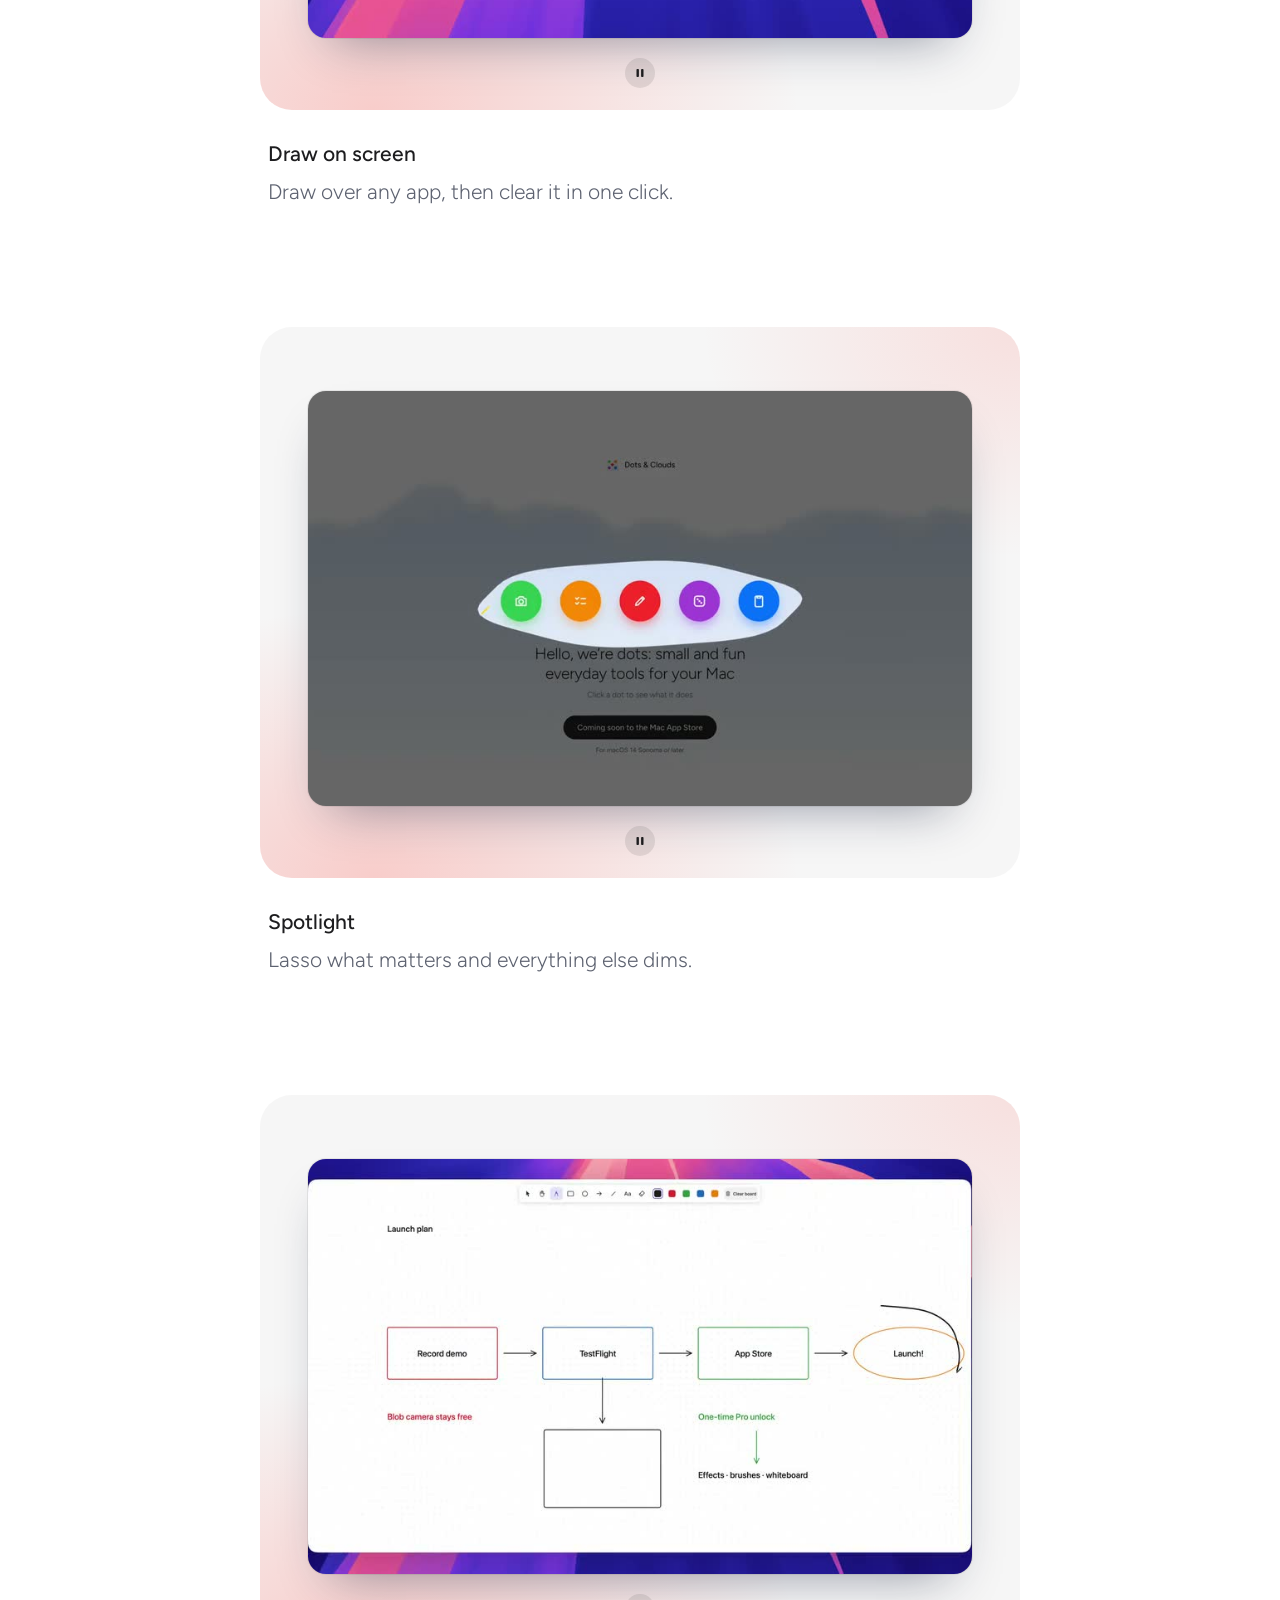
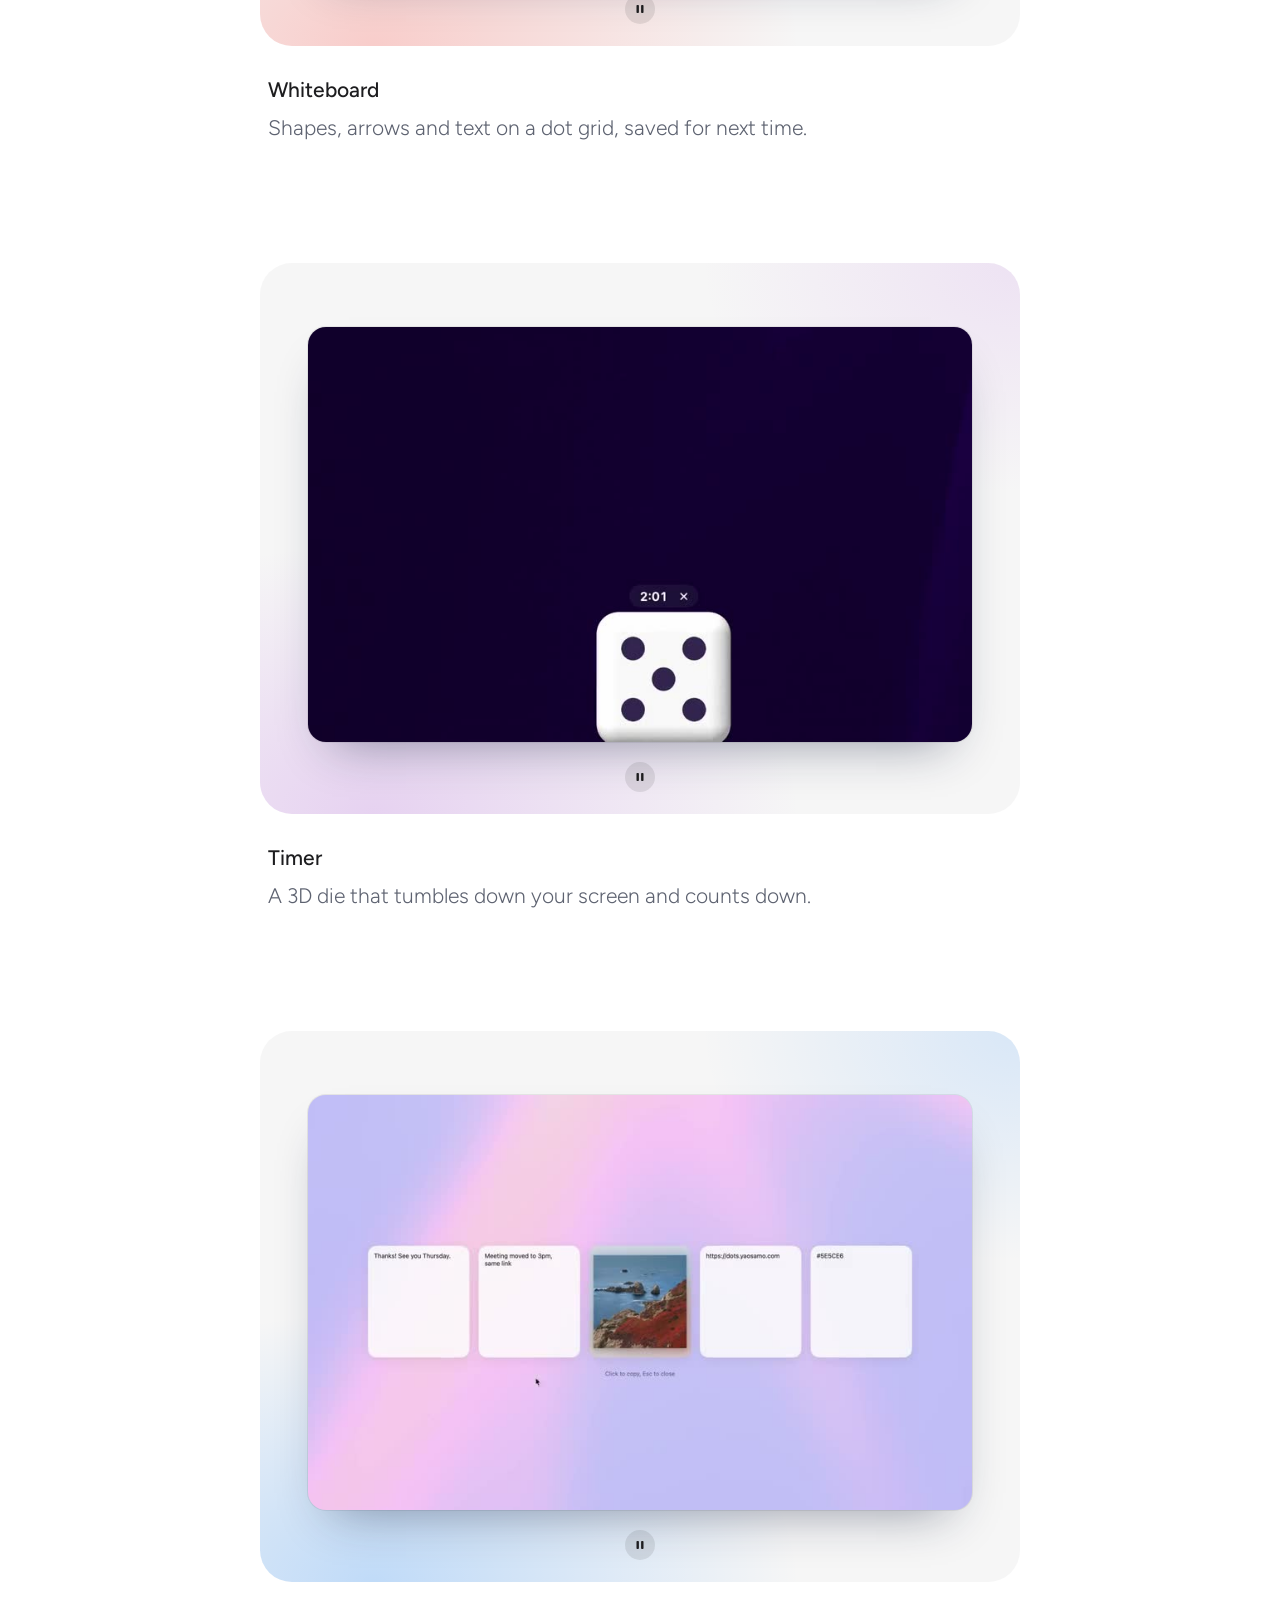
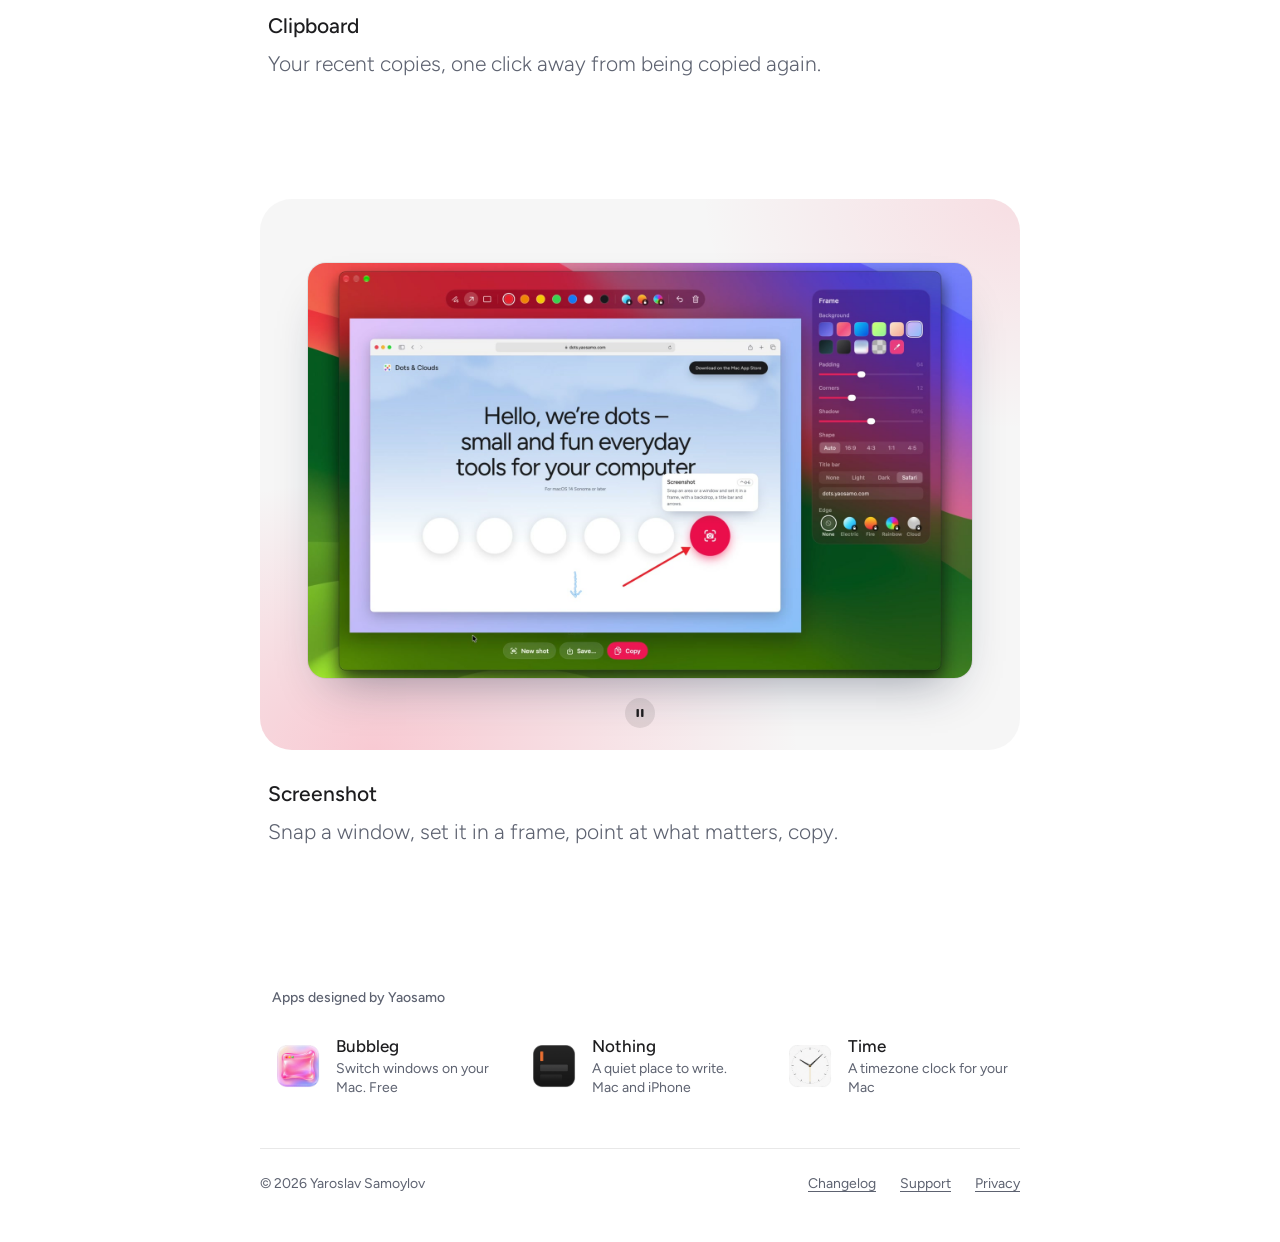
==== commit af057703: "Site: Apps designed by Yaosamo, as on yaosamo.com Co-Authored-By: Claude Opus 5.5 (1M context) <nore" ====
--- a/site/index.html
+++ b/site/index.html
@@ -154,7 +154,7 @@
   </main>
 
   <section class="more-apps" aria-labelledby="more-apps-title">
-    <h2 id="more-apps-title">More apps by Yaroslav</h2>
+    <h2 id="more-apps-title">Apps designed by Yaosamo</h2>
     <ul>
       <li><a href="https://bubbleg.yaosamo.com"><img src="apps/bubbleg.png" alt="" width="52" height="52"><span><b>Bubbleg</b><small>Switch windows on your Mac. Free</small></span></a></li>
       <li><a href="https://nothing.yaosamo.com"><img src="apps/nothing.png" alt="" width="52" height="52"><span><b>Nothing</b><small>A quiet place to write. Mac and iPhone</small></span></a></li>
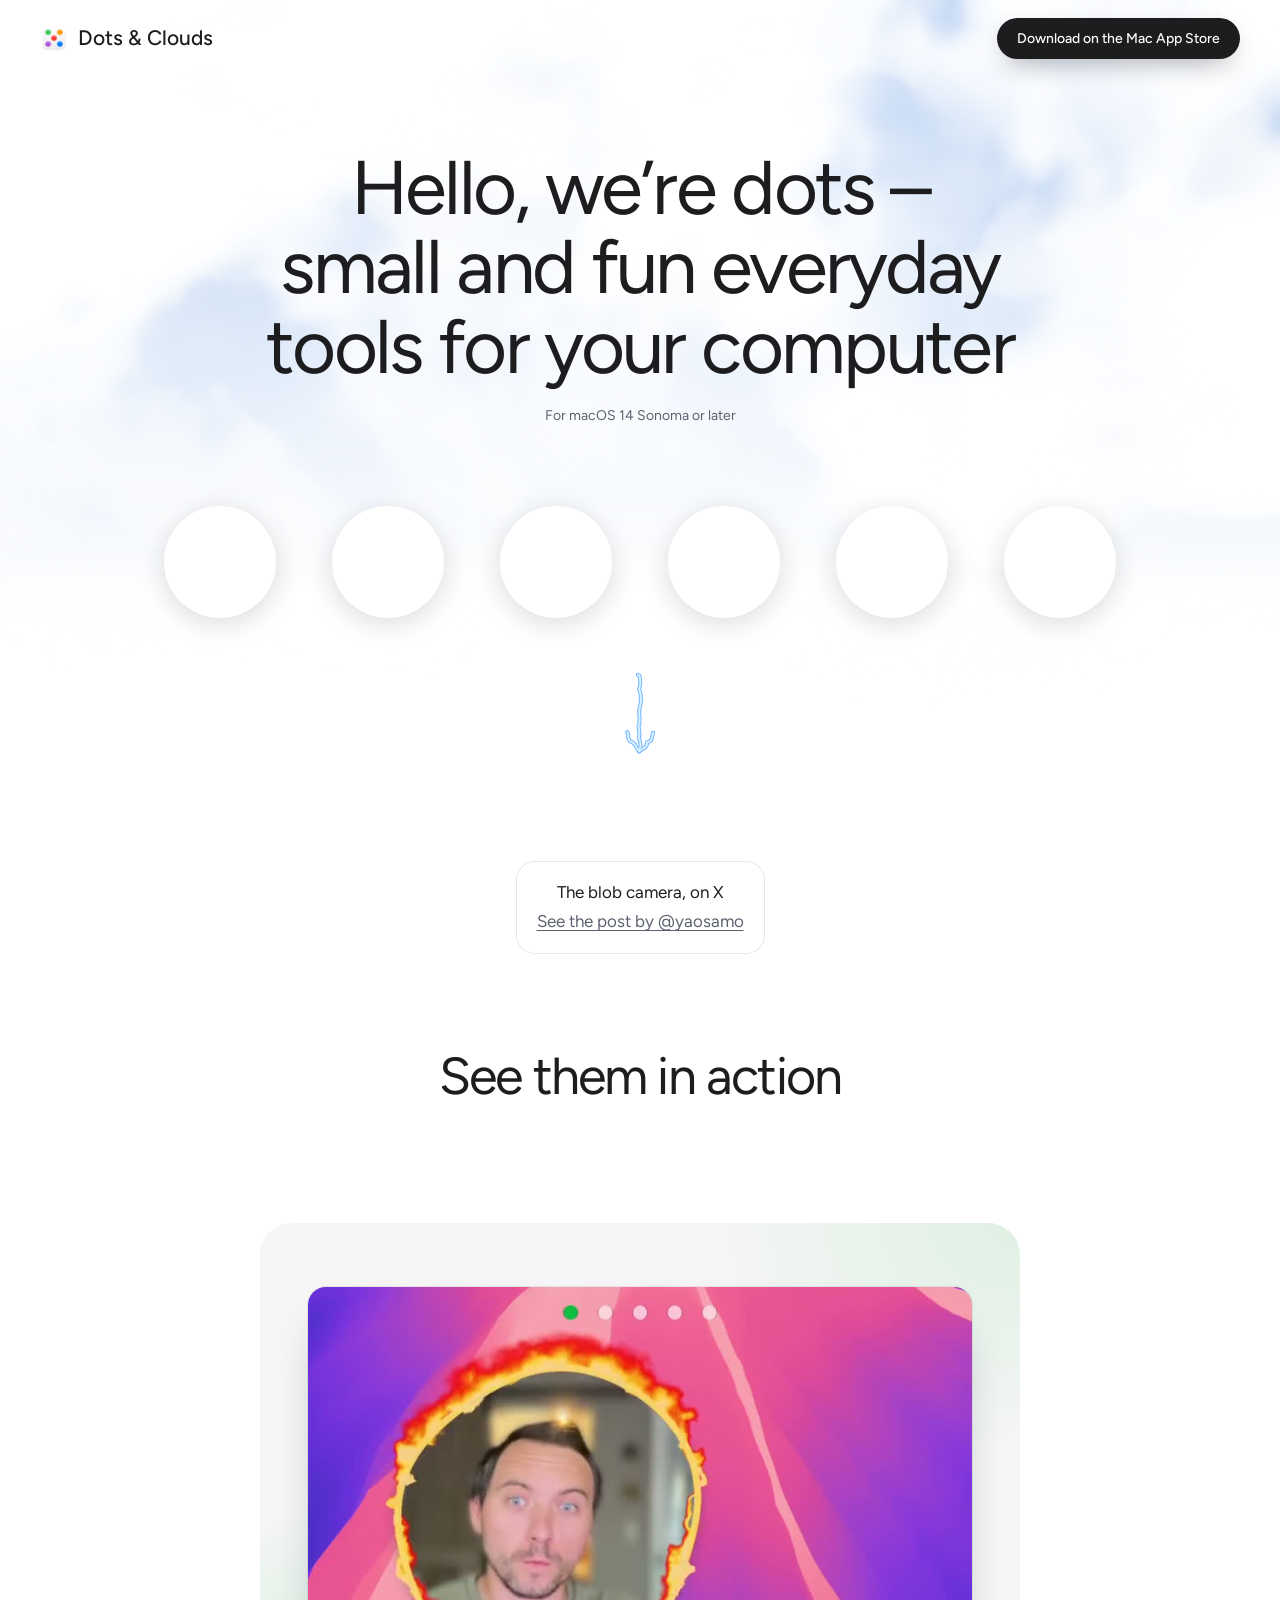
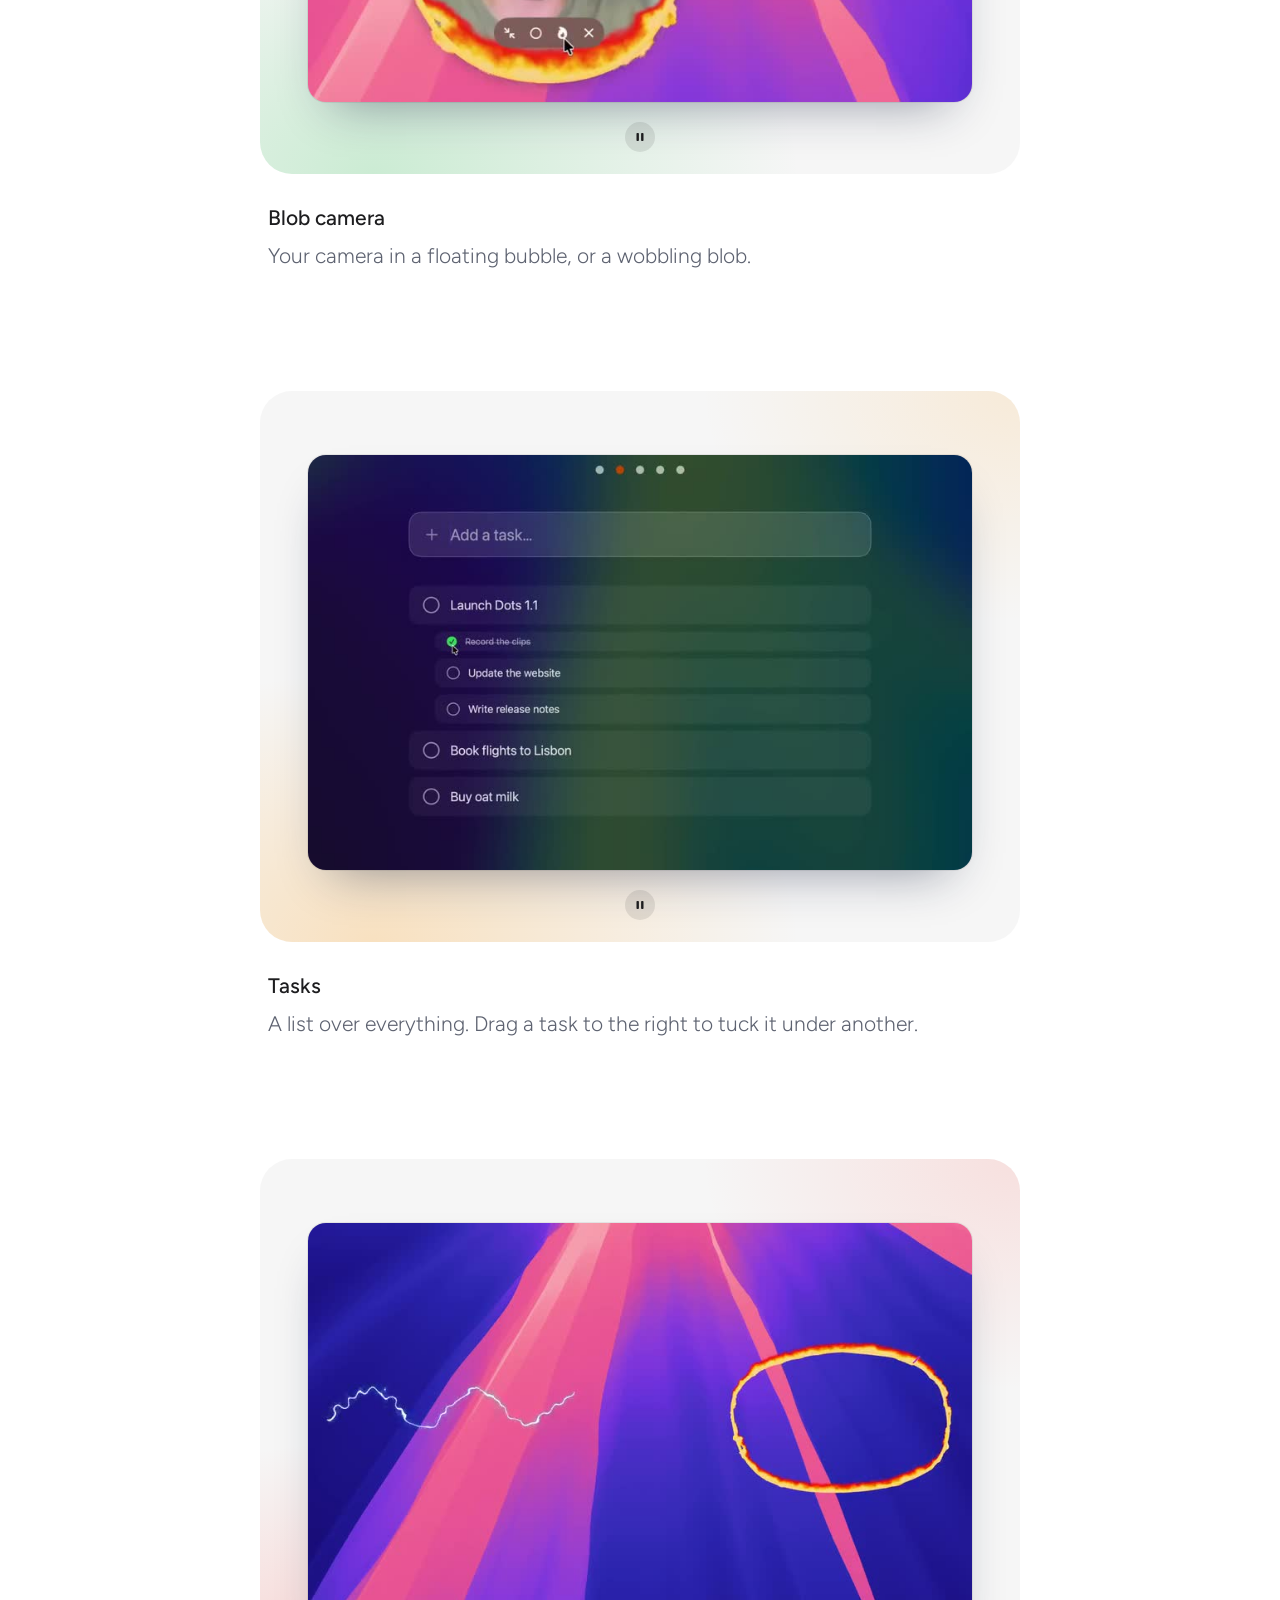
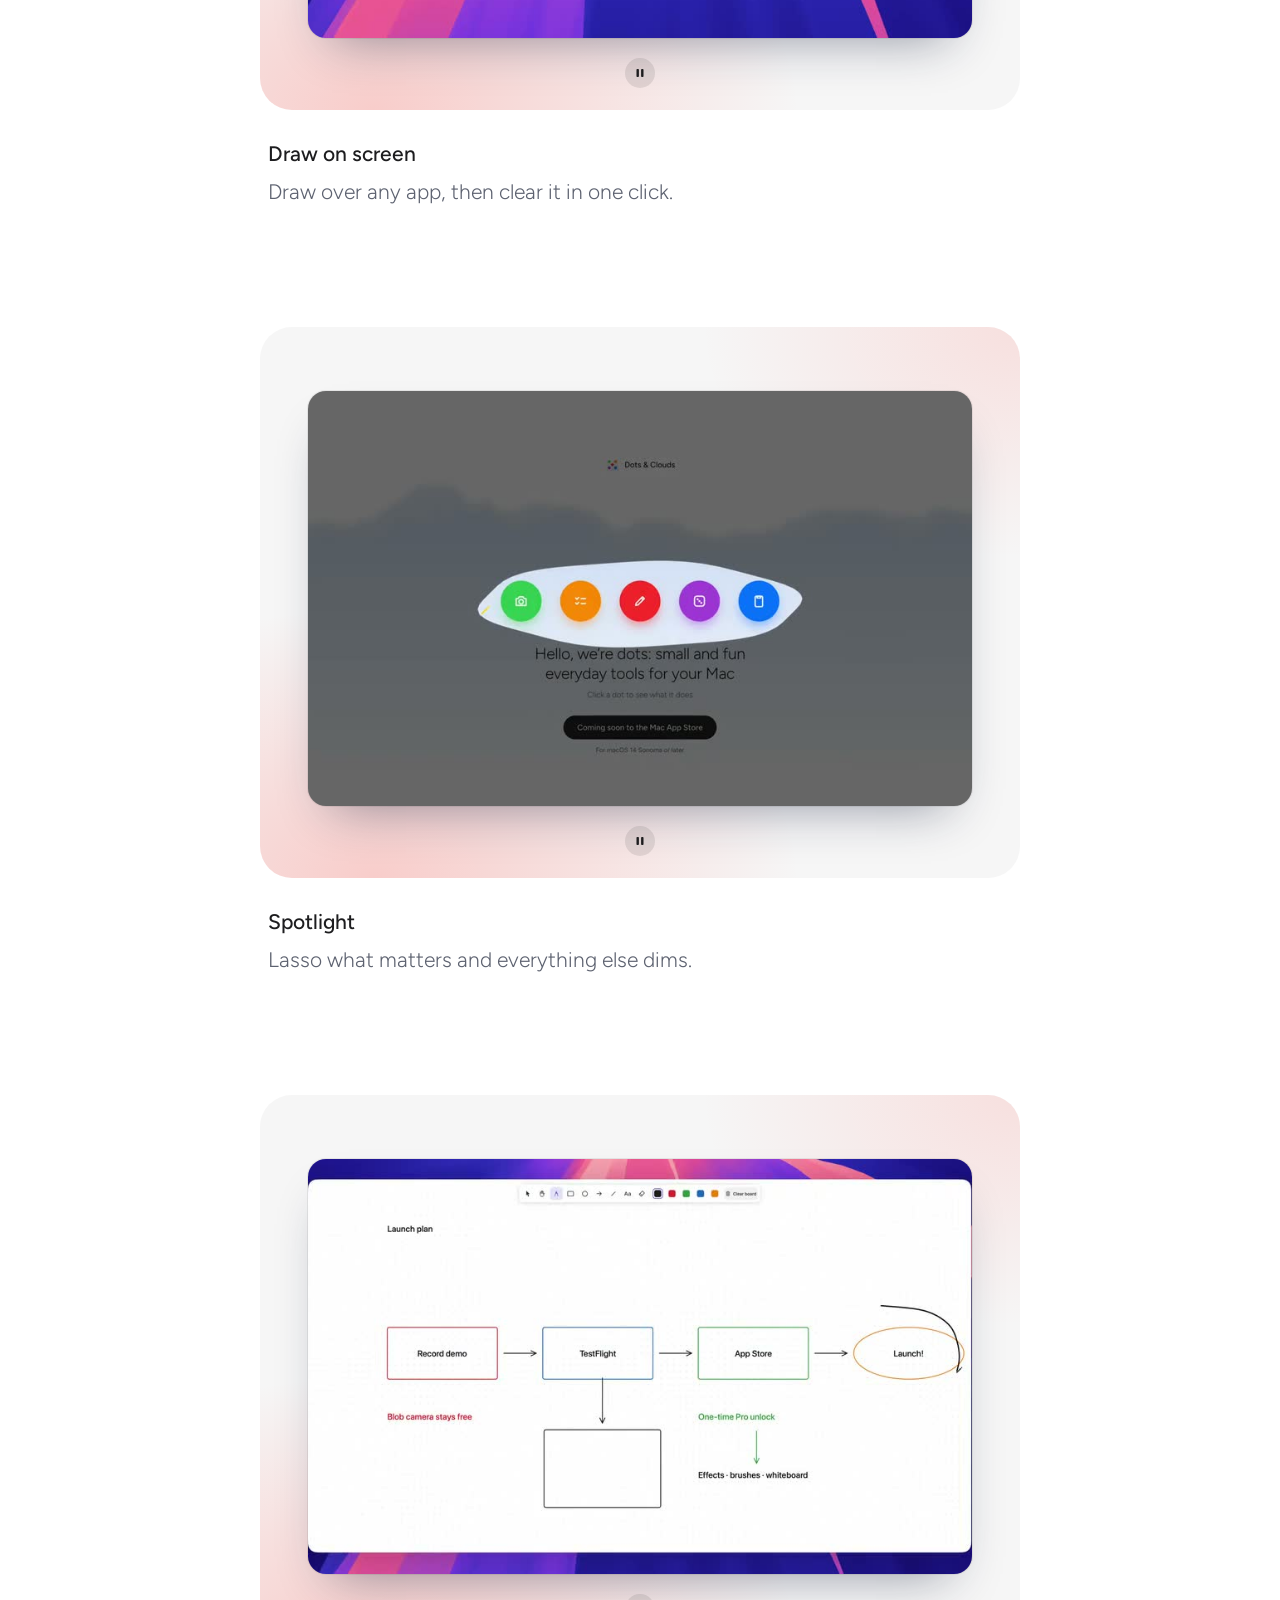
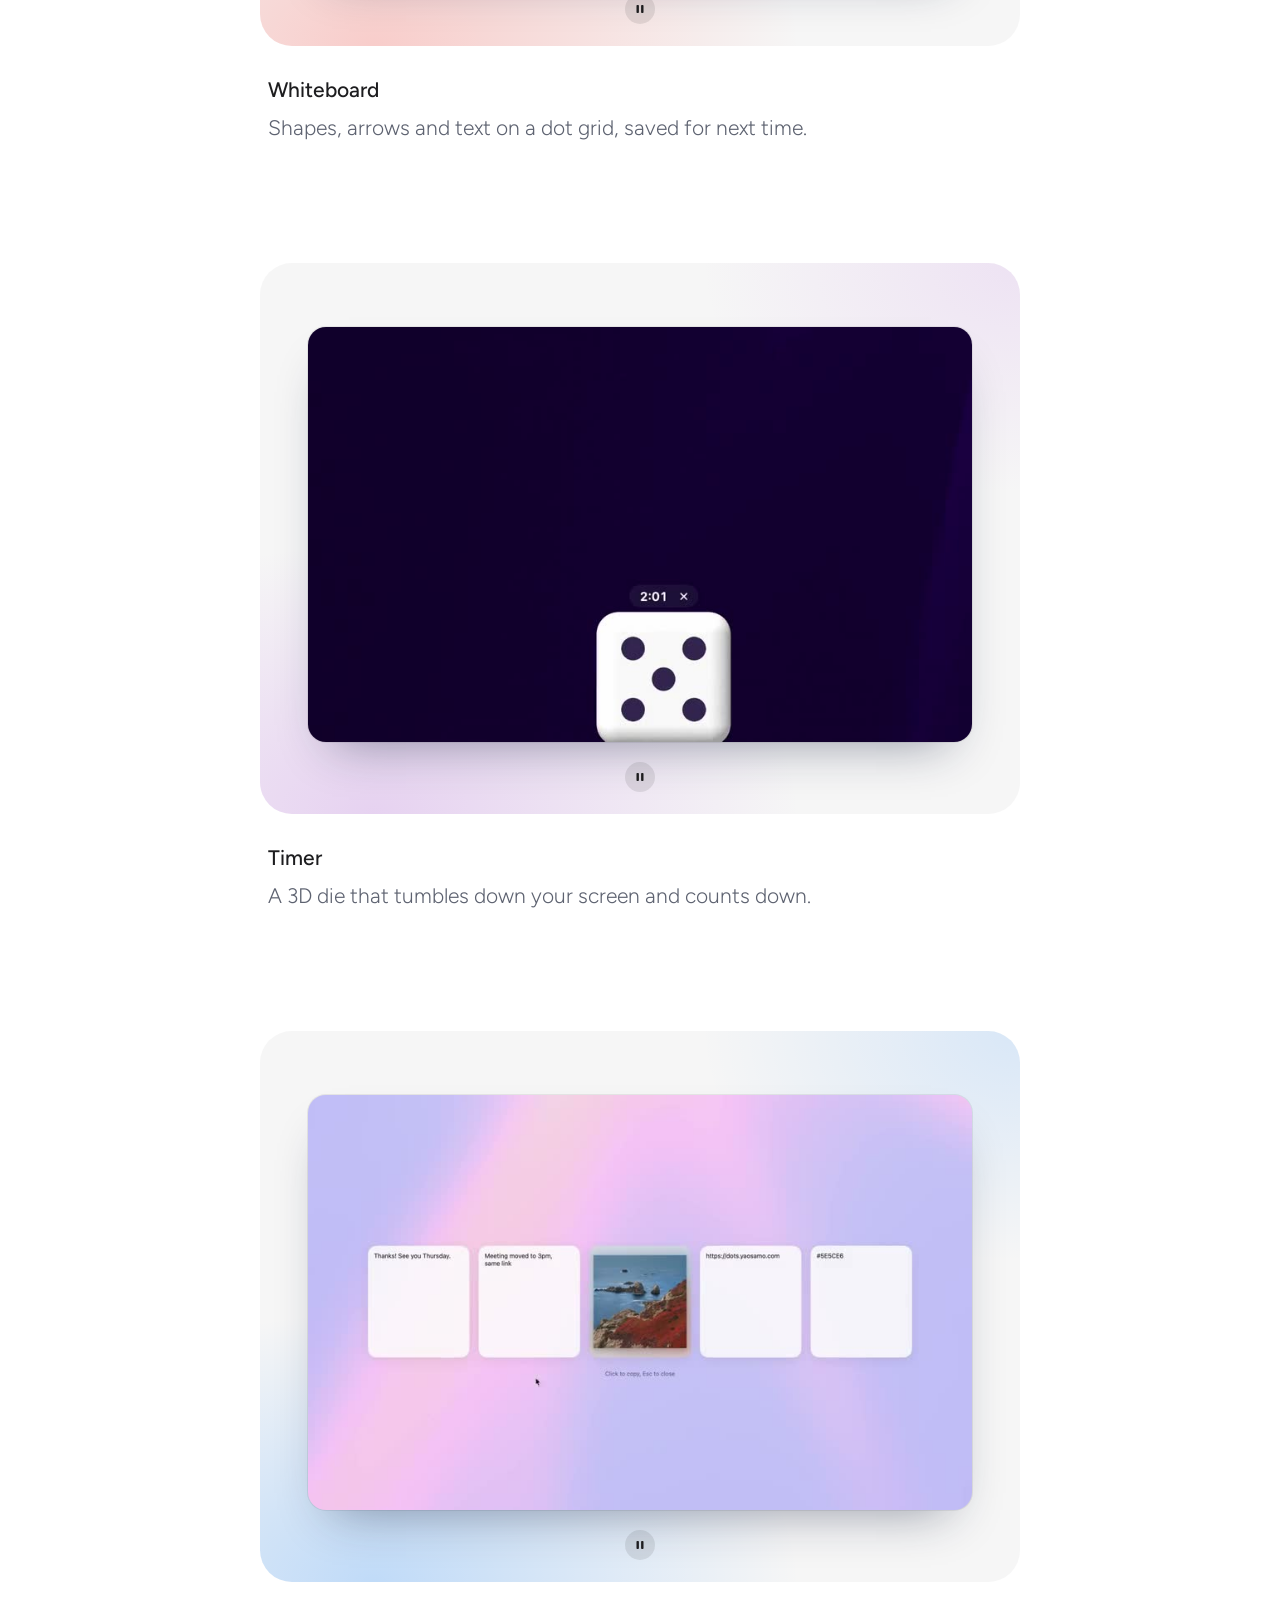
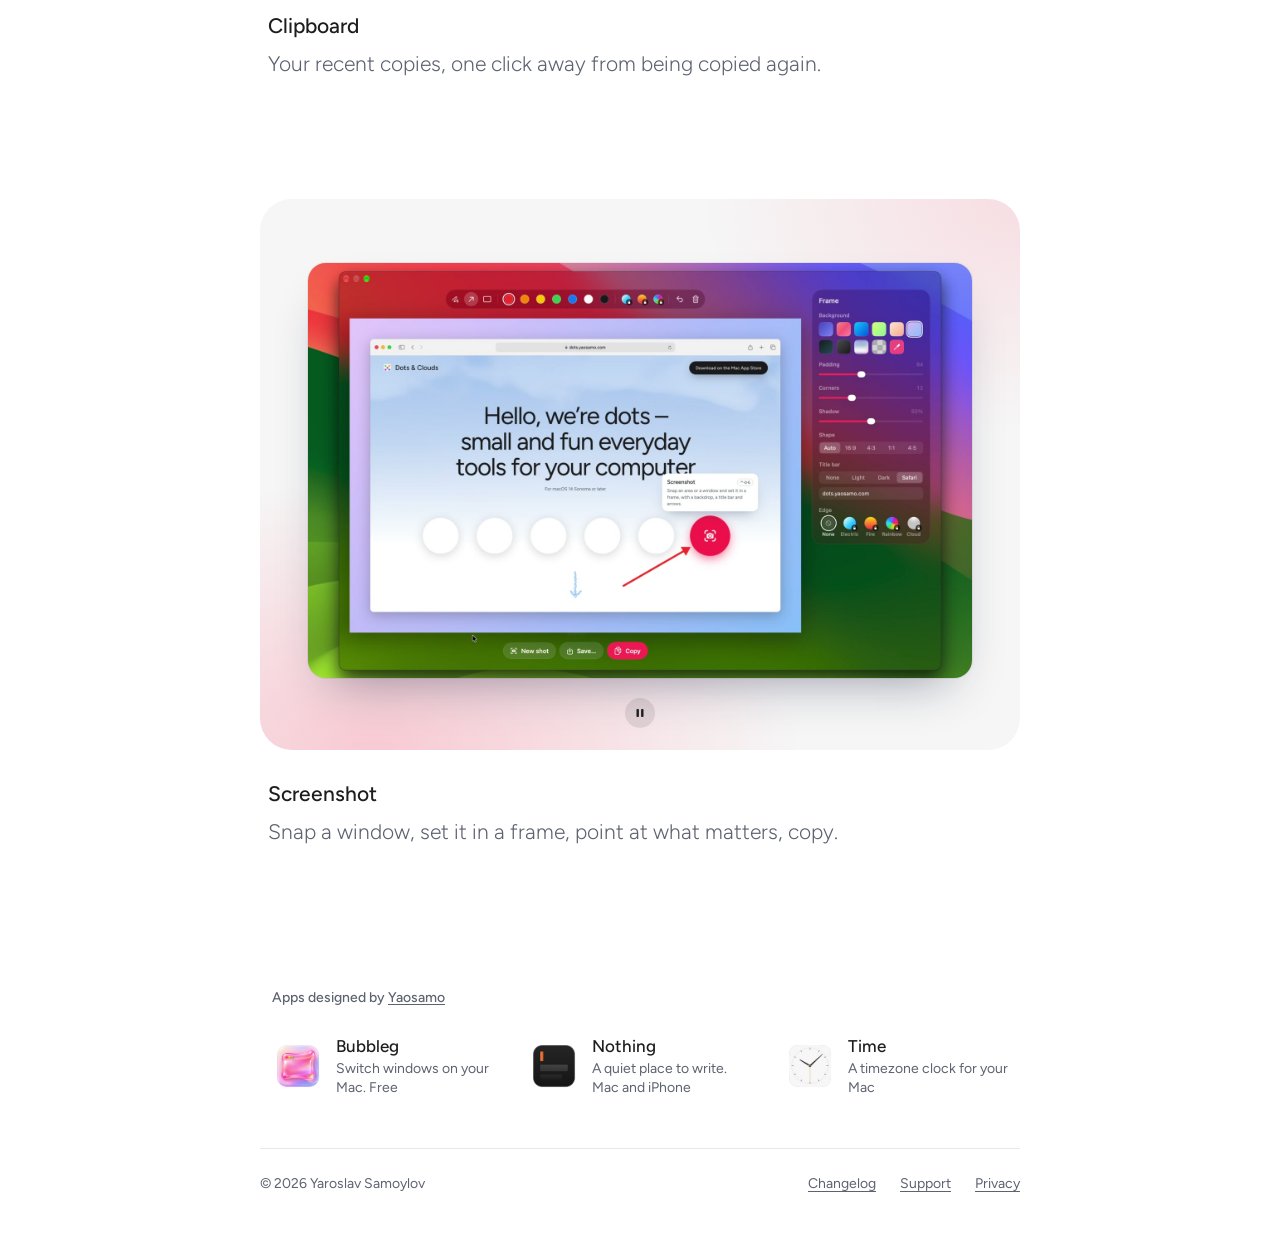
==== commit 12859596: "Site: Yaosamo links to yaosamo.com Co-Authored-By: Claude Opus 5.5 (1M context) <noreply@anthropic.c" ====
--- a/site/index.html
+++ b/site/index.html
@@ -154,7 +154,7 @@
   </main>
 
   <section class="more-apps" aria-labelledby="more-apps-title">
-    <h2 id="more-apps-title">Apps designed by Yaosamo</h2>
+    <h2 id="more-apps-title">Apps designed by <a href="https://yaosamo.com">Yaosamo</a></h2>
     <ul>
       <li><a href="https://bubbleg.yaosamo.com"><img src="apps/bubbleg.png" alt="" width="52" height="52"><span><b>Bubbleg</b><small>Switch windows on your Mac. Free</small></span></a></li>
       <li><a href="https://nothing.yaosamo.com"><img src="apps/nothing.png" alt="" width="52" height="52"><span><b>Nothing</b><small>A quiet place to write. Mac and iPhone</small></span></a></li>
--- a/site/styles.css
+++ b/site/styles.css
@@ -247,6 +247,8 @@
 .more-apps a { display: flex; align-items: center; gap: 12px; padding: 10px 12px; border-radius: 16px; color: var(--ink); text-decoration: none; transition: background 0.15s; }
 .more-apps a:hover { background: color-mix(in srgb, var(--ink) 6%, transparent); }
 .more-apps a:focus-visible { outline: 2px solid var(--focus); outline-offset: 2px; }
+.more-apps h2 a { display: inline; padding: 0; border-radius: 0; color: inherit; text-decoration: underline; text-underline-offset: 2px; background: none; }
+.more-apps h2 a:hover { color: var(--ink); background: none; }
 .more-apps img { width: 52px; height: 52px; flex: none; }
 .more-apps b { display: block; font-weight: 500; }
 .more-apps small { display: block; font-size: var(--step--1); line-height: 1.35; color: var(--ink-soft); }
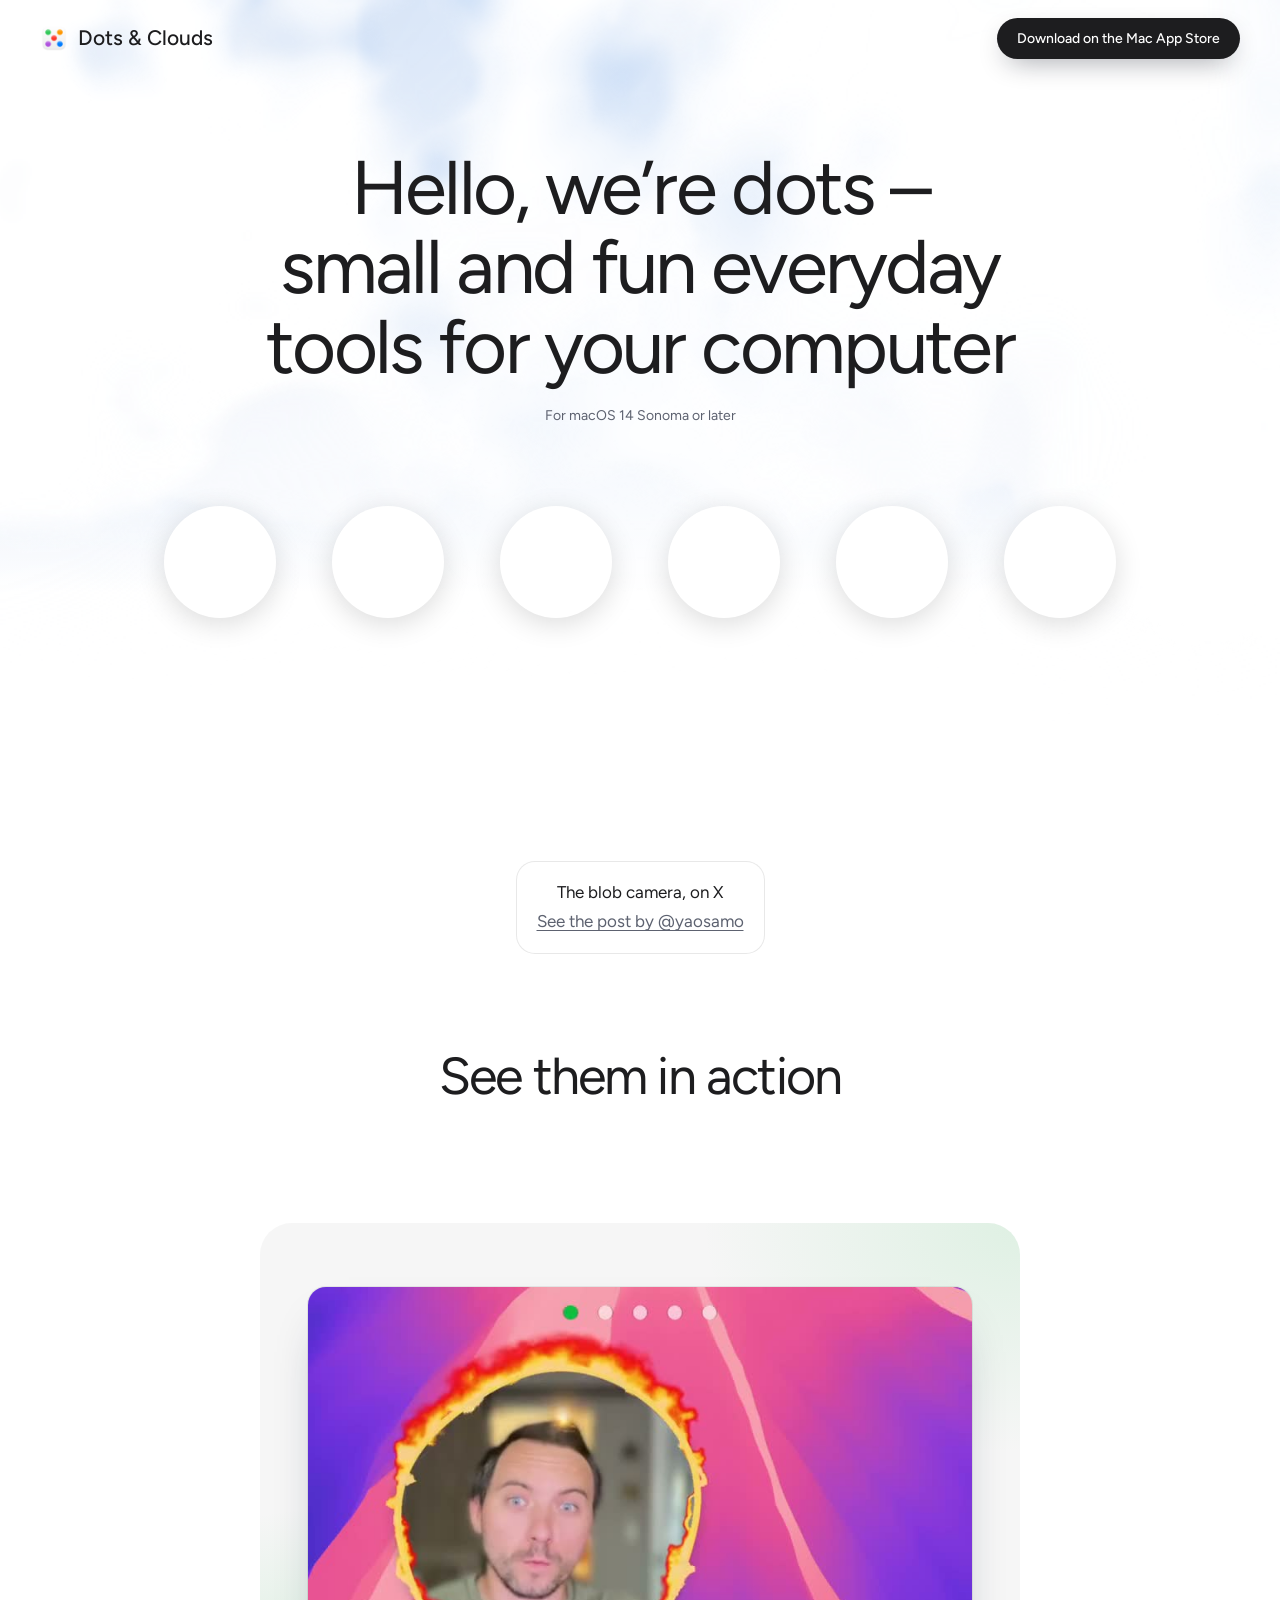
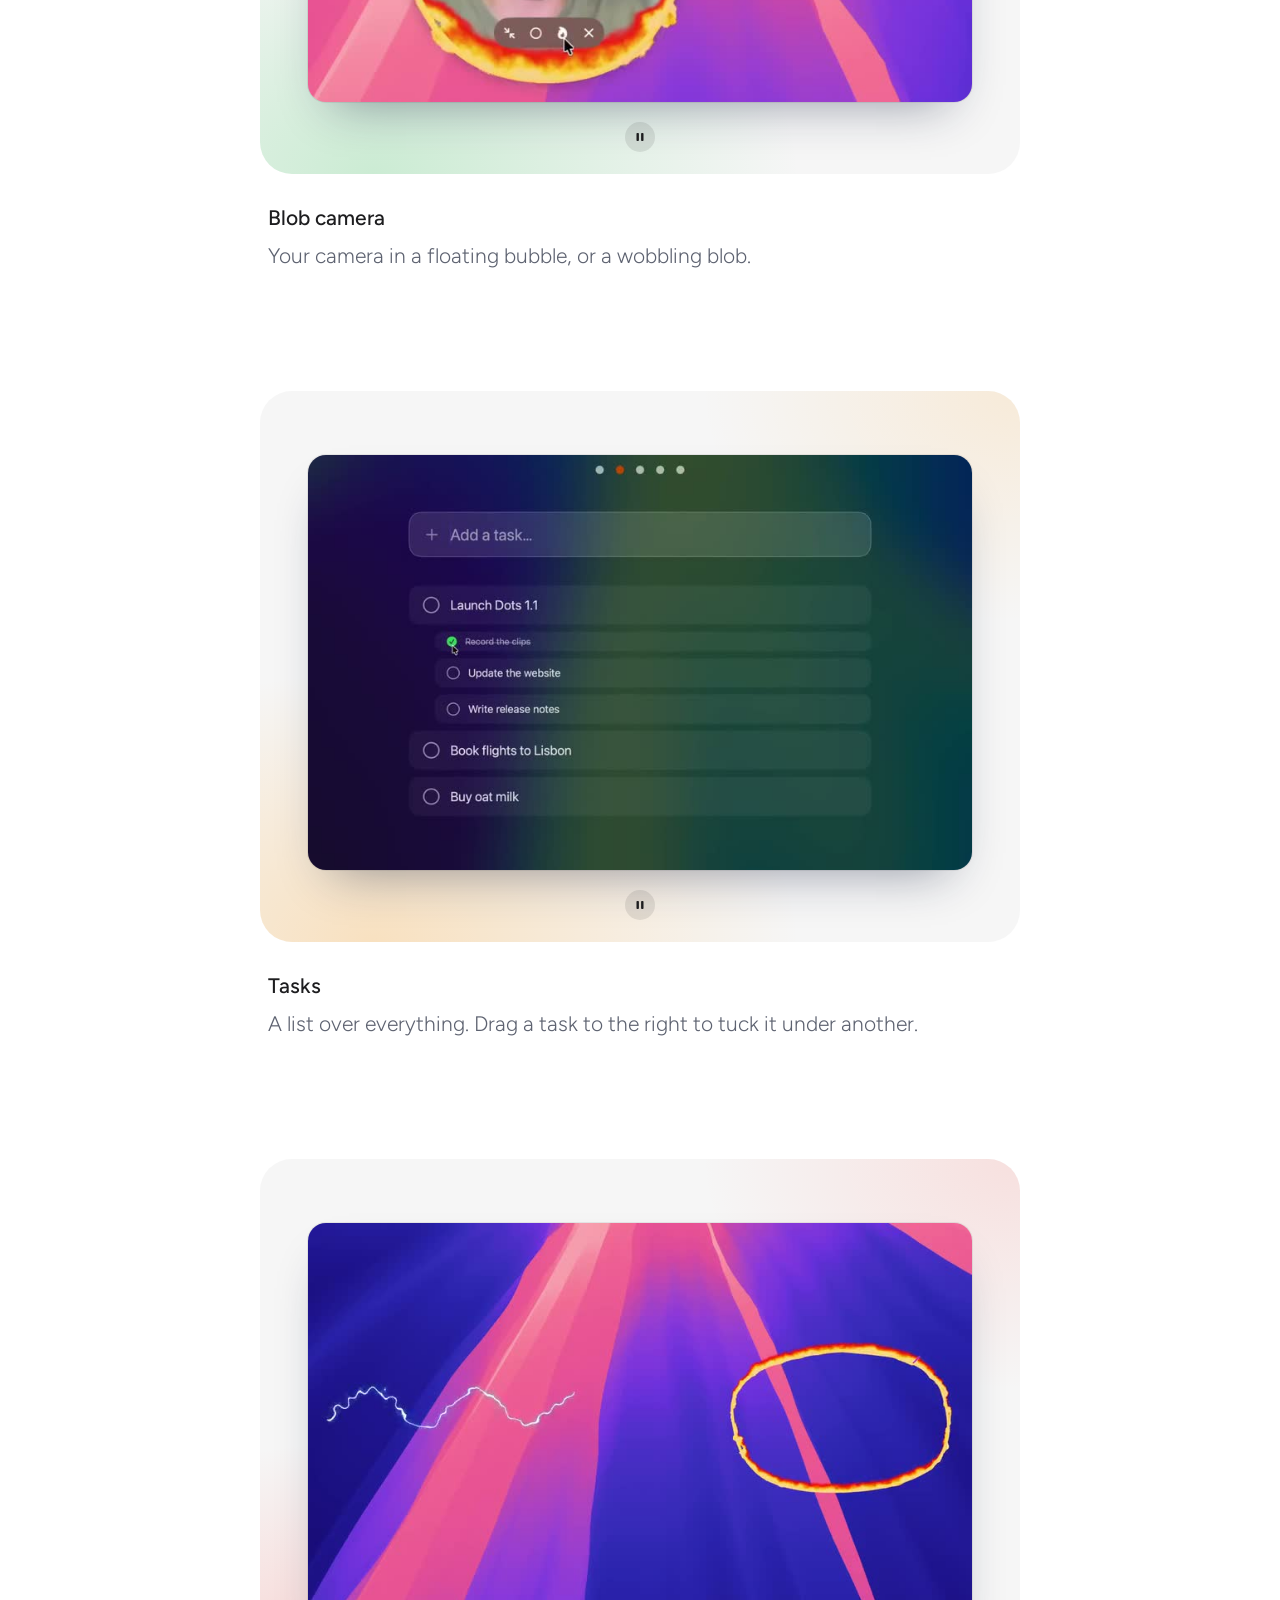
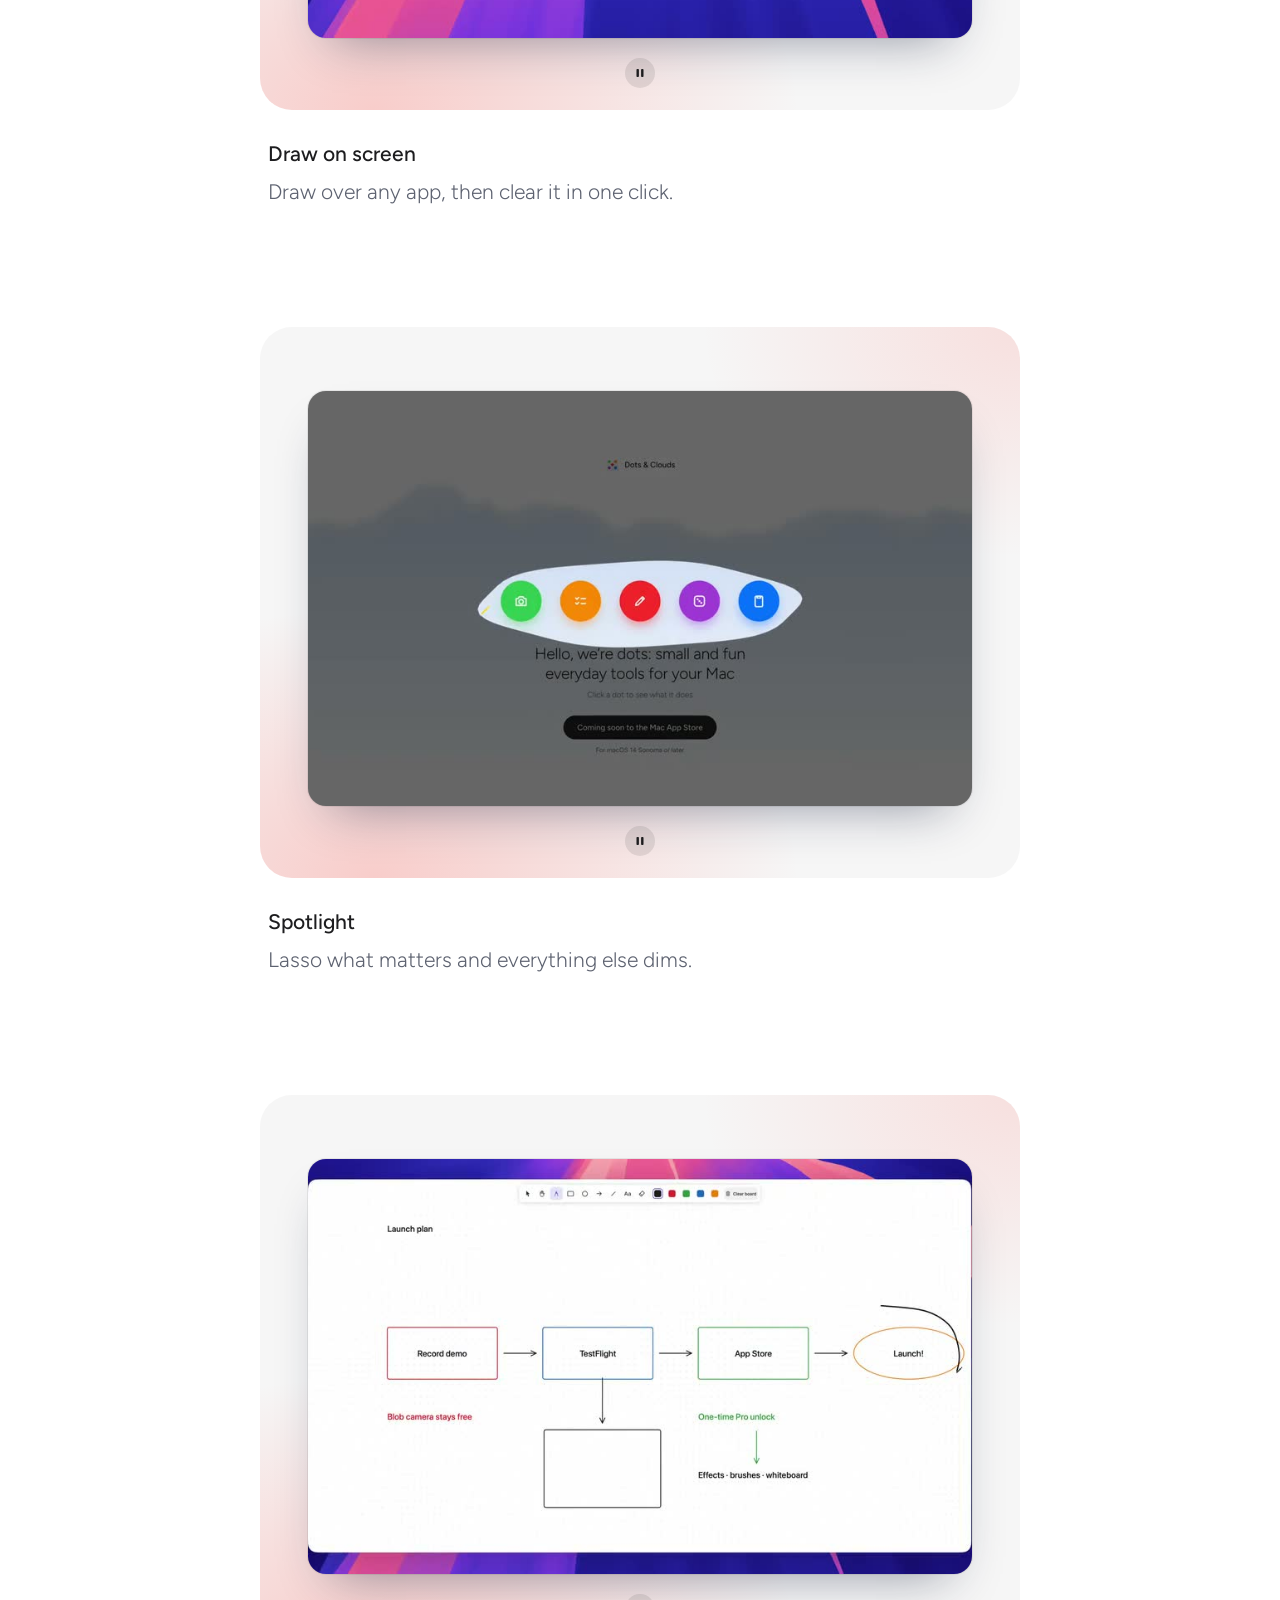
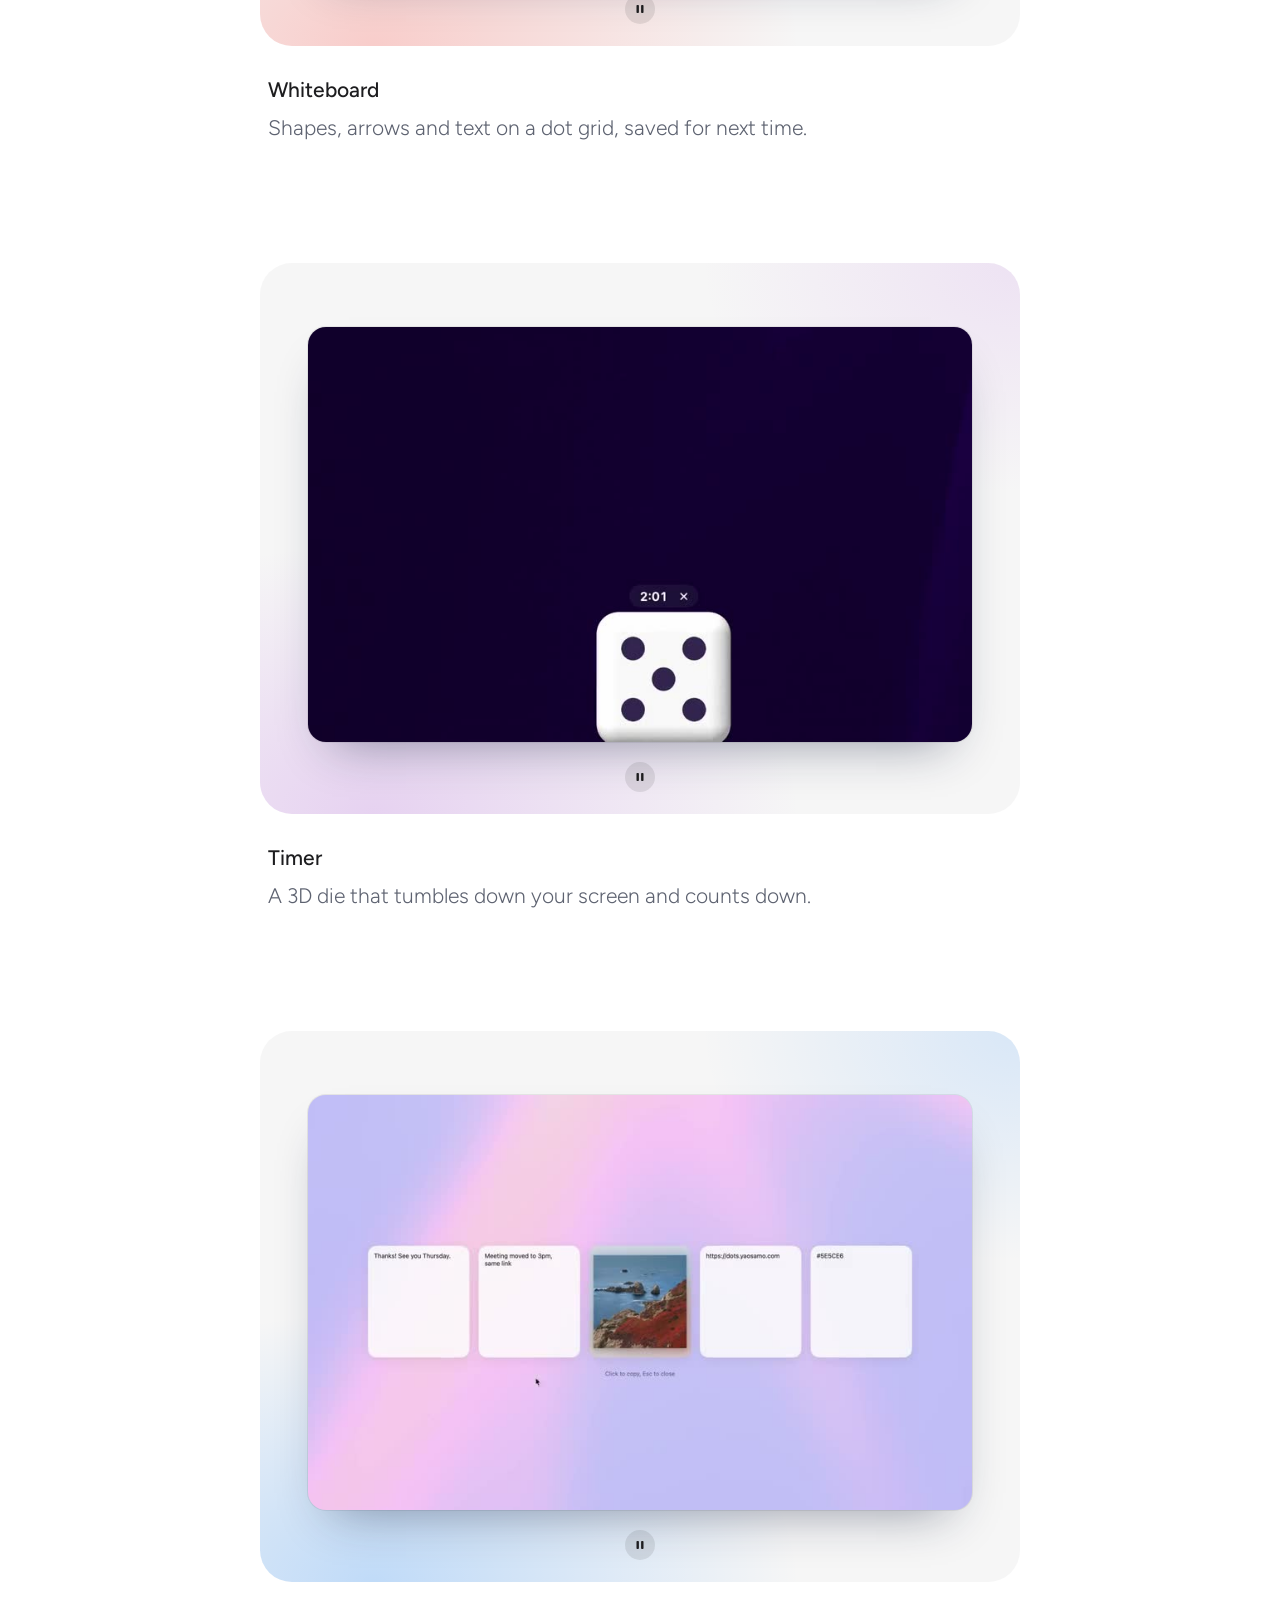
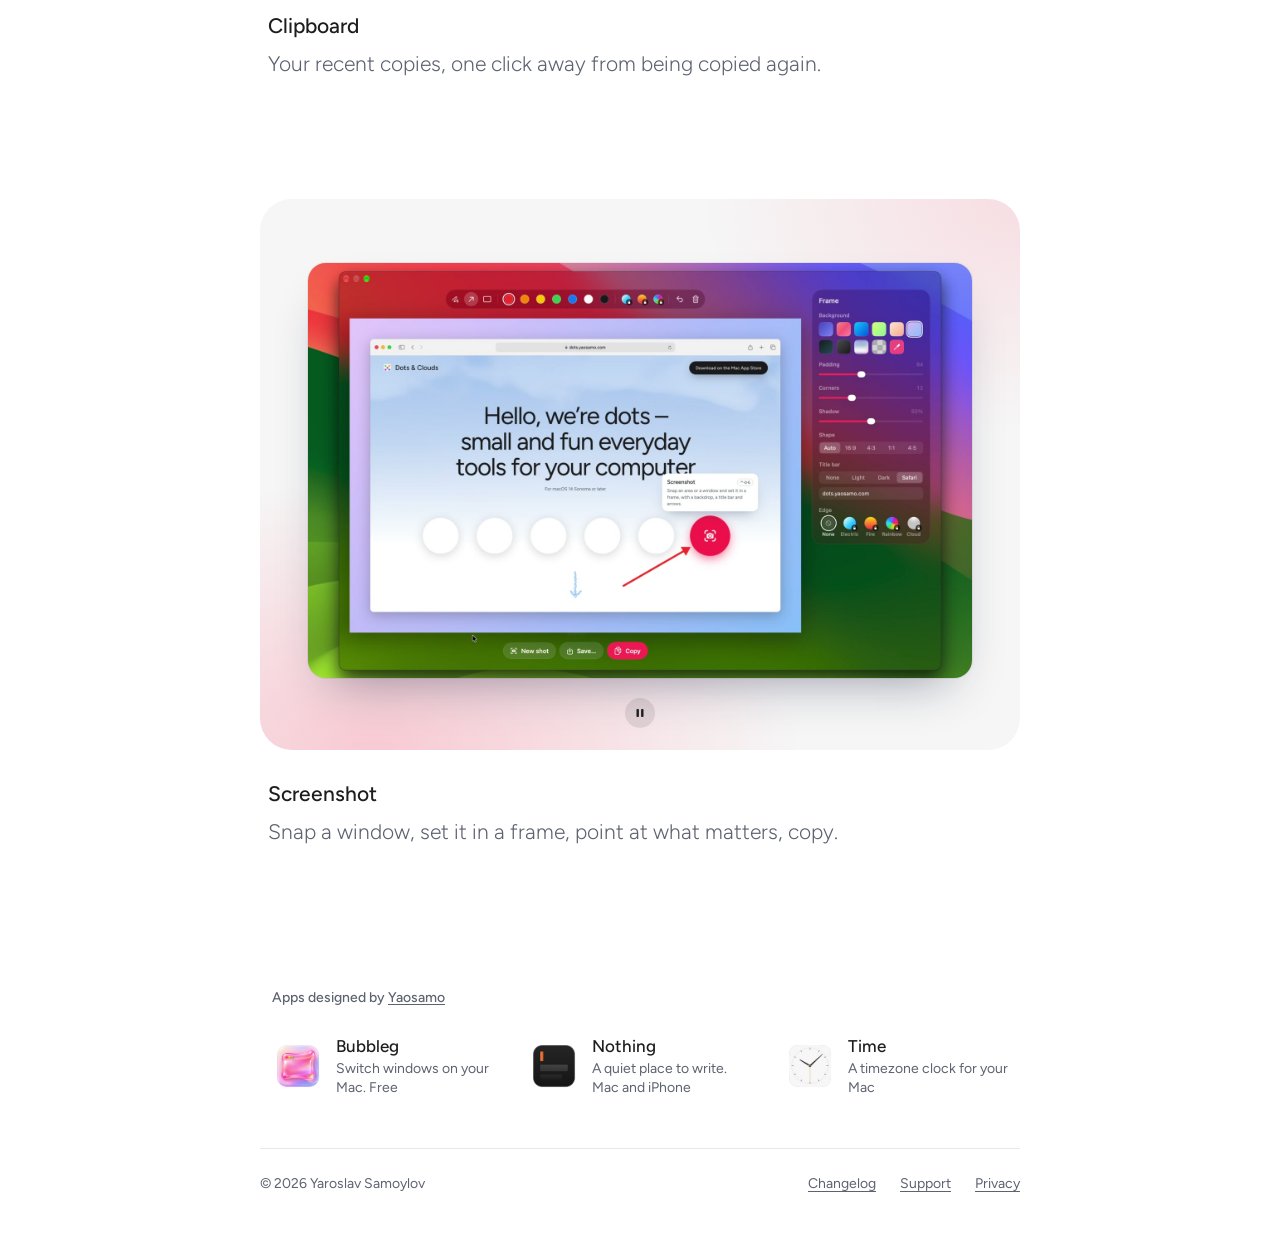
==== commit fd9c6e5d: "Site: easy to find and to share: titles and descriptions that say it's for the Mac, canonical links," ====
--- a/site/index.html
+++ b/site/index.html
@@ -3,13 +3,82 @@
 <head>
   <meta charset="utf-8">
   <meta name="viewport" content="width=device-width, initial-scale=1">
-  <title>Dots &amp; Clouds</title>
-  <meta name="description" content="Six small, playful tools for your Mac: a blob camera, tasks, a pen for your screen, a dice timer, clipboard history and framed screenshots.">
-  <meta property="og:title" content="Dots &amp; Clouds">
-  <meta property="og:description" content="Small and fun everyday tools for your Mac.">
-  <meta property="og:image" content="https://dots.yaosamo.com/icon.png">
-  <link rel="icon" href="favicon.png">
-  <link rel="apple-touch-icon" href="apple-touch-icon.png">
+  <title>Dots &amp; Clouds – Six small, playful tools for your Mac</title>
+  <meta name="description" content="Dots &amp; Clouds: six small, playful tools for your Mac. A blob camera, tasks, a pen for your screen, a dice timer, clipboard history and framed screenshots. Free.">
+  <link rel="canonical" href="https://dots.yaosamo.com/">
+  <meta name="theme-color" content="#9fc2f0" media="(prefers-color-scheme: light)">
+  <meta name="theme-color" content="#050913" media="(prefers-color-scheme: dark)">
+  <link rel="icon" href="/favicon.png" type="image/png">
+  <link rel="apple-touch-icon" href="/apple-touch-icon.png">
+  <meta property="og:type" content="website">
+  <meta property="og:site_name" content="Dots &amp; Clouds">
+  <meta property="og:url" content="https://dots.yaosamo.com/">
+  <meta property="og:title" content="Dots &amp; Clouds – Six small, playful tools for your Mac">
+  <meta property="og:description" content="Dots &amp; Clouds: six small, playful tools for your Mac. A blob camera, tasks, a pen for your screen, a dice timer, clipboard history and framed screenshots. Free.">
+  <meta property="og:image" content="https://dots.yaosamo.com/og.png">
+  <meta property="og:image:width" content="1200">
+  <meta property="og:image:height" content="630">
+  <meta property="og:image:alt" content="Dots &amp; Clouds: six small, playful tools for your Mac, six coloured dots on a blue sky">
+  <meta name="twitter:card" content="summary_large_image">
+  <meta name="twitter:site" content="@yaosamo">
+  <meta name="twitter:creator" content="@yaosamo">
+  <meta name="twitter:title" content="Dots &amp; Clouds – Six small, playful tools for your Mac">
+  <meta name="twitter:description" content="Dots &amp; Clouds: six small, playful tools for your Mac. A blob camera, tasks, a pen for your screen, a dice timer, clipboard history and framed screenshots. Free.">
+  <meta name="twitter:image" content="https://dots.yaosamo.com/og.png">
+  <meta name="twitter:image:alt" content="Dots &amp; Clouds: six small, playful tools for your Mac, six coloured dots on a blue sky">
+  <script type="application/ld+json">
+  {
+    "@context": "https://schema.org",
+    "@type": "SoftwareApplication",
+    "name": "Dots & Clouds",
+    "description": "Six small, playful tools for your Mac: a blob camera, tasks, a pen for your screen, a dice timer, clipboard history and framed screenshots.",
+    "url": "https://dots.yaosamo.com/",
+    "image": "https://dots.yaosamo.com/og.png",
+    "applicationCategory": "ProductivityApplication",
+    "applicationSubCategory": "Utilities",
+    "operatingSystem": "macOS 14.0 or later",
+    "softwareVersion": "1.1",
+    "datePublished": "2026-10-01",
+    "featureList": [
+      "Blob camera",
+      "Tasks with subtasks",
+      "Draw on screen, spotlight and whiteboard",
+      "Dice timer",
+      "Clipboard history",
+      "Framed screenshots"
+    ],
+    "screenshot": [
+      "https://dots.yaosamo.com/clips/camera.jpg",
+      "https://dots.yaosamo.com/clips/subtasks.jpg",
+      "https://dots.yaosamo.com/clips/pen.jpg",
+      "https://dots.yaosamo.com/clips/timer.jpg",
+      "https://dots.yaosamo.com/clips/clipboard.jpg",
+      "https://dots.yaosamo.com/clips/screenshot.jpg"
+    ],
+    "downloadUrl": "https://apps.apple.com/us/app/dots-clouds/id6817058883",
+    "installUrl": "https://apps.apple.com/us/app/dots-clouds/id6817058883",
+    "offers": {
+      "@type": "Offer",
+      "price": "0",
+      "priceCurrency": "USD",
+      "availability": "https://schema.org/InStock",
+      "url": "https://apps.apple.com/us/app/dots-clouds/id6817058883"
+    },
+    "author": {
+      "@type": "Person",
+      "name": "Yaroslav Samoylov",
+      "alternateName": "Yaosamo",
+      "url": "https://yaosamo.com",
+      "sameAs": [
+        "https://x.com/yaosamo",
+        "https://github.com/yaosamo"
+      ]
+    },
+    "sameAs": [
+      "https://apps.apple.com/us/app/dots-clouds/id6817058883"
+    ]
+  }
+  </script>
   <link rel="preconnect" href="https://fonts.googleapis.com">
   <link rel="preconnect" href="https://fonts.gstatic.com" crossorigin>
   <link href="https://fonts.googleapis.com/css2?family=Figtree:wght@300;400;500&display=swap" rel="stylesheet">
